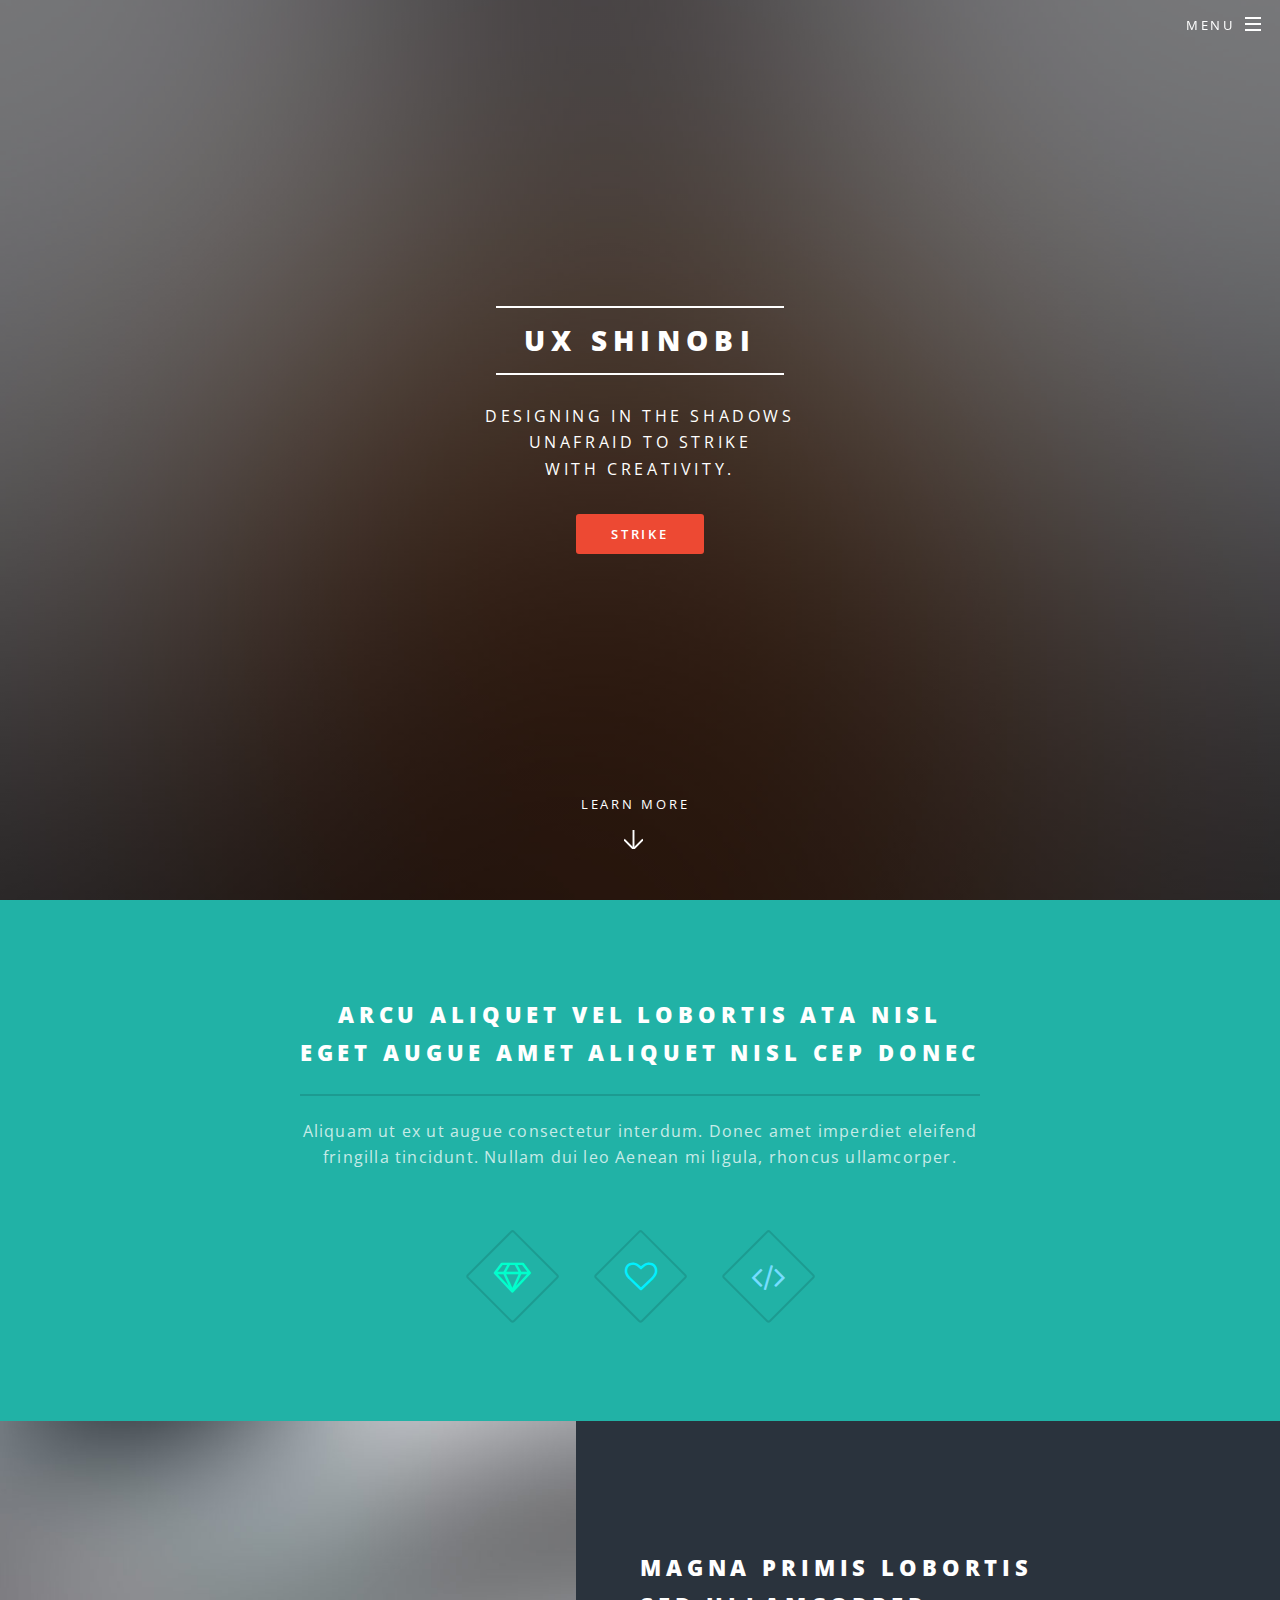
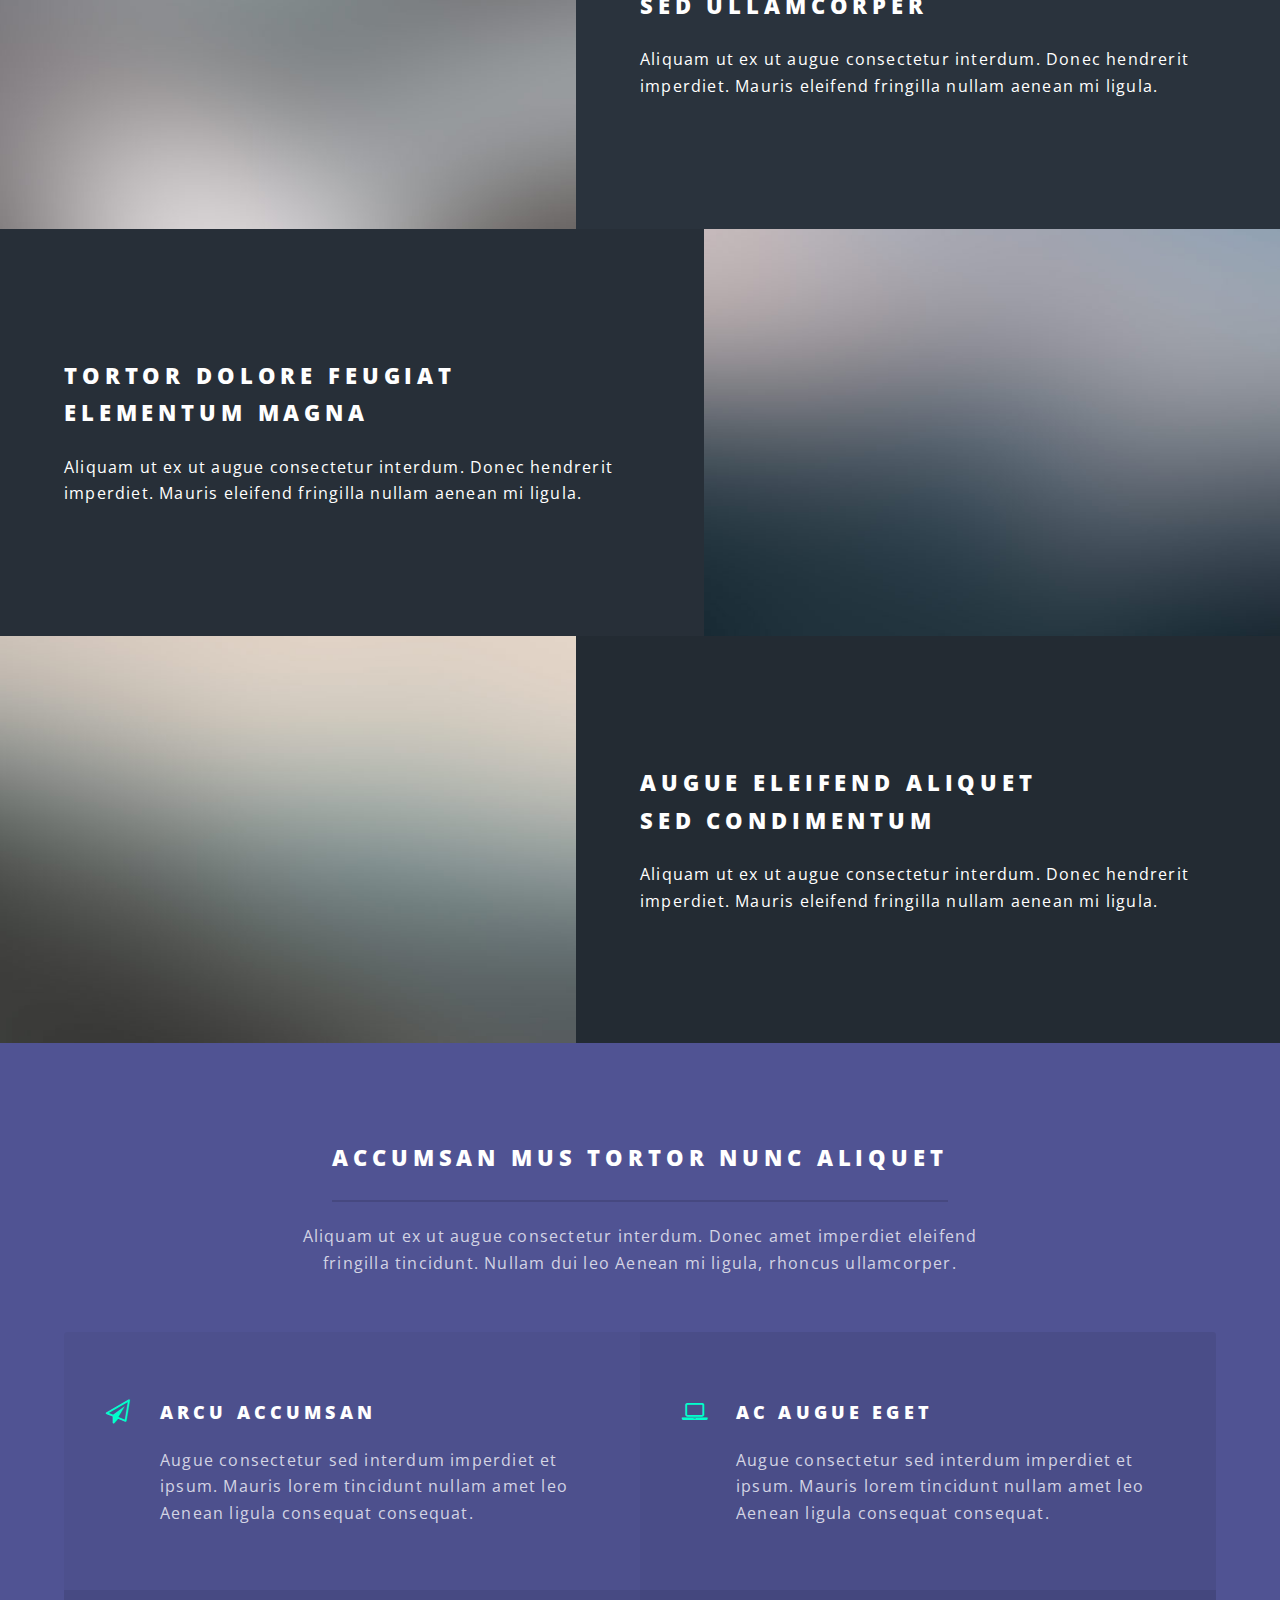
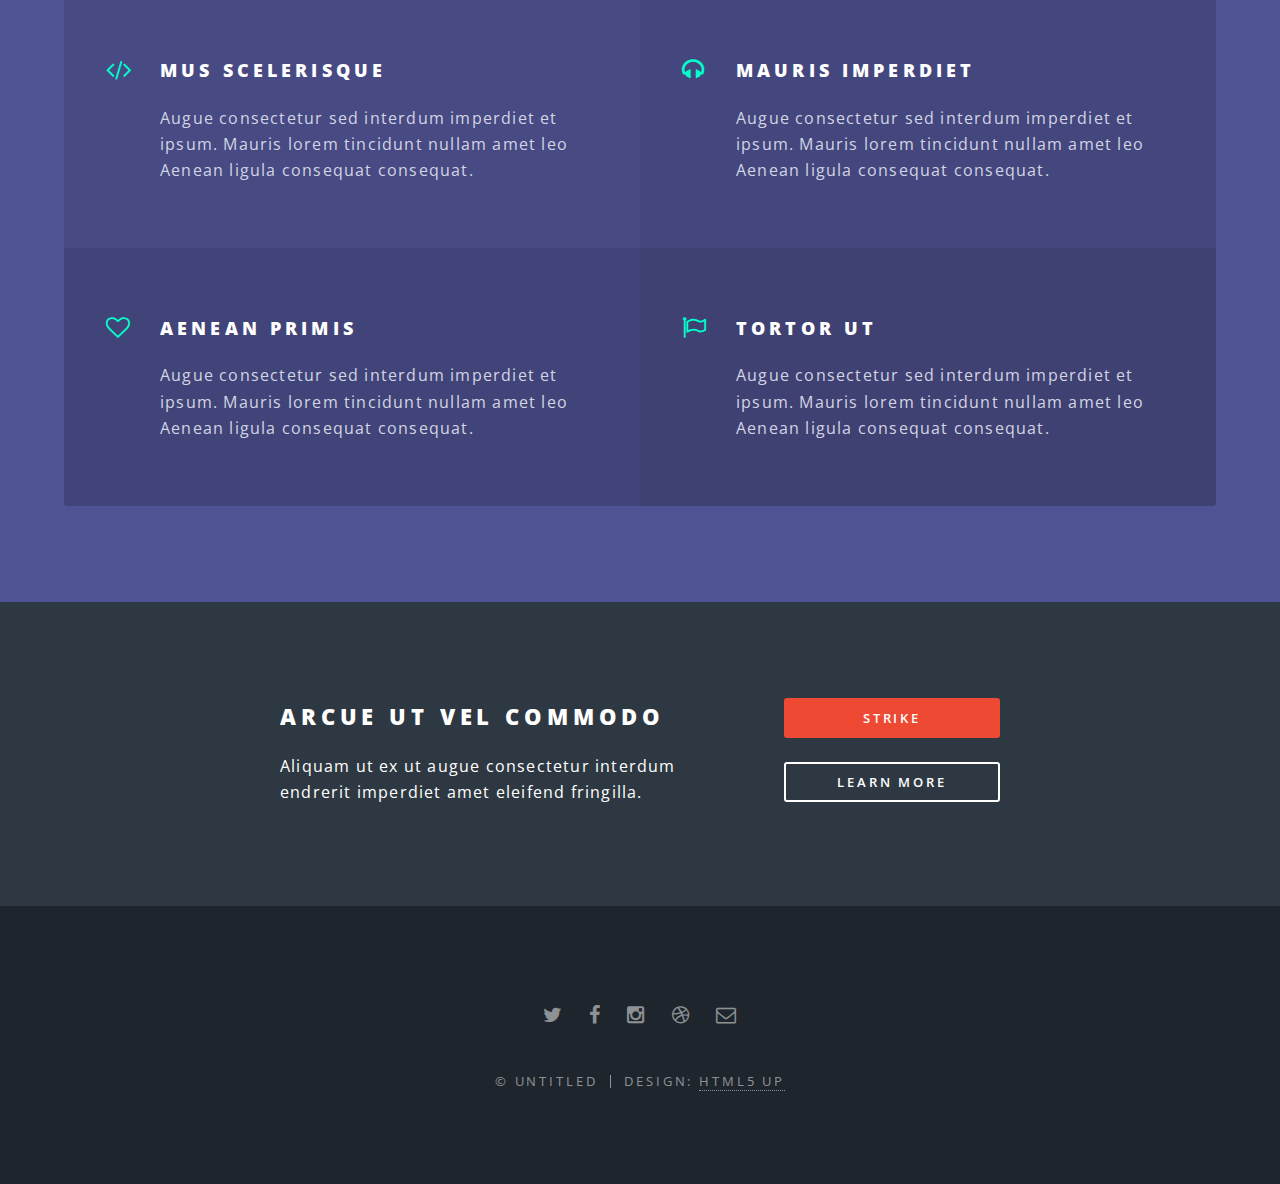
==== index.html @ 6bf7ff8a "yes" ====
<!DOCTYPE HTML>
<!--
	Spectral by HTML5 UP
	html5up.net | @n33co
	Free for personal and commercial use under the CCA 3.0 license (html5up.net/license)
-->
<html>
	<head>
		<title>Spectral by HTML5 UP</title>
		<meta charset="utf-8" />
		<meta name="viewport" content="width=device-width, initial-scale=1" />
		<!--[if lte IE 8]><script src="assets/js/ie/html5shiv.js"></script><![endif]-->
		<link rel="stylesheet" href="assets/css/main.css" />
		<!--[if lte IE 8]><link rel="stylesheet" href="assets/css/ie8.css" /><![endif]-->
		<!--[if lte IE 9]><link rel="stylesheet" href="assets/css/ie9.css" /><![endif]-->
	</head>
	<body class="landing">

		<!-- Page Wrapper -->
			<div id="page-wrapper">

				<!-- Header -->
					<header id="header" class="alt">
						<h1><a href="index.html">Spectral</a></h1>
						<nav id="nav">
							<ul>
								<li class="special">
									<a href="#menu" class="menuToggle"><span>Menu</span></a>
									<div id="menu">
										<ul>
											<li><a href="index.html">Home</a></li>
											<li><a href="generic.html">Generic</a></li>
											<li><a href="elements.html">Elements</a></li>
											<li><a href="#">Sign Up</a></li>
											<li><a href="#">Log In</a></li>
										</ul>
									</div>
								</li>
							</ul>
						</nav>
					</header>

				<!-- Banner -->
					<section id="banner">
						<div class="inner">
							<h2>UX Shinobi</h2>
							<p>Designing in the shadows<br />
							Unafraid to strike<br />
							With creativity.</p>
							<ul class="actions">
								<li><a href="#" class="button special">Strike</a></li>
							</ul>
						</div>
						<a href="#one" class="more scrolly">Learn More</a>
					</section>

				<!-- One -->
					<section id="one" class="wrapper style1 special">
						<div class="inner">
							<header class="major">
								<h2>Arcu aliquet vel lobortis ata nisl<br />
								eget augue amet aliquet nisl cep donec</h2>
								<p>Aliquam ut ex ut augue consectetur interdum. Donec amet imperdiet eleifend<br />
								fringilla tincidunt. Nullam dui leo Aenean mi ligula, rhoncus ullamcorper.</p>
							</header>
							<ul class="icons major">
								<li><span class="icon fa-diamond major style1"><span class="label">Lorem</span></span></li>
								<li><span class="icon fa-heart-o major style2"><span class="label">Ipsum</span></span></li>
								<li><span class="icon fa-code major style3"><span class="label">Dolor</span></span></li>
							</ul>
						</div>
					</section>

				<!-- Two -->
					<section id="two" class="wrapper alt style2">
						<section class="spotlight">
							<div class="image"><img src="images/pic01.jpg" alt="" /></div><div class="content">
								<h2>Magna primis lobortis<br />
								sed ullamcorper</h2>
								<p>Aliquam ut ex ut augue consectetur interdum. Donec hendrerit imperdiet. Mauris eleifend fringilla nullam aenean mi ligula.</p>
							</div>
						</section>
						<section class="spotlight">
							<div class="image"><img src="images/pic02.jpg" alt="" /></div><div class="content">
								<h2>Tortor dolore feugiat<br />
								elementum magna</h2>
								<p>Aliquam ut ex ut augue consectetur interdum. Donec hendrerit imperdiet. Mauris eleifend fringilla nullam aenean mi ligula.</p>
							</div>
						</section>
						<section class="spotlight">
							<div class="image"><img src="images/pic03.jpg" alt="" /></div><div class="content">
								<h2>Augue eleifend aliquet<br />
								sed condimentum</h2>
								<p>Aliquam ut ex ut augue consectetur interdum. Donec hendrerit imperdiet. Mauris eleifend fringilla nullam aenean mi ligula.</p>
							</div>
						</section>
					</section>

				<!-- Three -->
					<section id="three" class="wrapper style3 special">
						<div class="inner">
							<header class="major">
								<h2>Accumsan mus tortor nunc aliquet</h2>
								<p>Aliquam ut ex ut augue consectetur interdum. Donec amet imperdiet eleifend<br />
								fringilla tincidunt. Nullam dui leo Aenean mi ligula, rhoncus ullamcorper.</p>
							</header>
							<ul class="features">
								<li class="icon fa-paper-plane-o">
									<h3>Arcu accumsan</h3>
									<p>Augue consectetur sed interdum imperdiet et ipsum. Mauris lorem tincidunt nullam amet leo Aenean ligula consequat consequat.</p>
								</li>
								<li class="icon fa-laptop">
									<h3>Ac Augue Eget</h3>
									<p>Augue consectetur sed interdum imperdiet et ipsum. Mauris lorem tincidunt nullam amet leo Aenean ligula consequat consequat.</p>
								</li>
								<li class="icon fa-code">
									<h3>Mus Scelerisque</h3>
									<p>Augue consectetur sed interdum imperdiet et ipsum. Mauris lorem tincidunt nullam amet leo Aenean ligula consequat consequat.</p>
								</li>
								<li class="icon fa-headphones">
									<h3>Mauris Imperdiet</h3>
									<p>Augue consectetur sed interdum imperdiet et ipsum. Mauris lorem tincidunt nullam amet leo Aenean ligula consequat consequat.</p>
								</li>
								<li class="icon fa-heart-o">
									<h3>Aenean Primis</h3>
									<p>Augue consectetur sed interdum imperdiet et ipsum. Mauris lorem tincidunt nullam amet leo Aenean ligula consequat consequat.</p>
								</li>
								<li class="icon fa-flag-o">
									<h3>Tortor Ut</h3>
									<p>Augue consectetur sed interdum imperdiet et ipsum. Mauris lorem tincidunt nullam amet leo Aenean ligula consequat consequat.</p>
								</li>
							</ul>
						</div>
					</section>

				<!-- CTA -->
					<section id="cta" class="wrapper style4">
						<div class="inner">
							<header>
								<h2>Arcue ut vel commodo</h2>
								<p>Aliquam ut ex ut augue consectetur interdum endrerit imperdiet amet eleifend fringilla.</p>
							</header>
							<ul class="actions vertical">
								<li><a href="#" class="button fit special">Strike</a></li>
								<li><a href="#" class="button fit">Learn More</a></li>
							</ul>
						</div>
					</section>

				<!-- Footer -->
					<footer id="footer">
						<ul class="icons">
							<li><a href="#" class="icon fa-twitter"><span class="label">Twitter</span></a></li>
							<li><a href="#" class="icon fa-facebook"><span class="label">Facebook</span></a></li>
							<li><a href="#" class="icon fa-instagram"><span class="label">Instagram</span></a></li>
							<li><a href="#" class="icon fa-dribbble"><span class="label">Dribbble</span></a></li>
							<li><a href="#" class="icon fa-envelope-o"><span class="label">Email</span></a></li>
						</ul>
						<ul class="copyright">
							<li>&copy; Untitled</li><li>Design: <a href="http://html5up.net">HTML5 UP</a></li>
						</ul>
					</footer>

			</div>

		<!-- Scripts -->
			<script src="assets/js/jquery.min.js"></script>
			<script src="assets/js/jquery.scrollex.min.js"></script>
			<script src="assets/js/jquery.scrolly.min.js"></script>
			<script src="assets/js/skel.min.js"></script>
			<script src="assets/js/util.js"></script>
			<!--[if lte IE 8]><script src="assets/js/ie/respond.min.js"></script><![endif]-->
			<script src="assets/js/main.js"></script>

	</body>
</html>
---- assets/css/main.css ----
@import url(font-awesome.min.css);
@import url("http://fonts.googleapis.com/css?family=Open+Sans:400,400italic,600,600italic,800,800italic");

/*
	Spectral by HTML5 UP
	html5up.net | @n33co
	Free for personal and commercial use under the CCA 3.0 license (html5up.net/license)
*/

/* Reset */

	html, body, div, span, applet, object, iframe, h1, h2, h3, h4, h5, h6, p, blockquote, pre, a, abbr, acronym, address, big, cite, code, del, dfn, em, img, ins, kbd, q, s, samp, small, strike, strong, sub, sup, tt, var, b, u, i, center, dl, dt, dd, ol, ul, li, fieldset, form, label, legend, table, caption, tbody, tfoot, thead, tr, th, td, article, aside, canvas, details, embed, figure, figcaption, footer, header, hgroup, menu, nav, output, ruby, section, summary, time, mark, audio, video {
		margin: 0;
		padding: 0;
		border: 0;
		font-size: 100%;
		font: inherit;
		vertical-align: baseline;
	}

	article, aside, details, figcaption, figure, footer, header, hgroup, menu, nav, section {
		display: block;
	}

	body {
		line-height: 1;
	}

	ol, ul {
		list-style: none;
	}

	blockquote, q {
		quotes: none;
	}

	blockquote:before, blockquote:after, q:before, q:after {
		content: '';
		content: none;
	}

	table {
		border-collapse: collapse;
		border-spacing: 0;
	}

	body {
		-webkit-text-size-adjust: none;
	}

/* Box Model */

	*, *:before, *:after {
		-moz-box-sizing: border-box;
		-webkit-box-sizing: border-box;
		box-sizing: border-box;
	}

/* Grid */

	.row {
		border-bottom: solid 1px transparent;
		-moz-box-sizing: border-box;
		-webkit-box-sizing: border-box;
		box-sizing: border-box;
	}

	.row > * {
		float: left;
		-moz-box-sizing: border-box;
		-webkit-box-sizing: border-box;
		box-sizing: border-box;
	}

	.row:after, .row:before {
		content: '';
		display: block;
		clear: both;
		height: 0;
	}

	.row.uniform > * > :first-child {
		margin-top: 0;
	}

	.row.uniform > * > :last-child {
		margin-bottom: 0;
	}

	.row.\30 \25 > * {
		padding: 0 0 0 0em;
	}

	.row.\30 \25 {
		margin: 0 0 -1px 0em;
	}

	.row.uniform.\30 \25 > * {
		padding: 0em 0 0 0em;
	}

	.row.uniform.\30 \25 {
		margin: 0em 0 -1px 0em;
	}

	.row > * {
		padding: 0 0 0 1.5em;
	}

	.row {
		margin: 0 0 -1px -1.5em;
	}

	.row.uniform > * {
		padding: 1.5em 0 0 1.5em;
	}

	.row.uniform {
		margin: -1.5em 0 -1px -1.5em;
	}

	.row.\32 00\25 > * {
		padding: 0 0 0 3em;
	}

	.row.\32 00\25 {
		margin: 0 0 -1px -3em;
	}

	.row.uniform.\32 00\25 > * {
		padding: 3em 0 0 3em;
	}

	.row.uniform.\32 00\25 {
		margin: -3em 0 -1px -3em;
	}

	.row.\31 50\25 > * {
		padding: 0 0 0 2.25em;
	}

	.row.\31 50\25 {
		margin: 0 0 -1px -2.25em;
	}

	.row.uniform.\31 50\25 > * {
		padding: 2.25em 0 0 2.25em;
	}

	.row.uniform.\31 50\25 {
		margin: -2.25em 0 -1px -2.25em;
	}

	.row.\35 0\25 > * {
		padding: 0 0 0 0.75em;
	}

	.row.\35 0\25 {
		margin: 0 0 -1px -0.75em;
	}

	.row.uniform.\35 0\25 > * {
		padding: 0.75em 0 0 0.75em;
	}

	.row.uniform.\35 0\25 {
		margin: -0.75em 0 -1px -0.75em;
	}

	.row.\32 5\25 > * {
		padding: 0 0 0 0.375em;
	}

	.row.\32 5\25 {
		margin: 0 0 -1px -0.375em;
	}

	.row.uniform.\32 5\25 > * {
		padding: 0.375em 0 0 0.375em;
	}

	.row.uniform.\32 5\25 {
		margin: -0.375em 0 -1px -0.375em;
	}

	.\31 2u, .\31 2u\24 {
		width: 100%;
		clear: none;
		margin-left: 0;
	}

	.\31 1u, .\31 1u\24 {
		width: 91.6666666667%;
		clear: none;
		margin-left: 0;
	}

	.\31 0u, .\31 0u\24 {
		width: 83.3333333333%;
		clear: none;
		margin-left: 0;
	}

	.\39 u, .\39 u\24 {
		width: 75%;
		clear: none;
		margin-left: 0;
	}

	.\38 u, .\38 u\24 {
		width: 66.6666666667%;
		clear: none;
		margin-left: 0;
	}

	.\37 u, .\37 u\24 {
		width: 58.3333333333%;
		clear: none;
		margin-left: 0;
	}

	.\36 u, .\36 u\24 {
		width: 50%;
		clear: none;
		margin-left: 0;
	}

	.\35 u, .\35 u\24 {
		width: 41.6666666667%;
		clear: none;
		margin-left: 0;
	}

	.\34 u, .\34 u\24 {
		width: 33.3333333333%;
		clear: none;
		margin-left: 0;
	}

	.\33 u, .\33 u\24 {
		width: 25%;
		clear: none;
		margin-left: 0;
	}

	.\32 u, .\32 u\24 {
		width: 16.6666666667%;
		clear: none;
		margin-left: 0;
	}

	.\31 u, .\31 u\24 {
		width: 8.3333333333%;
		clear: none;
		margin-left: 0;
	}

	.\31 2u\24 + *,
	.\31 1u\24 + *,
	.\31 0u\24 + *,
	.\39 u\24 + *,
	.\38 u\24 + *,
	.\37 u\24 + *,
	.\36 u\24 + *,
	.\35 u\24 + *,
	.\34 u\24 + *,
	.\33 u\24 + *,
	.\32 u\24 + *,
	.\31 u\24 + * {
		clear: left;
	}

	.\-11u {
		margin-left: 91.66667%;
	}

	.\-10u {
		margin-left: 83.33333%;
	}

	.\-9u {
		margin-left: 75%;
	}

	.\-8u {
		margin-left: 66.66667%;
	}

	.\-7u {
		margin-left: 58.33333%;
	}

	.\-6u {
		margin-left: 50%;
	}

	.\-5u {
		margin-left: 41.66667%;
	}

	.\-4u {
		margin-left: 33.33333%;
	}

	.\-3u {
		margin-left: 25%;
	}

	.\-2u {
		margin-left: 16.66667%;
	}

	.\-1u {
		margin-left: 8.33333%;
	}

	@media screen and (max-width: 1680px) {

		.row > * {
			padding: 0 0 0 1.5em;
		}

		.row {
			margin: 0 0 -1px -1.5em;
		}

		.row.uniform > * {
			padding: 1.5em 0 0 1.5em;
		}

		.row.uniform {
			margin: -1.5em 0 -1px -1.5em;
		}

		.row.\32 00\25 > * {
			padding: 0 0 0 3em;
		}

		.row.\32 00\25 {
			margin: 0 0 -1px -3em;
		}

		.row.uniform.\32 00\25 > * {
			padding: 3em 0 0 3em;
		}

		.row.uniform.\32 00\25 {
			margin: -3em 0 -1px -3em;
		}

		.row.\31 50\25 > * {
			padding: 0 0 0 2.25em;
		}

		.row.\31 50\25 {
			margin: 0 0 -1px -2.25em;
		}

		.row.uniform.\31 50\25 > * {
			padding: 2.25em 0 0 2.25em;
		}

		.row.uniform.\31 50\25 {
			margin: -2.25em 0 -1px -2.25em;
		}

		.row.\35 0\25 > * {
			padding: 0 0 0 0.75em;
		}

		.row.\35 0\25 {
			margin: 0 0 -1px -0.75em;
		}

		.row.uniform.\35 0\25 > * {
			padding: 0.75em 0 0 0.75em;
		}

		.row.uniform.\35 0\25 {
			margin: -0.75em 0 -1px -0.75em;
		}

		.row.\32 5\25 > * {
			padding: 0 0 0 0.375em;
		}

		.row.\32 5\25 {
			margin: 0 0 -1px -0.375em;
		}

		.row.uniform.\32 5\25 > * {
			padding: 0.375em 0 0 0.375em;
		}

		.row.uniform.\32 5\25 {
			margin: -0.375em 0 -1px -0.375em;
		}

		.\31 2u\28xlarge\29, .\31 2u\24\28xlarge\29 {
			width: 100%;
			clear: none;
			margin-left: 0;
		}

		.\31 1u\28xlarge\29, .\31 1u\24\28xlarge\29 {
			width: 91.6666666667%;
			clear: none;
			margin-left: 0;
		}

		.\31 0u\28xlarge\29, .\31 0u\24\28xlarge\29 {
			width: 83.3333333333%;
			clear: none;
			margin-left: 0;
		}

		.\39 u\28xlarge\29, .\39 u\24\28xlarge\29 {
			width: 75%;
			clear: none;
			margin-left: 0;
		}

		.\38 u\28xlarge\29, .\38 u\24\28xlarge\29 {
			width: 66.6666666667%;
			clear: none;
			margin-left: 0;
		}

		.\37 u\28xlarge\29, .\37 u\24\28xlarge\29 {
			width: 58.3333333333%;
			clear: none;
			margin-left: 0;
		}

		.\36 u\28xlarge\29, .\36 u\24\28xlarge\29 {
			width: 50%;
			clear: none;
			margin-left: 0;
		}

		.\35 u\28xlarge\29, .\35 u\24\28xlarge\29 {
			width: 41.6666666667%;
			clear: none;
			margin-left: 0;
		}

		.\34 u\28xlarge\29, .\34 u\24\28xlarge\29 {
			width: 33.3333333333%;
			clear: none;
			margin-left: 0;
		}

		.\33 u\28xlarge\29, .\33 u\24\28xlarge\29 {
			width: 25%;
			clear: none;
			margin-left: 0;
		}

		.\32 u\28xlarge\29, .\32 u\24\28xlarge\29 {
			width: 16.6666666667%;
			clear: none;
			margin-left: 0;
		}

		.\31 u\28xlarge\29, .\31 u\24\28xlarge\29 {
			width: 8.3333333333%;
			clear: none;
			margin-left: 0;
		}

		.\31 2u\24\28xlarge\29 + *,
		.\31 1u\24\28xlarge\29 + *,
		.\31 0u\24\28xlarge\29 + *,
		.\39 u\24\28xlarge\29 + *,
		.\38 u\24\28xlarge\29 + *,
		.\37 u\24\28xlarge\29 + *,
		.\36 u\24\28xlarge\29 + *,
		.\35 u\24\28xlarge\29 + *,
		.\34 u\24\28xlarge\29 + *,
		.\33 u\24\28xlarge\29 + *,
		.\32 u\24\28xlarge\29 + *,
		.\31 u\24\28xlarge\29 + * {
			clear: left;
		}

		.\-11u\28xlarge\29 {
			margin-left: 91.66667%;
		}

		.\-10u\28xlarge\29 {
			margin-left: 83.33333%;
		}

		.\-9u\28xlarge\29 {
			margin-left: 75%;
		}

		.\-8u\28xlarge\29 {
			margin-left: 66.66667%;
		}

		.\-7u\28xlarge\29 {
			margin-left: 58.33333%;
		}

		.\-6u\28xlarge\29 {
			margin-left: 50%;
		}

		.\-5u\28xlarge\29 {
			margin-left: 41.66667%;
		}

		.\-4u\28xlarge\29 {
			margin-left: 33.33333%;
		}

		.\-3u\28xlarge\29 {
			margin-left: 25%;
		}

		.\-2u\28xlarge\29 {
			margin-left: 16.66667%;
		}

		.\-1u\28xlarge\29 {
			margin-left: 8.33333%;
		}

	}

	@media screen and (max-width: 1280px) {

		.row > * {
			padding: 0 0 0 1.5em;
		}

		.row {
			margin: 0 0 -1px -1.5em;
		}

		.row.uniform > * {
			padding: 1.5em 0 0 1.5em;
		}

		.row.uniform {
			margin: -1.5em 0 -1px -1.5em;
		}

		.row.\32 00\25 > * {
			padding: 0 0 0 3em;
		}

		.row.\32 00\25 {
			margin: 0 0 -1px -3em;
		}

		.row.uniform.\32 00\25 > * {
			padding: 3em 0 0 3em;
		}

		.row.uniform.\32 00\25 {
			margin: -3em 0 -1px -3em;
		}

		.row.\31 50\25 > * {
			padding: 0 0 0 2.25em;
		}

		.row.\31 50\25 {
			margin: 0 0 -1px -2.25em;
		}

		.row.uniform.\31 50\25 > * {
			padding: 2.25em 0 0 2.25em;
		}

		.row.uniform.\31 50\25 {
			margin: -2.25em 0 -1px -2.25em;
		}

		.row.\35 0\25 > * {
			padding: 0 0 0 0.75em;
		}

		.row.\35 0\25 {
			margin: 0 0 -1px -0.75em;
		}

		.row.uniform.\35 0\25 > * {
			padding: 0.75em 0 0 0.75em;
		}

		.row.uniform.\35 0\25 {
			margin: -0.75em 0 -1px -0.75em;
		}

		.row.\32 5\25 > * {
			padding: 0 0 0 0.375em;
		}

		.row.\32 5\25 {
			margin: 0 0 -1px -0.375em;
		}

		.row.uniform.\32 5\25 > * {
			padding: 0.375em 0 0 0.375em;
		}

		.row.uniform.\32 5\25 {
			margin: -0.375em 0 -1px -0.375em;
		}

		.\31 2u\28large\29, .\31 2u\24\28large\29 {
			width: 100%;
			clear: none;
			margin-left: 0;
		}

		.\31 1u\28large\29, .\31 1u\24\28large\29 {
			width: 91.6666666667%;
			clear: none;
			margin-left: 0;
		}

		.\31 0u\28large\29, .\31 0u\24\28large\29 {
			width: 83.3333333333%;
			clear: none;
			margin-left: 0;
		}

		.\39 u\28large\29, .\39 u\24\28large\29 {
			width: 75%;
			clear: none;
			margin-left: 0;
		}

		.\38 u\28large\29, .\38 u\24\28large\29 {
			width: 66.6666666667%;
			clear: none;
			margin-left: 0;
		}

		.\37 u\28large\29, .\37 u\24\28large\29 {
			width: 58.3333333333%;
			clear: none;
			margin-left: 0;
		}

		.\36 u\28large\29, .\36 u\24\28large\29 {
			width: 50%;
			clear: none;
			margin-left: 0;
		}

		.\35 u\28large\29, .\35 u\24\28large\29 {
			width: 41.6666666667%;
			clear: none;
			margin-left: 0;
		}

		.\34 u\28large\29, .\34 u\24\28large\29 {
			width: 33.3333333333%;
			clear: none;
			margin-left: 0;
		}

		.\33 u\28large\29, .\33 u\24\28large\29 {
			width: 25%;
			clear: none;
			margin-left: 0;
		}

		.\32 u\28large\29, .\32 u\24\28large\29 {
			width: 16.6666666667%;
			clear: none;
			margin-left: 0;
		}

		.\31 u\28large\29, .\31 u\24\28large\29 {
			width: 8.3333333333%;
			clear: none;
			margin-left: 0;
		}

		.\31 2u\24\28large\29 + *,
		.\31 1u\24\28large\29 + *,
		.\31 0u\24\28large\29 + *,
		.\39 u\24\28large\29 + *,
		.\38 u\24\28large\29 + *,
		.\37 u\24\28large\29 + *,
		.\36 u\24\28large\29 + *,
		.\35 u\24\28large\29 + *,
		.\34 u\24\28large\29 + *,
		.\33 u\24\28large\29 + *,
		.\32 u\24\28large\29 + *,
		.\31 u\24\28large\29 + * {
			clear: left;
		}

		.\-11u\28large\29 {
			margin-left: 91.66667%;
		}

		.\-10u\28large\29 {
			margin-left: 83.33333%;
		}

		.\-9u\28large\29 {
			margin-left: 75%;
		}

		.\-8u\28large\29 {
			margin-left: 66.66667%;
		}

		.\-7u\28large\29 {
			margin-left: 58.33333%;
		}

		.\-6u\28large\29 {
			margin-left: 50%;
		}

		.\-5u\28large\29 {
			margin-left: 41.66667%;
		}

		.\-4u\28large\29 {
			margin-left: 33.33333%;
		}

		.\-3u\28large\29 {
			margin-left: 25%;
		}

		.\-2u\28large\29 {
			margin-left: 16.66667%;
		}

		.\-1u\28large\29 {
			margin-left: 8.33333%;
		}

	}

	@media screen and (max-width: 980px) {

		.row > * {
			padding: 0 0 0 1.5em;
		}

		.row {
			margin: 0 0 -1px -1.5em;
		}

		.row.uniform > * {
			padding: 1.5em 0 0 1.5em;
		}

		.row.uniform {
			margin: -1.5em 0 -1px -1.5em;
		}

		.row.\32 00\25 > * {
			padding: 0 0 0 3em;
		}

		.row.\32 00\25 {
			margin: 0 0 -1px -3em;
		}

		.row.uniform.\32 00\25 > * {
			padding: 3em 0 0 3em;
		}

		.row.uniform.\32 00\25 {
			margin: -3em 0 -1px -3em;
		}

		.row.\31 50\25 > * {
			padding: 0 0 0 2.25em;
		}

		.row.\31 50\25 {
			margin: 0 0 -1px -2.25em;
		}

		.row.uniform.\31 50\25 > * {
			padding: 2.25em 0 0 2.25em;
		}

		.row.uniform.\31 50\25 {
			margin: -2.25em 0 -1px -2.25em;
		}

		.row.\35 0\25 > * {
			padding: 0 0 0 0.75em;
		}

		.row.\35 0\25 {
			margin: 0 0 -1px -0.75em;
		}

		.row.uniform.\35 0\25 > * {
			padding: 0.75em 0 0 0.75em;
		}

		.row.uniform.\35 0\25 {
			margin: -0.75em 0 -1px -0.75em;
		}

		.row.\32 5\25 > * {
			padding: 0 0 0 0.375em;
		}

		.row.\32 5\25 {
			margin: 0 0 -1px -0.375em;
		}

		.row.uniform.\32 5\25 > * {
			padding: 0.375em 0 0 0.375em;
		}

		.row.uniform.\32 5\25 {
			margin: -0.375em 0 -1px -0.375em;
		}

		.\31 2u\28medium\29, .\31 2u\24\28medium\29 {
			width: 100%;
			clear: none;
			margin-left: 0;
		}

		.\31 1u\28medium\29, .\31 1u\24\28medium\29 {
			width: 91.6666666667%;
			clear: none;
			margin-left: 0;
		}

		.\31 0u\28medium\29, .\31 0u\24\28medium\29 {
			width: 83.3333333333%;
			clear: none;
			margin-left: 0;
		}

		.\39 u\28medium\29, .\39 u\24\28medium\29 {
			width: 75%;
			clear: none;
			margin-left: 0;
		}

		.\38 u\28medium\29, .\38 u\24\28medium\29 {
			width: 66.6666666667%;
			clear: none;
			margin-left: 0;
		}

		.\37 u\28medium\29, .\37 u\24\28medium\29 {
			width: 58.3333333333%;
			clear: none;
			margin-left: 0;
		}

		.\36 u\28medium\29, .\36 u\24\28medium\29 {
			width: 50%;
			clear: none;
			margin-left: 0;
		}

		.\35 u\28medium\29, .\35 u\24\28medium\29 {
			width: 41.6666666667%;
			clear: none;
			margin-left: 0;
		}

		.\34 u\28medium\29, .\34 u\24\28medium\29 {
			width: 33.3333333333%;
			clear: none;
			margin-left: 0;
		}

		.\33 u\28medium\29, .\33 u\24\28medium\29 {
			width: 25%;
			clear: none;
			margin-left: 0;
		}

		.\32 u\28medium\29, .\32 u\24\28medium\29 {
			width: 16.6666666667%;
			clear: none;
			margin-left: 0;
		}

		.\31 u\28medium\29, .\31 u\24\28medium\29 {
			width: 8.3333333333%;
			clear: none;
			margin-left: 0;
		}

		.\31 2u\24\28medium\29 + *,
		.\31 1u\24\28medium\29 + *,
		.\31 0u\24\28medium\29 + *,
		.\39 u\24\28medium\29 + *,
		.\38 u\24\28medium\29 + *,
		.\37 u\24\28medium\29 + *,
		.\36 u\24\28medium\29 + *,
		.\35 u\24\28medium\29 + *,
		.\34 u\24\28medium\29 + *,
		.\33 u\24\28medium\29 + *,
		.\32 u\24\28medium\29 + *,
		.\31 u\24\28medium\29 + * {
			clear: left;
		}

		.\-11u\28medium\29 {
			margin-left: 91.66667%;
		}

		.\-10u\28medium\29 {
			margin-left: 83.33333%;
		}

		.\-9u\28medium\29 {
			margin-left: 75%;
		}

		.\-8u\28medium\29 {
			margin-left: 66.66667%;
		}

		.\-7u\28medium\29 {
			margin-left: 58.33333%;
		}

		.\-6u\28medium\29 {
			margin-left: 50%;
		}

		.\-5u\28medium\29 {
			margin-left: 41.66667%;
		}

		.\-4u\28medium\29 {
			margin-left: 33.33333%;
		}

		.\-3u\28medium\29 {
			margin-left: 25%;
		}

		.\-2u\28medium\29 {
			margin-left: 16.66667%;
		}

		.\-1u\28medium\29 {
			margin-left: 8.33333%;
		}

	}

	@media screen and (max-width: 736px) {

		.row > * {
			padding: 0 0 0 1.5em;
		}

		.row {
			margin: 0 0 -1px -1.5em;
		}

		.row.uniform > * {
			padding: 1.5em 0 0 1.5em;
		}

		.row.uniform {
			margin: -1.5em 0 -1px -1.5em;
		}

		.row.\32 00\25 > * {
			padding: 0 0 0 3em;
		}

		.row.\32 00\25 {
			margin: 0 0 -1px -3em;
		}

		.row.uniform.\32 00\25 > * {
			padding: 3em 0 0 3em;
		}

		.row.uniform.\32 00\25 {
			margin: -3em 0 -1px -3em;
		}

		.row.\31 50\25 > * {
			padding: 0 0 0 2.25em;
		}

		.row.\31 50\25 {
			margin: 0 0 -1px -2.25em;
		}

		.row.uniform.\31 50\25 > * {
			padding: 2.25em 0 0 2.25em;
		}

		.row.uniform.\31 50\25 {
			margin: -2.25em 0 -1px -2.25em;
		}

		.row.\35 0\25 > * {
			padding: 0 0 0 0.75em;
		}

		.row.\35 0\25 {
			margin: 0 0 -1px -0.75em;
		}

		.row.uniform.\35 0\25 > * {
			padding: 0.75em 0 0 0.75em;
		}

		.row.uniform.\35 0\25 {
			margin: -0.75em 0 -1px -0.75em;
		}

		.row.\32 5\25 > * {
			padding: 0 0 0 0.375em;
		}

		.row.\32 5\25 {
			margin: 0 0 -1px -0.375em;
		}

		.row.uniform.\32 5\25 > * {
			padding: 0.375em 0 0 0.375em;
		}

		.row.uniform.\32 5\25 {
			margin: -0.375em 0 -1px -0.375em;
		}

		.\31 2u\28small\29, .\31 2u\24\28small\29 {
			width: 100%;
			clear: none;
			margin-left: 0;
		}

		.\31 1u\28small\29, .\31 1u\24\28small\29 {
			width: 91.6666666667%;
			clear: none;
			margin-left: 0;
		}

		.\31 0u\28small\29, .\31 0u\24\28small\29 {
			width: 83.3333333333%;
			clear: none;
			margin-left: 0;
		}

		.\39 u\28small\29, .\39 u\24\28small\29 {
			width: 75%;
			clear: none;
			margin-left: 0;
		}

		.\38 u\28small\29, .\38 u\24\28small\29 {
			width: 66.6666666667%;
			clear: none;
			margin-left: 0;
		}

		.\37 u\28small\29, .\37 u\24\28small\29 {
			width: 58.3333333333%;
			clear: none;
			margin-left: 0;
		}

		.\36 u\28small\29, .\36 u\24\28small\29 {
			width: 50%;
			clear: none;
			margin-left: 0;
		}

		.\35 u\28small\29, .\35 u\24\28small\29 {
			width: 41.6666666667%;
			clear: none;
			margin-left: 0;
		}

		.\34 u\28small\29, .\34 u\24\28small\29 {
			width: 33.3333333333%;
			clear: none;
			margin-left: 0;
		}

		.\33 u\28small\29, .\33 u\24\28small\29 {
			width: 25%;
			clear: none;
			margin-left: 0;
		}

		.\32 u\28small\29, .\32 u\24\28small\29 {
			width: 16.6666666667%;
			clear: none;
			margin-left: 0;
		}

		.\31 u\28small\29, .\31 u\24\28small\29 {
			width: 8.3333333333%;
			clear: none;
			margin-left: 0;
		}

		.\31 2u\24\28small\29 + *,
		.\31 1u\24\28small\29 + *,
		.\31 0u\24\28small\29 + *,
		.\39 u\24\28small\29 + *,
		.\38 u\24\28small\29 + *,
		.\37 u\24\28small\29 + *,
		.\36 u\24\28small\29 + *,
		.\35 u\24\28small\29 + *,
		.\34 u\24\28small\29 + *,
		.\33 u\24\28small\29 + *,
		.\32 u\24\28small\29 + *,
		.\31 u\24\28small\29 + * {
			clear: left;
		}

		.\-11u\28small\29 {
			margin-left: 91.66667%;
		}

		.\-10u\28small\29 {
			margin-left: 83.33333%;
		}

		.\-9u\28small\29 {
			margin-left: 75%;
		}

		.\-8u\28small\29 {
			margin-left: 66.66667%;
		}

		.\-7u\28small\29 {
			margin-left: 58.33333%;
		}

		.\-6u\28small\29 {
			margin-left: 50%;
		}

		.\-5u\28small\29 {
			margin-left: 41.66667%;
		}

		.\-4u\28small\29 {
			margin-left: 33.33333%;
		}

		.\-3u\28small\29 {
			margin-left: 25%;
		}

		.\-2u\28small\29 {
			margin-left: 16.66667%;
		}

		.\-1u\28small\29 {
			margin-left: 8.33333%;
		}

	}

	@media screen and (max-width: 480px) {

		.row > * {
			padding: 0 0 0 1.5em;
		}

		.row {
			margin: 0 0 -1px -1.5em;
		}

		.row.uniform > * {
			padding: 1.5em 0 0 1.5em;
		}

		.row.uniform {
			margin: -1.5em 0 -1px -1.5em;
		}

		.row.\32 00\25 > * {
			padding: 0 0 0 3em;
		}

		.row.\32 00\25 {
			margin: 0 0 -1px -3em;
		}

		.row.uniform.\32 00\25 > * {
			padding: 3em 0 0 3em;
		}

		.row.uniform.\32 00\25 {
			margin: -3em 0 -1px -3em;
		}

		.row.\31 50\25 > * {
			padding: 0 0 0 2.25em;
		}

		.row.\31 50\25 {
			margin: 0 0 -1px -2.25em;
		}

		.row.uniform.\31 50\25 > * {
			padding: 2.25em 0 0 2.25em;
		}

		.row.uniform.\31 50\25 {
			margin: -2.25em 0 -1px -2.25em;
		}

		.row.\35 0\25 > * {
			padding: 0 0 0 0.75em;
		}

		.row.\35 0\25 {
			margin: 0 0 -1px -0.75em;
		}

		.row.uniform.\35 0\25 > * {
			padding: 0.75em 0 0 0.75em;
		}

		.row.uniform.\35 0\25 {
			margin: -0.75em 0 -1px -0.75em;
		}

		.row.\32 5\25 > * {
			padding: 0 0 0 0.375em;
		}

		.row.\32 5\25 {
			margin: 0 0 -1px -0.375em;
		}

		.row.uniform.\32 5\25 > * {
			padding: 0.375em 0 0 0.375em;
		}

		.row.uniform.\32 5\25 {
			margin: -0.375em 0 -1px -0.375em;
		}

		.\31 2u\28xsmall\29, .\31 2u\24\28xsmall\29 {
			width: 100%;
			clear: none;
			margin-left: 0;
		}

		.\31 1u\28xsmall\29, .\31 1u\24\28xsmall\29 {
			width: 91.6666666667%;
			clear: none;
			margin-left: 0;
		}

		.\31 0u\28xsmall\29, .\31 0u\24\28xsmall\29 {
			width: 83.3333333333%;
			clear: none;
			margin-left: 0;
		}

		.\39 u\28xsmall\29, .\39 u\24\28xsmall\29 {
			width: 75%;
			clear: none;
			margin-left: 0;
		}

		.\38 u\28xsmall\29, .\38 u\24\28xsmall\29 {
			width: 66.6666666667%;
			clear: none;
			margin-left: 0;
		}

		.\37 u\28xsmall\29, .\37 u\24\28xsmall\29 {
			width: 58.3333333333%;
			clear: none;
			margin-left: 0;
		}

		.\36 u\28xsmall\29, .\36 u\24\28xsmall\29 {
			width: 50%;
			clear: none;
			margin-left: 0;
		}

		.\35 u\28xsmall\29, .\35 u\24\28xsmall\29 {
			width: 41.6666666667%;
			clear: none;
			margin-left: 0;
		}

		.\34 u\28xsmall\29, .\34 u\24\28xsmall\29 {
			width: 33.3333333333%;
			clear: none;
			margin-left: 0;
		}

		.\33 u\28xsmall\29, .\33 u\24\28xsmall\29 {
			width: 25%;
			clear: none;
			margin-left: 0;
		}

		.\32 u\28xsmall\29, .\32 u\24\28xsmall\29 {
			width: 16.6666666667%;
			clear: none;
			margin-left: 0;
		}

		.\31 u\28xsmall\29, .\31 u\24\28xsmall\29 {
			width: 8.3333333333%;
			clear: none;
			margin-left: 0;
		}

		.\31 2u\24\28xsmall\29 + *,
		.\31 1u\24\28xsmall\29 + *,
		.\31 0u\24\28xsmall\29 + *,
		.\39 u\24\28xsmall\29 + *,
		.\38 u\24\28xsmall\29 + *,
		.\37 u\24\28xsmall\29 + *,
		.\36 u\24\28xsmall\29 + *,
		.\35 u\24\28xsmall\29 + *,
		.\34 u\24\28xsmall\29 + *,
		.\33 u\24\28xsmall\29 + *,
		.\32 u\24\28xsmall\29 + *,
		.\31 u\24\28xsmall\29 + * {
			clear: left;
		}

		.\-11u\28xsmall\29 {
			margin-left: 91.66667%;
		}

		.\-10u\28xsmall\29 {
			margin-left: 83.33333%;
		}

		.\-9u\28xsmall\29 {
			margin-left: 75%;
		}

		.\-8u\28xsmall\29 {
			margin-left: 66.66667%;
		}

		.\-7u\28xsmall\29 {
			margin-left: 58.33333%;
		}

		.\-6u\28xsmall\29 {
			margin-left: 50%;
		}

		.\-5u\28xsmall\29 {
			margin-left: 41.66667%;
		}

		.\-4u\28xsmall\29 {
			margin-left: 33.33333%;
		}

		.\-3u\28xsmall\29 {
			margin-left: 25%;
		}

		.\-2u\28xsmall\29 {
			margin-left: 16.66667%;
		}

		.\-1u\28xsmall\29 {
			margin-left: 8.33333%;
		}

	}

/* Basic */

	@-ms-viewport {
		width: device-width;
	}

	body {
		background: #2e3842;
	}

		body.is-loading *, body.is-loading *:before, body.is-loading *:after {
			-moz-animation: none !important;
			-webkit-animation: none !important;
			-ms-animation: none !important;
			animation: none !important;
			-moz-transition: none !important;
			-webkit-transition: none !important;
			-ms-transition: none !important;
			transition: none !important;
		}

	body, input, select, textarea {
		color: #fff;
		font-family: "Open Sans", Helvetica, sans-serif;
		font-size: 15pt;
		font-weight: 400;
		letter-spacing: 0.075em;
		line-height: 1.65em;
	}

		@media screen and (max-width: 1680px) {

			body, input, select, textarea {
				font-size: 13pt;
			}

		}

		@media screen and (max-width: 1280px) {

			body, input, select, textarea {
				font-size: 12pt;
			}

		}

		@media screen and (max-width: 736px) {

			body, input, select, textarea {
				font-size: 11pt;
				letter-spacing: 0.0375em;
			}

		}

	a {
		-moz-transition: color 0.2s ease, border-bottom-color 0.2s ease;
		-webkit-transition: color 0.2s ease, border-bottom-color 0.2s ease;
		-ms-transition: color 0.2s ease, border-bottom-color 0.2s ease;
		transition: color 0.2s ease, border-bottom-color 0.2s ease;
		border-bottom: dotted 1px;
		color: inherit;
		text-decoration: none;
	}

		a:hover {
			border-bottom-color: transparent;
		}

	strong, b {
		color: #fff;
		font-weight: 600;
	}

	em, i {
		font-style: italic;
	}

	p {
		margin: 0 0 2em 0;
	}

	h1, h2, h3, h4, h5, h6 {
		color: #fff;
		font-weight: 800;
		letter-spacing: 0.225em;
		line-height: 1em;
		margin: 0 0 1em 0;
		text-transform: uppercase;
	}

		h1 a, h2 a, h3 a, h4 a, h5 a, h6 a {
			color: inherit;
			text-decoration: none;
		}

	h2 {
		font-size: 1.35em;
		line-height: 1.75em;
	}

		@media screen and (max-width: 736px) {

			h2 {
				font-size: 1.1em;
				line-height: 1.65em;
			}

		}

	h3 {
		font-size: 1.15em;
		line-height: 1.75em;
	}

		@media screen and (max-width: 736px) {

			h3 {
				font-size: 1em;
				line-height: 1.65em;
			}

		}

	h4 {
		font-size: 1em;
		line-height: 1.5em;
	}

	h5 {
		font-size: 0.8em;
		line-height: 1.5em;
	}

	h6 {
		font-size: 0.7em;
		line-height: 1.5em;
	}

	sub {
		font-size: 0.8em;
		position: relative;
		top: 0.5em;
	}

	sup {
		font-size: 0.8em;
		position: relative;
		top: -0.5em;
	}

	hr {
		border: 0;
		border-bottom: solid 2px #fff;
		margin: 3em 0;
	}

		hr.major {
			margin: 4.5em 0;
		}

	blockquote {
		border-left: solid 4px #fff;
		font-style: italic;
		margin: 0 0 2em 0;
		padding: 0.5em 0 0.5em 2em;
	}

	code {
		background: rgba(144, 144, 144, 0.25);
		border-radius: 3px;
		font-family: "Courier New", monospace;
		font-size: 0.9em;
		letter-spacing: 0;
		margin: 0 0.25em;
		padding: 0.25em 0.65em;
	}

	pre {
		-webkit-overflow-scrolling: touch;
		font-family: "Courier New", monospace;
		font-size: 0.9em;
		margin: 0 0 2em 0;
	}

		pre code {
			display: block;
			line-height: 1.75em;
			padding: 1em 1.5em;
			overflow-x: auto;
		}

	.align-left {
		text-align: left;
	}

	.align-center {
		text-align: center;
	}

	.align-right {
		text-align: right;
	}

/* Section/Article */

	section.special, article.special {
		text-align: center;
	}

	header p {
		color: rgba(255, 255, 255, 0.5);
		position: relative;
		top: -0.25em;
	}

	header h3 + p {
		font-size: 1.1em;
	}

	header h4 + p,
	header h5 + p,
	header h6 + p {
		font-size: 0.9em;
	}

	header.major {
		margin: 0 0 3.5em 0;
	}

		header.major h2, header.major h3, header.major h4, header.major h5, header.major h6 {
			border-bottom: solid 2px #fff;
			display: inline-block;
			padding-bottom: 1em;
			position: relative;
		}

			header.major h2:after, header.major h3:after, header.major h4:after, header.major h5:after, header.major h6:after {
				content: '';
				display: block;
				height: 1px;
			}

		header.major p {
			color: #fff;
			top: 0;
		}

		@media screen and (max-width: 736px) {

			header.major {
				margin: 0 0 2em 0;
			}

		}

	@media screen and (max-width: 980px) {

		header br {
			display: none;
		}

	}

/* Form */

	form {
		margin: 0 0 2em 0;
	}

	label {
		color: #fff;
		display: block;
		font-size: 0.9em;
		font-weight: 600;
		margin: 0 0 1em 0;
	}

	input[type="text"],
	input[type="password"],
	input[type="email"],
	select,
	textarea {
		-moz-appearance: none;
		-webkit-appearance: none;
		-ms-appearance: none;
		appearance: none;
		background: rgba(144, 144, 144, 0.25);
		border-radius: 3px;
		border: none;
		color: inherit;
		display: block;
		outline: 0;
		padding: 0 1em;
		text-decoration: none;
		width: 100%;
	}

		input[type="text"]:invalid,
		input[type="password"]:invalid,
		input[type="email"]:invalid,
		select:invalid,
		textarea:invalid {
			box-shadow: none;
		}

		input[type="text"]:focus,
		input[type="password"]:focus,
		input[type="email"]:focus,
		select:focus,
		textarea:focus {
			box-shadow: 0 0 0 2px #21b2a6;
		}

	.select-wrapper {
		text-decoration: none;
		display: block;
		position: relative;
	}

		.select-wrapper:before {
			-moz-osx-font-smoothing: grayscale;
			-webkit-font-smoothing: antialiased;
			font-family: FontAwesome;
			font-style: normal;
			font-weight: normal;
			text-transform: none !important;
		}

		.select-wrapper:before {
			-moz-pointer-events: none;
			-webkit-pointer-events: none;
			-ms-pointer-events: none;
			pointer-events: none;
			color: #fff;
			content: '\f078';
			display: block;
			height: 2.75em;
			line-height: 2.75em;
			position: absolute;
			right: 0;
			text-align: center;
			top: 0;
			width: 2.75em;
		}

		.select-wrapper select::-ms-expand {
			display: none;
		}

	input[type="text"],
	input[type="password"],
	input[type="email"],
	select {
		height: 2.75em;
	}

	textarea {
		padding: 0.75em 1em;
	}

	input[type="checkbox"],
	input[type="radio"] {
		-moz-appearance: none;
		-webkit-appearance: none;
		-ms-appearance: none;
		appearance: none;
		display: block;
		float: left;
		margin-right: -2em;
		opacity: 0;
		width: 1em;
		z-index: -1;
	}

		input[type="checkbox"] + label,
		input[type="radio"] + label {
			text-decoration: none;
			color: #fff;
			cursor: pointer;
			display: inline-block;
			font-size: 1em;
			font-weight: 400;
			padding-left: 2.4em;
			padding-right: 0.75em;
			position: relative;
		}

			input[type="checkbox"] + label:before,
			input[type="radio"] + label:before {
				-moz-osx-font-smoothing: grayscale;
				-webkit-font-smoothing: antialiased;
				font-family: FontAwesome;
				font-style: normal;
				font-weight: normal;
				text-transform: none !important;
			}

			input[type="checkbox"] + label:before,
			input[type="radio"] + label:before {
				background: rgba(144, 144, 144, 0.25);
				border-radius: 3px;
				content: '';
				display: inline-block;
				height: 1.65em;
				left: 0;
				line-height: 1.58125em;
				position: absolute;
				text-align: center;
				top: 0;
				width: 1.65em;
			}

		input[type="checkbox"]:checked + label:before,
		input[type="radio"]:checked + label:before {
			background: #2e3842;
			color: #fff;
			content: '\f00c';
		}

		input[type="checkbox"]:focus + label:before,
		input[type="radio"]:focus + label:before {
			box-shadow: 0 0 0 2px #21b2a6;
		}

	input[type="checkbox"] + label:before {
		border-radius: 3px;
	}

	input[type="radio"] + label:before {
		border-radius: 100%;
	}

	::-webkit-input-placeholder {
		color: rgba(255, 255, 255, 0.5) !important;
		opacity: 1.0;
	}

	:-moz-placeholder {
		color: rgba(255, 255, 255, 0.5) !important;
		opacity: 1.0;
	}

	::-moz-placeholder {
		color: rgba(255, 255, 255, 0.5) !important;
		opacity: 1.0;
	}

	:-ms-input-placeholder {
		color: rgba(255, 255, 255, 0.5) !important;
		opacity: 1.0;
	}

	.formerize-placeholder {
		color: rgba(255, 255, 255, 0.5) !important;
		opacity: 1.0;
	}

/* Box */

	.box {
		border-radius: 3px;
		border: solid 2px #fff;
		margin-bottom: 2em;
		padding: 1.5em;
	}

		.box > :last-child,
		.box > :last-child > :last-child,
		.box > :last-child > :last-child > :last-child {
			margin-bottom: 0;
		}

		.box.alt {
			border: 0;
			border-radius: 0;
			padding: 0;
		}

/* Icon */

	.icon {
		text-decoration: none;
		border-bottom: none;
		position: relative;
	}

		.icon:before {
			-moz-osx-font-smoothing: grayscale;
			-webkit-font-smoothing: antialiased;
			font-family: FontAwesome;
			font-style: normal;
			font-weight: normal;
			text-transform: none !important;
		}

		.icon > .label {
			display: none;
		}

		.icon.major {
			-moz-transform: rotate(-45deg);
			-webkit-transform: rotate(-45deg);
			-ms-transform: rotate(-45deg);
			transform: rotate(-45deg);
			border-radius: 3px;
			border: solid 2px #fff;
			display: inline-block;
			font-size: 1.35em;
			height: calc(3em + 2px);
			line-height: 3em;
			text-align: center;
			width: calc(3em + 2px);
		}

			.icon.major:before {
				-moz-transform: rotate(45deg);
				-webkit-transform: rotate(45deg);
				-ms-transform: rotate(45deg);
				transform: rotate(45deg);
				display: inline-block;
				font-size: 1.5em;
			}

			@media screen and (max-width: 736px) {

				.icon.major {
					font-size: 1em;
				}

			}

		.icon.style1 {
			color: #00ffcc;
		}

		.icon.style2 {
			color: #00f0ff;
		}

		.icon.style3 {
			color: #76ddff;
		}

/* Image */

	.image {
		border-radius: 3px;
		border: 0;
		display: inline-block;
		position: relative;
	}

		.image img {
			border-radius: 3px;
			display: block;
		}

		.image.left {
			float: left;
			margin: 0 2em 2em 0;
			top: 0.25em;
		}

		.image.right {
			float: right;
			margin: 0 0 2em 2em;
			top: 0.25em;
		}

		.image.left, .image.right {
			max-width: 40%;
		}

			.image.left img, .image.right img {
				width: 100%;
			}

		.image.fit {
			display: block;
			margin: 0 0 2em 0;
			width: 100%;
		}

			.image.fit img {
				width: 100%;
			}

/* List */

	ol {
		list-style: decimal;
		margin: 0 0 2em 0;
		padding-left: 1.25em;
	}

		ol li {
			padding-left: 0.25em;
		}

	ul {
		list-style: disc;
		margin: 0 0 2em 0;
		padding-left: 1em;
	}

		ul li {
			padding-left: 0.5em;
		}

		ul.alt {
			list-style: none;
			padding-left: 0;
		}

			ul.alt li {
				border-top: solid 1px #fff;
				padding: 0.5em 0;
			}

				ul.alt li:first-child {
					border-top: 0;
					padding-top: 0;
				}

		ul.icons {
			cursor: default;
			list-style: none;
			padding-left: 0;
		}

			ul.icons li {
				display: inline-block;
				padding: 0 1em 0 0;
			}

				ul.icons li:last-child {
					padding-right: 0 !important;
				}

			ul.icons.major {
				padding: 1em 0;
			}

				ul.icons.major li {
					padding-right: 3.5em;
				}

					@media screen and (max-width: 736px) {

						ul.icons.major li {
							padding: 0 1em !important;
						}

					}

		ul.actions {
			cursor: default;
			list-style: none;
			padding-left: 0;
		}

			ul.actions li {
				display: inline-block;
				padding: 0 1.5em 0 0;
				vertical-align: middle;
			}

				ul.actions li:last-child {
					padding-right: 0;
				}

			ul.actions.small li {
				padding: 0 0.75em 0 0;
			}

			ul.actions.vertical li {
				display: block;
				padding: 1.5em 0 0 0;
			}

				ul.actions.vertical li:first-child {
					padding-top: 0;
				}

				ul.actions.vertical li > * {
					margin-bottom: 0;
				}

			ul.actions.vertical.small li {
				padding: 0.75em 0 0 0;
			}

				ul.actions.vertical.small li:first-child {
					padding-top: 0;
				}

			ul.actions.fit {
				display: table;
				margin-left: -1.5em;
				padding: 0;
				table-layout: fixed;
				width: calc(100% + 1.5em);
			}

				ul.actions.fit li {
					display: table-cell;
					padding: 0 0 0 1.5em;
				}

					ul.actions.fit li > * {
						margin-bottom: 0;
					}

				ul.actions.fit.small {
					margin-left: -0.75em;
					width: calc(100% + 0.75em);
				}

					ul.actions.fit.small li {
						padding: 0 0 0 0.75em;
					}

			@media screen and (max-width: 736px) {

				ul.actions li {
					display: block;
					padding: 1em 0 0 0;
					text-align: center;
					width: 100%;
				}

					ul.actions li:first-child {
						padding-top: 0;
					}

					ul.actions li > * {
						margin: 0 auto !important;
						max-width: 30em;
						width: 100%;
					}

						ul.actions li > *.icon:before {
							margin-left: -1em;
						}

				ul.actions.small li {
					padding: 0.5em 0 0 0;
				}

					ul.actions.small li:first-child {
						padding-top: 0;
					}

			}

	dl {
		margin: 0 0 2em 0;
	}

/* Table */

	.table-wrapper {
		-webkit-overflow-scrolling: touch;
		overflow-x: auto;
	}

	table {
		margin: 0 0 2em 0;
		width: 100%;
	}

		table tbody tr {
			border: solid 1px #fff;
			border-left: 0;
			border-right: 0;
		}

			table tbody tr:nth-child(2n + 1) {
				background-color: rgba(144, 144, 144, 0.25);
			}

		table td {
			padding: 0.75em 0.75em;
		}

		table th {
			color: #fff;
			font-size: 0.9em;
			font-weight: 600;
			padding: 0 0.75em 0.75em 0.75em;
			text-align: left;
		}

		table thead {
			border-bottom: solid 2px #fff;
		}

		table tfoot {
			border-top: solid 2px #fff;
		}

		table.alt {
			border-collapse: separate;
		}

			table.alt tbody tr td {
				border: solid 1px #fff;
				border-left-width: 0;
				border-top-width: 0;
			}

				table.alt tbody tr td:first-child {
					border-left-width: 1px;
				}

			table.alt tbody tr:first-child td {
				border-top-width: 1px;
			}

			table.alt thead {
				border-bottom: 0;
			}

			table.alt tfoot {
				border-top: 0;
			}

/* Button */

	input[type="submit"],
	input[type="reset"],
	input[type="button"],
	button,
	.button {
		-moz-appearance: none;
		-webkit-appearance: none;
		-ms-appearance: none;
		appearance: none;
		-moz-transition: background-color 0.2s ease-in-out, color 0.2s ease-in-out;
		-webkit-transition: background-color 0.2s ease-in-out, color 0.2s ease-in-out;
		-ms-transition: background-color 0.2s ease-in-out, color 0.2s ease-in-out;
		transition: background-color 0.2s ease-in-out, color 0.2s ease-in-out;
		background-color: transparent;
		border-radius: 3px;
		border: 0;
		box-shadow: inset 0 0 0 2px #fff;
		color: #fff;
		cursor: pointer;
		display: inline-block;
		font-size: 0.8em;
		font-weight: 600;
		height: 3.125em;
		letter-spacing: 0.225em;
		line-height: 3.125em;
		padding: 0 2.75em;
		text-align: center;
		text-decoration: none;
		text-transform: uppercase;
		white-space: nowrap;
		overflow: hidden;
		text-overflow: ellipsis;
	}

		input[type="submit"]:hover,
		input[type="reset"]:hover,
		input[type="button"]:hover,
		button:hover,
		.button:hover {
			background-color: rgba(144, 144, 144, 0.25);
		}

		input[type="submit"]:active,
		input[type="reset"]:active,
		input[type="button"]:active,
		button:active,
		.button:active {
			background-color: rgba(144, 144, 144, 0.5);
		}

		input[type="submit"].icon:before,
		input[type="reset"].icon:before,
		input[type="button"].icon:before,
		button.icon:before,
		.button.icon:before {
			margin-right: 0.5em;
		}

		input[type="submit"].fit,
		input[type="reset"].fit,
		input[type="button"].fit,
		button.fit,
		.button.fit {
			display: block;
			margin: 0 0 1em 0;
			width: 100%;
		}

		input[type="submit"].small,
		input[type="reset"].small,
		input[type="button"].small,
		button.small,
		.button.small {
			font-size: 0.8em;
		}

		input[type="submit"].big,
		input[type="reset"].big,
		input[type="button"].big,
		button.big,
		.button.big {
			font-size: 1.35em;
		}

		input[type="submit"].special,
		input[type="reset"].special,
		input[type="button"].special,
		button.special,
		.button.special {
			background-color: #ed4933;
			box-shadow: none !important;
			color: #ffffff !important;
		}

			input[type="submit"].special:hover,
			input[type="reset"].special:hover,
			input[type="button"].special:hover,
			button.special:hover,
			.button.special:hover {
				background-color: #ef5e4a !important;
			}

			input[type="submit"].special:active,
			input[type="reset"].special:active,
			input[type="button"].special:active,
			button.special:active,
			.button.special:active {
				background-color: #eb341c !important;
			}

		input[type="submit"].disabled, input[type="submit"]:disabled,
		input[type="reset"].disabled,
		input[type="reset"]:disabled,
		input[type="button"].disabled,
		input[type="button"]:disabled,
		button.disabled,
		button:disabled,
		.button.disabled,
		.button:disabled {
			-moz-pointer-events: none;
			-webkit-pointer-events: none;
			-ms-pointer-events: none;
			pointer-events: none;
			opacity: 0.25;
		}

		@media screen and (max-width: 736px) {

			input[type="submit"],
			input[type="reset"],
			input[type="button"],
			button,
			.button {
				height: 3.75em;
				line-height: 3.75em;
			}

		}

/* Features */

	.features {
		display: -moz-flex;
		display: -webkit-flex;
		display: -ms-flex;
		display: flex;
		-moz-flex-wrap: wrap;
		-webkit-flex-wrap: wrap;
		-ms-flex-wrap: wrap;
		flex-wrap: wrap;
		-moz-justify-content: center;
		-webkit-justify-content: center;
		-ms-justify-content: center;
		justify-content: center;
		list-style: none;
		padding: 0;
		width: 100%;
	}

		.features li {
			padding: 4em 4em 2em 6em ;
			display: block;
			position: relative;
			text-align: left;
			width: 50%;
		}

			.features li:nth-child(1) {
				background-color: rgba(0, 0, 0, 0.035);
			}

			.features li:nth-child(2) {
				background-color: rgba(0, 0, 0, 0.07);
			}

			.features li:nth-child(3) {
				background-color: rgba(0, 0, 0, 0.105);
			}

			.features li:nth-child(4) {
				background-color: rgba(0, 0, 0, 0.14);
			}

			.features li:nth-child(5) {
				background-color: rgba(0, 0, 0, 0.175);
			}

			.features li:nth-child(6) {
				background-color: rgba(0, 0, 0, 0.21);
			}

			.features li:nth-child(7) {
				background-color: rgba(0, 0, 0, 0.245);
			}

			.features li:nth-child(8) {
				background-color: rgba(0, 0, 0, 0.28);
			}

			.features li:nth-child(9) {
				background-color: rgba(0, 0, 0, 0.315);
			}

			.features li:nth-child(10) {
				background-color: rgba(0, 0, 0, 0.35);
			}

			.features li:before {
				display: block;
				color: #00ffcc;
				position: absolute;
				left: 1.75em;
				top: 2.75em;
				font-size: 1.5em;
			}

			.features li:nth-child(1) {
				border-top-left-radius: 3px;
			}

			.features li:nth-child(2) {
				border-top-right-radius: 3px;
			}

			.features li:nth-last-child(1) {
				border-bottom-right-radius: 3px;
			}

			.features li:nth-last-child(2) {
				border-bottom-left-radius: 3px;
			}

			@media screen and (max-width: 980px) {

				.features li {
					padding: 3em 2em 1em 2em ;
					text-align: center;
				}

					.features li:before {
						left: 0;
						margin: 0 0 1em 0;
						position: relative;
						top: 0;
					}

			}

			@media screen and (max-width: 736px) {

				.features li {
					padding: 3em 0 1em 0 ;
					background-color: transparent !important;
					border-top: solid 2px #fff;
					width: 100%;
				}

					.features li:first-child {
						border-top: 0;
					}

			}

/* Spotlight */

	.spotlight {
		-moz-align-items: center;
		-webkit-align-items: center;
		-ms-align-items: center;
		align-items: center;
		display: -moz-flex;
		display: -webkit-flex;
		display: -ms-flex;
		display: flex;
	}

		.spotlight .image {
			-moz-order: 1;
			-webkit-order: 1;
			-ms-order: 1;
			order: 1;
			border-radius: 0;
			width: 40%;
		}

			.spotlight .image img {
				border-radius: 0;
				width: 100%;
			}

		.spotlight .content {
			padding: 2em 4em 0.1em 4em ;
			-moz-order: 2;
			-webkit-order: 2;
			-ms-order: 2;
			order: 2;
			max-width: 48em;
			width: 60%;
		}

		.spotlight:nth-child(2n) {
			-moz-flex-direction: row-reverse;
			-webkit-flex-direction: row-reverse;
			-ms-flex-direction: row-reverse;
			flex-direction: row-reverse;
		}

		.spotlight:nth-child(1) {
			background-color: rgba(0, 0, 0, 0.075);
		}

		.spotlight:nth-child(2) {
			background-color: rgba(0, 0, 0, 0.15);
		}

		.spotlight:nth-child(3) {
			background-color: rgba(0, 0, 0, 0.225);
		}

		.spotlight:nth-child(4) {
			background-color: rgba(0, 0, 0, 0.3);
		}

		.spotlight:nth-child(5) {
			background-color: rgba(0, 0, 0, 0.375);
		}

		.spotlight:nth-child(6) {
			background-color: rgba(0, 0, 0, 0.45);
		}

		.spotlight:nth-child(7) {
			background-color: rgba(0, 0, 0, 0.525);
		}

		.spotlight:nth-child(8) {
			background-color: rgba(0, 0, 0, 0.6);
		}

		.spotlight:nth-child(9) {
			background-color: rgba(0, 0, 0, 0.675);
		}

		.spotlight:nth-child(10) {
			background-color: rgba(0, 0, 0, 0.75);
		}

		@media screen and (max-width: 1280px) {

			.spotlight .image {
				width: 45%;
			}

			.spotlight .content {
				width: 55%;
			}

		}

		@media screen and (max-width: 980px) {

			.spotlight {
				display: block;
			}

				.spotlight br {
					display: none;
				}

				.spotlight .image {
					width: 100%;
				}

				.spotlight .content {
					padding: 4em 3em 2em 3em ;
					max-width: none;
					text-align: center;
					width: 100%;
				}

		}

		@media screen and (max-width: 736px) {

			.spotlight .content {
				padding: 3em 2em 1em 2em ;
			}

		}

/* Wrapper */

	.wrapper {
		padding: 6em 0 4em 0 ;
	}

		.wrapper > .inner {
			width: 60em;
			margin: 0 auto;
		}

			@media screen and (max-width: 1280px) {

				.wrapper > .inner {
					width: 90%;
				}

			}

			@media screen and (max-width: 980px) {

				.wrapper > .inner {
					width: 100%;
				}

			}

		.wrapper.alt {
			padding: 0;
		}

		.wrapper.style1 {
			background-color: #21b2a6;
			color: #c7ebe8;
		}

			.wrapper.style1 strong, .wrapper.style1 b {
				color: #ffffff;
			}

			.wrapper.style1 h2, .wrapper.style1 h3, .wrapper.style1 h4, .wrapper.style1 h5, .wrapper.style1 h6 {
				color: #ffffff;
			}

			.wrapper.style1 hr {
				border-color: rgba(0, 0, 0, 0.125);
			}

			.wrapper.style1 blockquote {
				border-color: rgba(0, 0, 0, 0.125);
			}

			.wrapper.style1 code {
				background: rgba(255, 255, 255, 0.075);
			}

			.wrapper.style1 header p {
				color: #a6e0db;
			}

			.wrapper.style1 header.major h2, .wrapper.style1 header.major h3, .wrapper.style1 header.major h4, .wrapper.style1 header.major h5, .wrapper.style1 header.major h6 {
				border-color: rgba(0, 0, 0, 0.125);
			}

			.wrapper.style1 header.major p {
				color: #c7ebe8;
			}

			.wrapper.style1 label {
				color: #ffffff;
			}

			.wrapper.style1 input[type="text"],
			.wrapper.style1 input[type="password"],
			.wrapper.style1 input[type="email"],
			.wrapper.style1 select,
			.wrapper.style1 textarea {
				background: rgba(255, 255, 255, 0.075);
			}

			.wrapper.style1 .select-wrapper:before {
				color: rgba(0, 0, 0, 0.125);
			}

			.wrapper.style1 input[type="checkbox"] + label,
			.wrapper.style1 input[type="radio"] + label {
				color: #c7ebe8;
			}

				.wrapper.style1 input[type="checkbox"] + label:before,
				.wrapper.style1 input[type="radio"] + label:before {
					background: rgba(255, 255, 255, 0.075);
				}

			.wrapper.style1 input[type="checkbox"]:checked + label:before,
			.wrapper.style1 input[type="radio"]:checked + label:before {
				background: #ffffff;
				color: #21b2a6;
			}

			.wrapper.style1 ::-webkit-input-placeholder {
				color: #a6e0db !important;
			}

			.wrapper.style1 :-moz-placeholder {
				color: #a6e0db !important;
			}

			.wrapper.style1 ::-moz-placeholder {
				color: #a6e0db !important;
			}

			.wrapper.style1 :-ms-input-placeholder {
				color: #a6e0db !important;
			}

			.wrapper.style1 .formerize-placeholder {
				color: #a6e0db !important;
			}

			.wrapper.style1 .icon.major {
				border-color: rgba(0, 0, 0, 0.125);
			}

			.wrapper.style1 ul.alt li {
				border-color: rgba(0, 0, 0, 0.125);
			}

			.wrapper.style1 table tbody tr {
				border-color: rgba(0, 0, 0, 0.125);
			}

				.wrapper.style1 table tbody tr:nth-child(2n + 1) {
					background-color: rgba(255, 255, 255, 0.075);
				}

			.wrapper.style1 table th {
				color: #ffffff;
			}

			.wrapper.style1 table thead {
				border-color: rgba(0, 0, 0, 0.125);
			}

			.wrapper.style1 table tfoot {
				border-color: rgba(0, 0, 0, 0.125);
			}

			.wrapper.style1 table.alt tbody tr td {
				border-color: rgba(0, 0, 0, 0.125);
			}

			.wrapper.style1 input[type="submit"],
			.wrapper.style1 input[type="reset"],
			.wrapper.style1 input[type="button"],
			.wrapper.style1 button,
			.wrapper.style1 .button {
				box-shadow: inset 0 0 0 2px rgba(0, 0, 0, 0.125);
				color: #ffffff;
			}

				.wrapper.style1 input[type="submit"]:hover,
				.wrapper.style1 input[type="reset"]:hover,
				.wrapper.style1 input[type="button"]:hover,
				.wrapper.style1 button:hover,
				.wrapper.style1 .button:hover {
					background-color: rgba(255, 255, 255, 0.075);
				}

				.wrapper.style1 input[type="submit"]:active,
				.wrapper.style1 input[type="reset"]:active,
				.wrapper.style1 input[type="button"]:active,
				.wrapper.style1 button:active,
				.wrapper.style1 .button:active {
					background-color: rgba(255, 255, 255, 0.2);
				}

			@media screen and (max-width: 736px) {

				.wrapper.style1 .features li {
					border-top-color: rgba(0, 0, 0, 0.125);
				}

			}

		.wrapper.style2 {
			background-color: #2e3842;
		}

		.wrapper.style3 {
			background-color: #505393;
			color: #d3d4e4;
		}

			.wrapper.style3 strong, .wrapper.style3 b {
				color: #ffffff;
			}

			.wrapper.style3 h2, .wrapper.style3 h3, .wrapper.style3 h4, .wrapper.style3 h5, .wrapper.style3 h6 {
				color: #ffffff;
			}

			.wrapper.style3 hr {
				border-color: rgba(0, 0, 0, 0.125);
			}

			.wrapper.style3 blockquote {
				border-color: rgba(0, 0, 0, 0.125);
			}

			.wrapper.style3 code {
				background: rgba(255, 255, 255, 0.075);
			}

			.wrapper.style3 header p {
				color: #b9bad3;
			}

			.wrapper.style3 header.major h2, .wrapper.style3 header.major h3, .wrapper.style3 header.major h4, .wrapper.style3 header.major h5, .wrapper.style3 header.major h6 {
				border-color: rgba(0, 0, 0, 0.125);
			}

			.wrapper.style3 header.major p {
				color: #d3d4e4;
			}

			.wrapper.style3 label {
				color: #ffffff;
			}

			.wrapper.style3 input[type="text"],
			.wrapper.style3 input[type="password"],
			.wrapper.style3 input[type="email"],
			.wrapper.style3 select,
			.wrapper.style3 textarea {
				background: rgba(255, 255, 255, 0.075);
			}

			.wrapper.style3 .select-wrapper:before {
				color: rgba(0, 0, 0, 0.125);
			}

			.wrapper.style3 input[type="checkbox"] + label,
			.wrapper.style3 input[type="radio"] + label {
				color: #d3d4e4;
			}

				.wrapper.style3 input[type="checkbox"] + label:before,
				.wrapper.style3 input[type="radio"] + label:before {
					background: rgba(255, 255, 255, 0.075);
				}

			.wrapper.style3 input[type="checkbox"]:checked + label:before,
			.wrapper.style3 input[type="radio"]:checked + label:before {
				background: #ffffff;
				color: #505393;
			}

			.wrapper.style3 ::-webkit-input-placeholder {
				color: #b9bad3 !important;
			}

			.wrapper.style3 :-moz-placeholder {
				color: #b9bad3 !important;
			}

			.wrapper.style3 ::-moz-placeholder {
				color: #b9bad3 !important;
			}

			.wrapper.style3 :-ms-input-placeholder {
				color: #b9bad3 !important;
			}

			.wrapper.style3 .formerize-placeholder {
				color: #b9bad3 !important;
			}

			.wrapper.style3 .icon.major {
				border-color: rgba(0, 0, 0, 0.125);
			}

			.wrapper.style3 ul.alt li {
				border-color: rgba(0, 0, 0, 0.125);
			}

			.wrapper.style3 table tbody tr {
				border-color: rgba(0, 0, 0, 0.125);
			}

				.wrapper.style3 table tbody tr:nth-child(2n + 1) {
					background-color: rgba(255, 255, 255, 0.075);
				}

			.wrapper.style3 table th {
				color: #ffffff;
			}

			.wrapper.style3 table thead {
				border-color: rgba(0, 0, 0, 0.125);
			}

			.wrapper.style3 table tfoot {
				border-color: rgba(0, 0, 0, 0.125);
			}

			.wrapper.style3 table.alt tbody tr td {
				border-color: rgba(0, 0, 0, 0.125);
			}

			.wrapper.style3 input[type="submit"],
			.wrapper.style3 input[type="reset"],
			.wrapper.style3 input[type="button"],
			.wrapper.style3 button,
			.wrapper.style3 .button {
				box-shadow: inset 0 0 0 2px rgba(0, 0, 0, 0.125);
				color: #ffffff;
			}

				.wrapper.style3 input[type="submit"]:hover,
				.wrapper.style3 input[type="reset"]:hover,
				.wrapper.style3 input[type="button"]:hover,
				.wrapper.style3 button:hover,
				.wrapper.style3 .button:hover {
					background-color: rgba(255, 255, 255, 0.075);
				}

				.wrapper.style3 input[type="submit"]:active,
				.wrapper.style3 input[type="reset"]:active,
				.wrapper.style3 input[type="button"]:active,
				.wrapper.style3 button:active,
				.wrapper.style3 .button:active {
					background-color: rgba(255, 255, 255, 0.2);
				}

			@media screen and (max-width: 736px) {

				.wrapper.style3 .features li {
					border-top-color: rgba(0, 0, 0, 0.125);
				}

			}

		.wrapper.style4 {
			background-color: transparent;
		}

		.wrapper.style5 {
			background-color: #ffffff;
			color: #4E4852;
		}

			.wrapper.style5 strong, .wrapper.style5 b {
				color: #2E3842;
			}

			.wrapper.style5 h2, .wrapper.style5 h3, .wrapper.style5 h4, .wrapper.style5 h5, .wrapper.style5 h6 {
				color: #2E3842;
			}

			.wrapper.style5 hr {
				border-color: #dfdfdf;
			}

			.wrapper.style5 blockquote {
				border-color: #dfdfdf;
			}

			.wrapper.style5 code {
				background: rgba(0, 0, 0, 0.0375);
			}

			.wrapper.style5 header p {
				color: #8E8892;
			}

			.wrapper.style5 header.major h2, .wrapper.style5 header.major h3, .wrapper.style5 header.major h4, .wrapper.style5 header.major h5, .wrapper.style5 header.major h6 {
				border-color: #dfdfdf;
			}

			.wrapper.style5 header.major p {
				color: #4E4852;
			}

			.wrapper.style5 label {
				color: #2E3842;
			}

			.wrapper.style5 input[type="text"],
			.wrapper.style5 input[type="password"],
			.wrapper.style5 input[type="email"],
			.wrapper.style5 select,
			.wrapper.style5 textarea {
				background: rgba(0, 0, 0, 0.0375);
			}

			.wrapper.style5 .select-wrapper:before {
				color: #dfdfdf;
			}

			.wrapper.style5 input[type="checkbox"] + label,
			.wrapper.style5 input[type="radio"] + label {
				color: #4E4852;
			}

				.wrapper.style5 input[type="checkbox"] + label:before,
				.wrapper.style5 input[type="radio"] + label:before {
					background: rgba(0, 0, 0, 0.0375);
				}

			.wrapper.style5 input[type="checkbox"]:checked + label:before,
			.wrapper.style5 input[type="radio"]:checked + label:before {
				background: #2E3842;
				color: #ffffff;
			}

			.wrapper.style5 ::-webkit-input-placeholder {
				color: #8E8892 !important;
			}

			.wrapper.style5 :-moz-placeholder {
				color: #8E8892 !important;
			}

			.wrapper.style5 ::-moz-placeholder {
				color: #8E8892 !important;
			}

			.wrapper.style5 :-ms-input-placeholder {
				color: #8E8892 !important;
			}

			.wrapper.style5 .formerize-placeholder {
				color: #8E8892 !important;
			}

			.wrapper.style5 .icon.major {
				border-color: #dfdfdf;
			}

			.wrapper.style5 ul.alt li {
				border-color: #dfdfdf;
			}

			.wrapper.style5 table tbody tr {
				border-color: #dfdfdf;
			}

				.wrapper.style5 table tbody tr:nth-child(2n + 1) {
					background-color: rgba(0, 0, 0, 0.0375);
				}

			.wrapper.style5 table th {
				color: #2E3842;
			}

			.wrapper.style5 table thead {
				border-color: #dfdfdf;
			}

			.wrapper.style5 table tfoot {
				border-color: #dfdfdf;
			}

			.wrapper.style5 table.alt tbody tr td {
				border-color: #dfdfdf;
			}

			.wrapper.style5 input[type="submit"],
			.wrapper.style5 input[type="reset"],
			.wrapper.style5 input[type="button"],
			.wrapper.style5 button,
			.wrapper.style5 .button {
				box-shadow: inset 0 0 0 2px #dfdfdf;
				color: #2E3842;
			}

				.wrapper.style5 input[type="submit"]:hover,
				.wrapper.style5 input[type="reset"]:hover,
				.wrapper.style5 input[type="button"]:hover,
				.wrapper.style5 button:hover,
				.wrapper.style5 .button:hover {
					background-color: rgba(0, 0, 0, 0.0375);
				}

				.wrapper.style5 input[type="submit"]:active,
				.wrapper.style5 input[type="reset"]:active,
				.wrapper.style5 input[type="button"]:active,
				.wrapper.style5 button:active,
				.wrapper.style5 .button:active {
					background-color: rgba(0, 0, 0, 0.1);
				}

			@media screen and (max-width: 736px) {

				.wrapper.style5 .features li {
					border-top-color: #dfdfdf;
				}

			}

		@media screen and (max-width: 980px) {

			.wrapper {
				padding: 4em 3em 2em 3em ;
			}

		}

		@media screen and (max-width: 736px) {

			.wrapper {
				padding: 3em 2em 1em 2em ;
			}

		}

/* Page Wrapper + Menu */

	#page-wrapper {
		-moz-transition: opacity 0.5s ease;
		-webkit-transition: opacity 0.5s ease;
		-ms-transition: opacity 0.5s ease;
		transition: opacity 0.5s ease;
		opacity: 1;
		padding-top: 3em;
	}

		#page-wrapper:before {
			background: transparent;
			content: '';
			display: block;
			display: none;
			height: 100%;
			left: 0;
			position: fixed;
			top: 0;
			width: 100%;
			z-index: 10001;
		}

	#menu {
		-moz-transform: translateX(20em);
		-webkit-transform: translateX(20em);
		-ms-transform: translateX(20em);
		transform: translateX(20em);
		-moz-transition: -moz-transform 0.5s ease;
		-webkit-transition: -webkit-transform 0.5s ease;
		-ms-transition: -ms-transform 0.5s ease;
		transition: transform 0.5s ease;
		-webkit-overflow-scrolling: touch;
		background: #21b2a6;
		color: #ffffff;
		height: 100%;
		max-width: 80%;
		overflow-y: auto;
		padding: 3em 2em;
		position: fixed;
		right: 0;
		top: 0;
		width: 20em;
		z-index: 10002;
	}

		#menu ul {
			list-style: none;
			padding: 0;
		}

			#menu ul > li {
				border-top: solid 1px rgba(0, 0, 0, 0.125);
				margin: 0.5em 0 0 0;
				padding: 0.5em 0 0 0;
			}

				#menu ul > li:first-child {
					border-top: 0 !important;
					margin-top: 0 !important;
					padding-top: 0 !important;
				}

				#menu ul > li > a {
					border: 0;
					color: inherit;
					display: block;
					font-size: 0.8em;
					letter-spacing: 0.225em;
					outline: 0;
					text-decoration: none;
					text-transform: uppercase;
				}

					@media screen and (max-width: 736px) {

						#menu ul > li > a {
							line-height: 3em;
						}

					}

		#menu .close {
			background-image: url("images/close.svg");
			background-position: 4.85em 1em;
			background-repeat: no-repeat;
			border: 0;
			cursor: pointer;
			display: block;
			height: 3em;
			position: absolute;
			right: 0;
			top: 0;
			vertical-align: middle;
			width: 7em;
		}

		@media screen and (max-width: 736px) {

			#menu {
				padding: 3em 1.5em;
			}

		}

	body.is-menu-visible #page-wrapper {
		opacity: 0.35;
	}

		body.is-menu-visible #page-wrapper:before {
			display: block;
		}

	body.is-menu-visible #menu {
		-moz-transform: translateX(0);
		-webkit-transform: translateX(0);
		-ms-transform: translateX(0);
		transform: translateX(0);
	}

/* Header */

	#header {
		-moz-transition: background-color 0.2s ease;
		-webkit-transition: background-color 0.2s ease;
		-ms-transition: background-color 0.2s ease;
		transition: background-color 0.2s ease;
		background: #2e3842;
		height: 3em;
		left: 0;
		line-height: 3em;
		position: fixed;
		top: 0;
		width: 100%;
		z-index: 10000;
	}

		#header h1 {
			-moz-transition: opacity 0.2s ease;
			-webkit-transition: opacity 0.2s ease;
			-ms-transition: opacity 0.2s ease;
			transition: opacity 0.2s ease;
			height: inherit;
			left: 1.25em;
			line-height: inherit;
			position: absolute;
			top: 0;
		}

			#header h1 a {
				border: 0;
				display: block;
				height: inherit;
				line-height: inherit;
			}

				@media screen and (max-width: 736px) {

					#header h1 a {
						font-size: 0.8em;
					}

				}

		#header nav {
			height: inherit;
			line-height: inherit;
			position: absolute;
			right: 0;
			top: 0;
		}

			#header nav > ul {
				list-style: none;
				margin: 0;
				padding: 0;
				white-space: nowrap;
			}

				#header nav > ul > li {
					display: inline-block;
					padding: 0;
				}

					#header nav > ul > li > a {
						border: 0;
						color: #fff;
						display: block;
						font-size: 0.8em;
						letter-spacing: 0.225em;
						padding: 0 1.5em;
						text-transform: uppercase;
					}

						#header nav > ul > li > a.menuToggle {
							outline: 0;
							position: relative;
						}

							#header nav > ul > li > a.menuToggle:after {
								background-image: url("images/bars.svg");
								background-position: right center;
								background-repeat: no-repeat;
								content: '';
								display: inline-block;
								height: 3.75em;
								vertical-align: top;
								width: 2em;
							}

							@media screen and (max-width: 736px) {

								#header nav > ul > li > a.menuToggle {
									padding: 0 1.5em;
								}

									#header nav > ul > li > a.menuToggle span {
										display: none;
									}

							}

						@media screen and (max-width: 736px) {

							#header nav > ul > li > a {
								padding: 0 0 0 1.5em;
							}

						}

					#header nav > ul > li:first-child {
						margin-left: 0;
					}

		#header.alt {
			background: transparent;
		}

			#header.alt h1 {
				-moz-pointer-events: none;
				-webkit-pointer-events: none;
				-ms-pointer-events: none;
				pointer-events: none;
				opacity: 0;
			}

/* Banner */

	#banner {
		display: -moz-flex;
		display: -webkit-flex;
		display: -ms-flex;
		display: flex;
		-moz-flex-direction: column;
		-webkit-flex-direction: column;
		-ms-flex-direction: column;
		flex-direction: column;
		-moz-justify-content: center;
		-webkit-justify-content: center;
		-ms-justify-content: center;
		justify-content: center;
		cursor: default;
		height: 100vh;
		min-height: 35em;
		overflow: hidden;
		position: relative;
		text-align: center;
	}

		#banner h2 {
			-moz-transform: scale(1);
			-webkit-transform: scale(1);
			-ms-transform: scale(1);
			transform: scale(1);
			-moz-transition: -moz-transform 0.5s ease, opacity 0.5s ease;
			-webkit-transition: -webkit-transform 0.5s ease, opacity 0.5s ease;
			-ms-transition: -ms-transform 0.5s ease, opacity 0.5s ease;
			transition: transform 0.5s ease, opacity 0.5s ease;
			display: inline-block;
			font-size: 1.75em;
			opacity: 1;
			padding: 0.35em 1em;
			position: relative;
			z-index: 1;
		}

			#banner h2:before, #banner h2:after {
				-moz-transition: width 0.85s ease;
				-webkit-transition: width 0.85s ease;
				-ms-transition: width 0.85s ease;
				transition: width 0.85s ease;
				-moz-transition-delay: 0.25s;
				-webkit-transition-delay: 0.25s;
				-ms-transition-delay: 0.25s;
				transition-delay: 0.25s;
				background: #fff;
				content: '';
				display: block;
				height: 2px;
				position: absolute;
				width: 100%;
			}

			#banner h2:before {
				top: 0;
				left: 0;
			}

			#banner h2:after {
				bottom: 0;
				right: 0;
			}

		#banner p {
			letter-spacing: 0.225em;
			text-transform: uppercase;
		}

			#banner p a {
				color: inherit;
			}

		#banner .more {
			-moz-transition: -moz-transform 0.75s ease, opacity 0.75s ease;
			-webkit-transition: -webkit-transform 0.75s ease, opacity 0.75s ease;
			-ms-transition: -ms-transform 0.75s ease, opacity 0.75s ease;
			transition: transform 0.75s ease, opacity 0.75s ease;
			-moz-transition-delay: 3.5s;
			-webkit-transition-delay: 3.5s;
			-ms-transition-delay: 3.5s;
			transition-delay: 3.5s;
			-moz-transform: translateY(0);
			-webkit-transform: translateY(0);
			-ms-transform: translateY(0);
			transform: translateY(0);
			border: none;
			bottom: 0;
			color: inherit;
			font-size: 0.8em;
			height: 8.5em;
			left: 50%;
			letter-spacing: 0.225em;
			margin-left: -8.5em;
			opacity: 1;
			outline: 0;
			padding-left: 0.225em;
			position: absolute;
			text-align: center;
			text-transform: uppercase;
			width: 16em;
			z-index: 1;
		}

			#banner .more:after {
				background-image: url("images/arrow.svg");
				background-position: center;
				background-repeat: no-repeat;
				background-size: contain;
				bottom: 4em;
				content: '';
				display: block;
				height: 1.5em;
				left: 50%;
				margin: 0 0 0 -0.75em;
				position: absolute;
				width: 1.5em;
			}

		#banner:after {
			-moz-pointer-events: none;
			-webkit-pointer-events: none;
			-ms-pointer-events: none;
			pointer-events: none;
			-moz-transition: opacity 3s ease-in-out;
			-webkit-transition: opacity 3s ease-in-out;
			-ms-transition: opacity 3s ease-in-out;
			transition: opacity 3s ease-in-out;
			-moz-transition-delay: 1.25s;
			-webkit-transition-delay: 1.25s;
			-ms-transition-delay: 1.25s;
			transition-delay: 1.25s;
			content: '';
			background: #2e3842;
			display: block;
			width: 100%;
			height: 100%;
			position: absolute;
			left: 0;
			top: 0;
			opacity: 0;
		}

		@media screen and (max-width: 736px) {

			#banner {
				padding: 7em 3em 5em 3em ;
				height: auto;
				min-height: 0;
			}

				#banner h2 {
					font-size: 1.25em;
				}

				#banner br {
					display: none;
				}

				#banner .more {
					display: none;
				}

		}

	body.is-loading #banner h2 {
		-moz-transform: scale(0.95);
		-webkit-transform: scale(0.95);
		-ms-transform: scale(0.95);
		transform: scale(0.95);
		opacity: 0;
	}

		body.is-loading #banner h2:before, body.is-loading #banner h2:after {
			width: 0;
		}

	body.is-loading #banner .more {
		-moz-transform: translateY(8.5em);
		-webkit-transform: translateY(8.5em);
		-ms-transform: translateY(8.5em);
		transform: translateY(8.5em);
		opacity: 0;
	}

	body.is-loading #banner:after {
		opacity: 1;
	}

/* CTA */

	#cta .inner {
		display: -moz-flex;
		display: -webkit-flex;
		display: -ms-flex;
		display: flex;
		max-width: 45em;
	}

		#cta .inner header {
			-moz-order: 1;
			-webkit-order: 1;
			-ms-order: 1;
			order: 1;
			padding-right: 3em;
			width: 70%;
		}

			#cta .inner header p {
				color: inherit;
			}

		#cta .inner .actions {
			-moz-order: 2;
			-webkit-order: 2;
			-ms-order: 2;
			order: 2;
			width: 30%;
		}

		@media screen and (max-width: 980px) {

			#cta .inner {
				display: block;
				text-align: center;
			}

				#cta .inner header {
					padding-right: 0;
					width: 100%;
				}

				#cta .inner .actions {
					margin-left: auto;
					margin-right: auto;
					max-width: 20em;
					width: 100%;
				}

		}

		@media screen and (max-width: 736px) {

			#cta .inner .actions {
				max-width: none;
			}

		}

/* Main */

	#main > header {
		padding: 12em 0 10em 0 ;
		background-image: -moz-linear-gradient(top, rgba(0,0,0,0.5), rgba(0,0,0,0.5)), url("../../images/banner.jpg");
		background-image: -webkit-linear-gradient(top, rgba(0,0,0,0.5), rgba(0,0,0,0.5)), url("../../images/banner.jpg");
		background-image: -ms-linear-gradient(top, rgba(0,0,0,0.5), rgba(0,0,0,0.5)), url("../../images/banner.jpg");
		background-image: linear-gradient(top, rgba(0,0,0,0.5), rgba(0,0,0,0.5)), url("../../images/banner.jpg");
		background-attachment: fixed;
		background-position: center center;
		background-repeat: no-repeat;
		background-size: cover;
		text-align: center;
	}

		#main > header h2 {
			font-size: 1.75em;
			margin: 0 0 0.5em 0;
		}

		#main > header p {
			color: inherit;
			letter-spacing: 0.225em;
			text-transform: uppercase;
			top: 0;
		}

			#main > header p a {
				color: inherit;
			}

		@media screen and (max-width: 1680px) {

			#main > header {
				padding: 10em 0 8em 0 ;
			}

		}

		@media screen and (max-width: 1280px) {

			#main > header {
				padding: 8em 3em 6em 3em ;
			}

		}

		@media screen and (max-width: 980px) {

			#main > header {
				padding: 10em 3em 8em 3em ;
			}

		}

		@media screen and (max-width: 736px) {

			#main > header {
				padding: 5em 3em 3em 3em ;
			}

				#main > header h2 {
					font-size: 1.25em;
					margin: 0 0 1em 0;
				}

		}

	body.is-mobile #main > header {
		background-attachment: scroll;
	}

/* Footer */

	#footer {
		padding: 6em 0 4em 0 ;
		background-color: #1d242a;
		text-align: center;
	}

		#footer .icons {
			font-size: 1.25em;
		}

			#footer .icons a {
				color: rgba(255, 255, 255, 0.5);
			}

				#footer .icons a:hover {
					color: #fff;
				}

		#footer .copyright {
			color: rgba(255, 255, 255, 0.5);
			font-size: 0.8em;
			letter-spacing: 0.225em;
			list-style: none;
			padding: 0;
			text-transform: uppercase;
		}

			#footer .copyright li {
				border-left: solid 1px rgba(255, 255, 255, 0.5);
				display: inline-block;
				line-height: 1em;
				margin-left: 1em;
				padding-left: 1em;
			}

				#footer .copyright li:first-child {
					border-left: 0;
					margin-left: 0;
					padding-left: 0;
				}

				#footer .copyright li a {
					color: inherit;
				}

					#footer .copyright li a:hover {
						color: #fff;
					}

				@media screen and (max-width: 480px) {

					#footer .copyright li {
						border: 0;
						display: block;
						line-height: 1.65em;
						margin: 0;
						padding: 0.5em 0;
					}

				}

		@media screen and (max-width: 980px) {

			#footer {
				padding: 4em 3em 2em 3em ;
			}

		}

		@media screen and (max-width: 736px) {

			#footer {
				padding: 3em 2em 1em 2em ;
			}

		}

/* Landing */

	body.landing #page-wrapper {
		background-image: -moz-linear-gradient(top, rgba(0,0,0,0.5), rgba(0,0,0,0.5)), url("../../images/banner.jpg");
		background-image: -webkit-linear-gradient(top, rgba(0,0,0,0.5), rgba(0,0,0,0.5)), url("../../images/banner.jpg");
		background-image: -ms-linear-gradient(top, rgba(0,0,0,0.5), rgba(0,0,0,0.5)), url("../../images/banner.jpg");
		background-image: linear-gradient(top, rgba(0,0,0,0.5), rgba(0,0,0,0.5)), url("../../images/banner.jpg");
		background-attachment: fixed;
		background-position: center center;
		background-repeat: no-repeat;
		background-size: cover;
		padding-top: 0;
	}

	body.landing #footer {
		background-color: rgba(29, 36, 42, 0.9);
	}

	body.is-mobile.landing #page-wrapper {
		background: none;
	}

	body.is-mobile.landing #banner,
	body.is-mobile.landing .wrapper.style4 {
		background-image: -moz-linear-gradient(top, rgba(0,0,0,0.5), rgba(0,0,0,0.5)), url("../../images/banner.jpg");
		background-image: -webkit-linear-gradient(top, rgba(0,0,0,0.5), rgba(0,0,0,0.5)), url("../../images/banner.jpg");
		background-image: -ms-linear-gradient(top, rgba(0,0,0,0.5), rgba(0,0,0,0.5)), url("../../images/banner.jpg");
		background-image: linear-gradient(top, rgba(0,0,0,0.5), rgba(0,0,0,0.5)), url("../../images/banner.jpg");
		background-position: center center;
		background-repeat: no-repeat;
		background-size: cover;
	}

	body.is-mobile.landing #footer {
		background-color: #1d242a;
	}
---- assets/css/ie8.css ----
/*
	Spectral by HTML5 UP
	html5up.net | @n33co
	Free for personal and commercial use under the CCA 3.0 license (html5up.net/license)
*/

/* Icon */

	.icon.major {
		border: none;
	}

		.icon.major:before {
			font-size: 3em;
		}

/* Form */

	label {
		color: #2E3842;
	}

	input[type="text"],
	input[type="password"],
	input[type="email"],
	select,
	textarea {
		border: solid 1px #dfdfdf;
	}

/* Button */

	input[type="submit"],
	input[type="reset"],
	input[type="button"],
	button,
	.button {
		border: solid 2px #dfdfdf;
	}

		input[type="submit"].special,
		input[type="reset"].special,
		input[type="button"].special,
		button.special,
		.button.special {
			border: 0 !important;
		}

/* Page Wrapper + Menu */

	#menu {
		display: none;
	}

	body.is-menu-visible #menu {
		display: block;
	}

/* Header */

	#header nav > ul > li > a.menuToggle:after {
		display: none;
	}

/* Banner + Wrapper (style4) */

	#banner,
	.wrapper.style4 {
		-ms-behavior: url("assets/js/ie/backgroundsize.min.htc");
	}

		#banner:before,
		.wrapper.style4:before {
			display: none;
		}

/* Banner */

	#banner .more {
		height: 4em;
	}

		#banner .more:after {
			display: none;
		}

/* Main */

	#main > header {
		-ms-behavior: url("assets/js/ie/backgroundsize.min.htc");
	}

		#main > header:before {
			display: none;
		}
---- assets/css/ie9.css ----
/*
	Spectral by HTML5 UP
	html5up.net | @n33co
	Free for personal and commercial use under the CCA 3.0 license (html5up.net/license)
*/

/* Spotlight */

	.spotlight {
		display: block;
	}

		.spotlight .image {
			display: inline-block;
			vertical-align: top;
		}

		.spotlight .content {
			padding: 4em 4em 2em 4em ;
			display: inline-block;
		}

		.spotlight:after {
			clear: both;
			content: '';
			display: block;
		}

/* Features */

	.features {
		display: block;
	}

		.features li {
			float: left;
		}

		.features:after {
			content: '';
			display: block;
			clear: both;
		}

/* Banner + Wrapper (style4) */

	#banner,
	.wrapper.style4 {
		background-image: url("../../images/banner.jpg");
		background-position: center center;
		background-repeat: no-repeat;
		background-size: cover;
		position: relative;
	}

		#banner:before,
		.wrapper.style4:before {
			background: #000000;
			content: '';
			height: 100%;
			left: 0;
			opacity: 0.5;
			position: absolute;
			top: 0;
			width: 100%;
		}

		#banner .inner,
		.wrapper.style4 .inner {
			position: relative;
			z-index: 1;
		}

/* Banner */

	#banner {
		padding: 14em 0 12em 0 ;
		height: auto;
	}

		#banner:after {
			display: none;
		}

/* CTA */

	#cta .inner header {
		float: left;
	}

	#cta .inner .actions {
		float: left;
	}

	#cta .inner:after {
		clear: both;
		content: '';
		display: block;
	}

/* Main */

	#main > header {
		background-image: url("../../images/banner.jpg");
		background-position: center center;
		background-repeat: no-repeat;
		background-size: cover;
		position: relative;
	}

		#main > header:before {
			background: #000000;
			content: '';
			height: 100%;
			left: 0;
			opacity: 0.5;
			position: absolute;
			top: 0;
			width: 100%;
		}

		#main > header > * {
			position: relative;
			z-index: 1;
		}
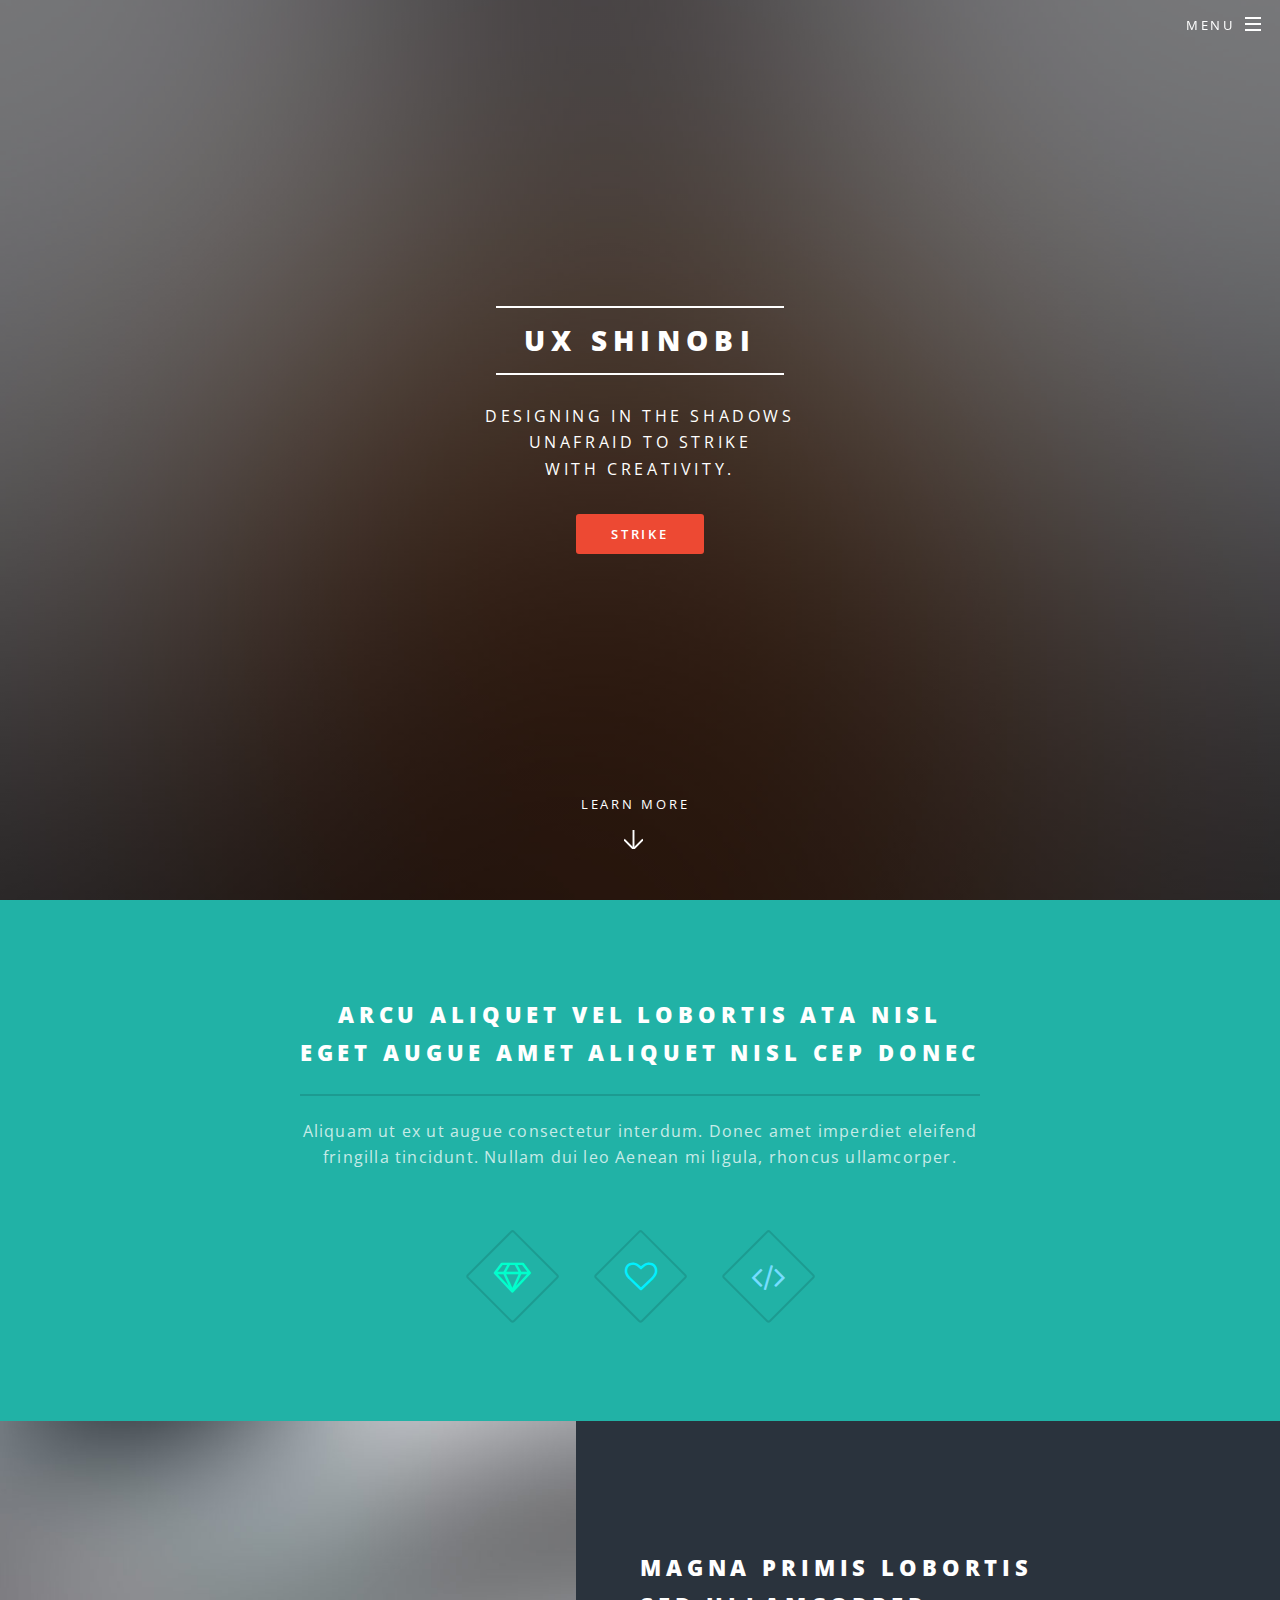
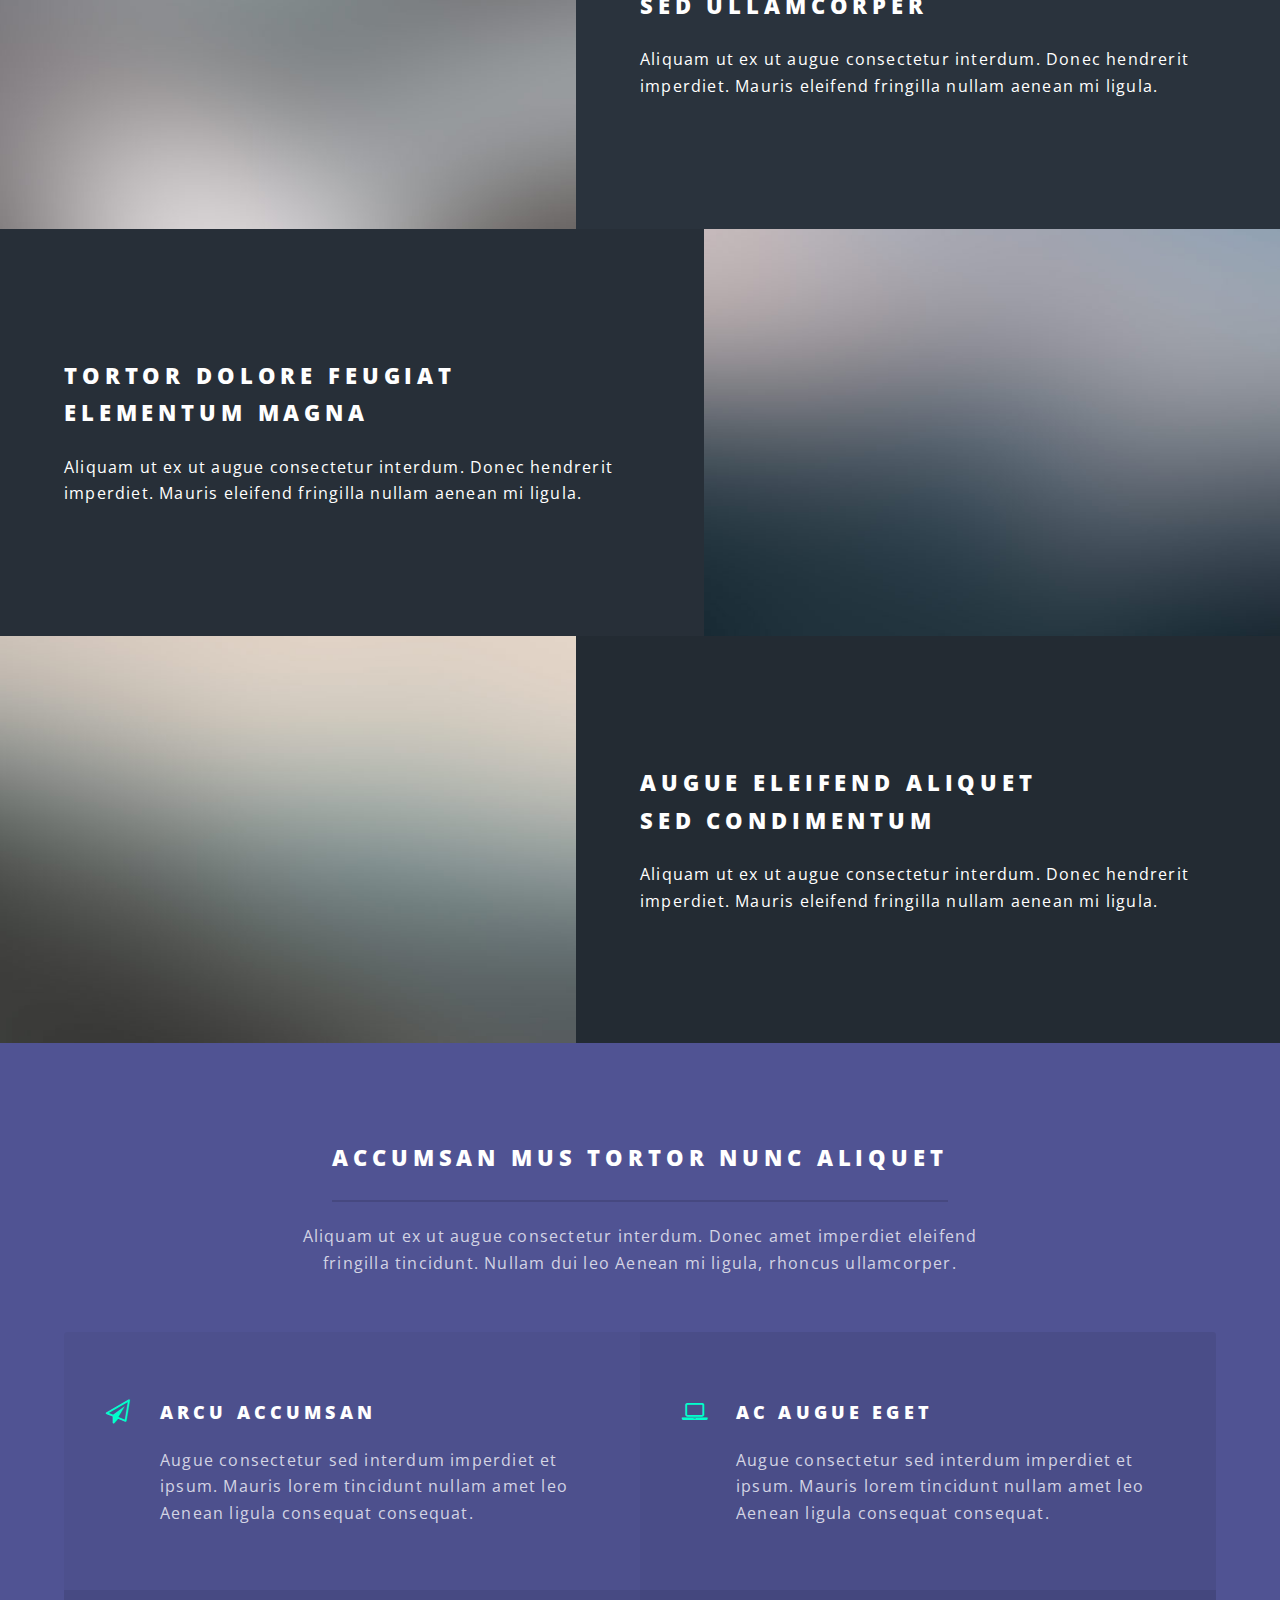
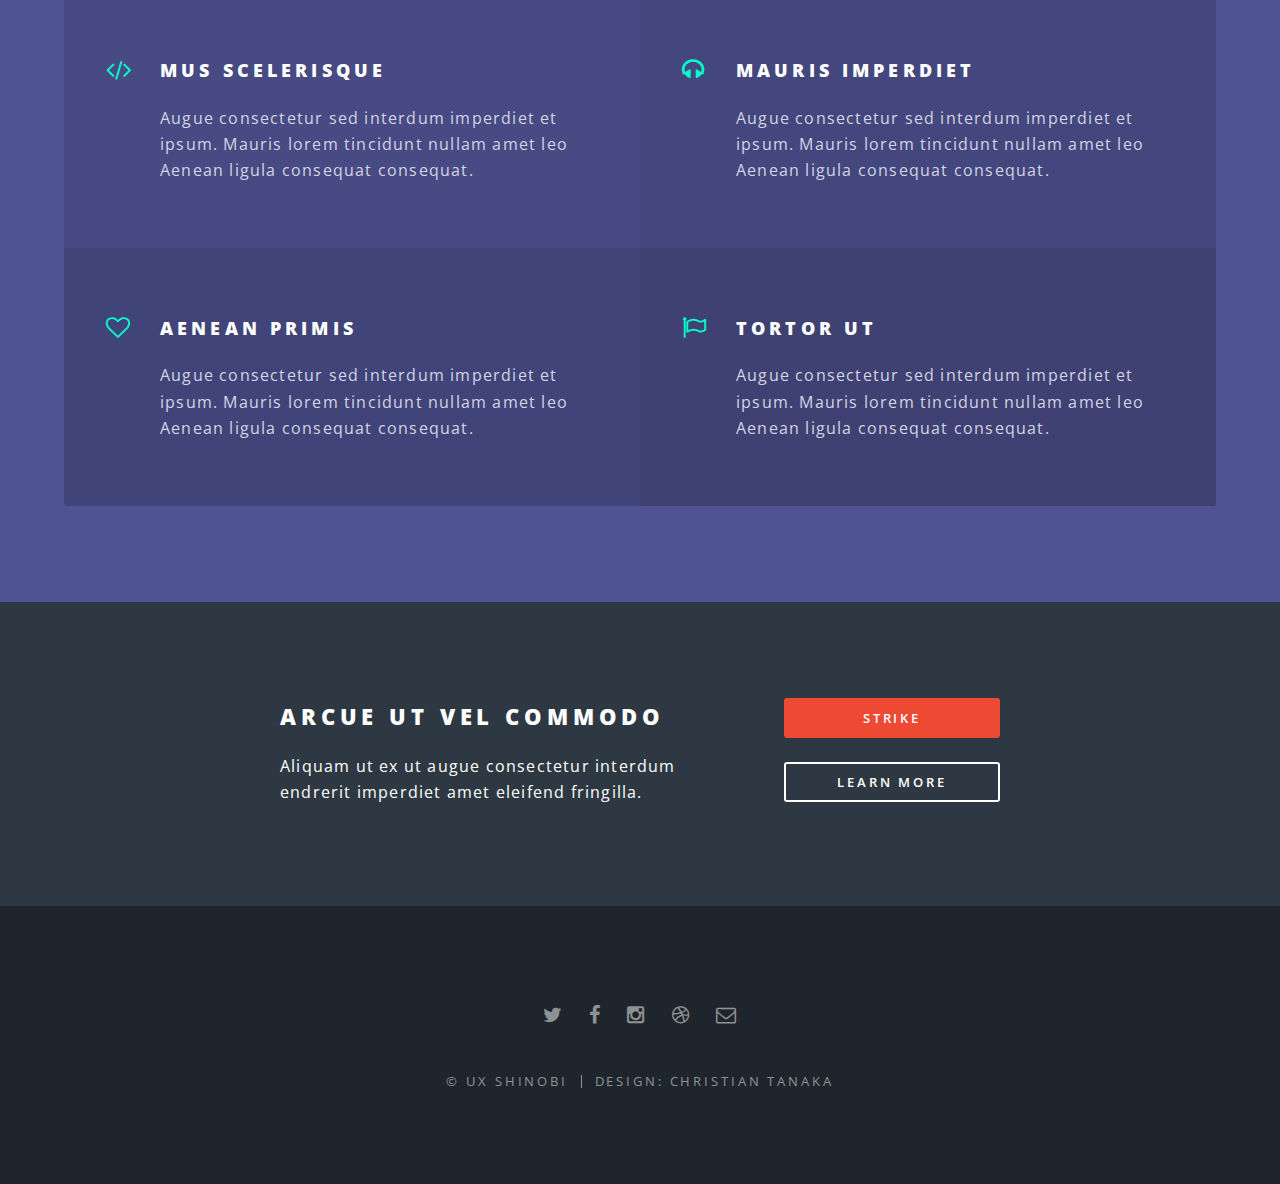
==== commit 0c4252c5: "yes" ====
--- a/index.html
+++ b/index.html
@@ -157,7 +157,7 @@
 							<li><a href="#" class="icon fa-envelope-o"><span class="label">Email</span></a></li>
 						</ul>
 						<ul class="copyright">
-							<li>&copy; Untitled</li><li>Design: <a href="http://html5up.net">HTML5 UP</a></li>
+							<li>&copy; UX Shinobi</li><li>Design: Christian Tanaka</li>
 						</ul>
 					</footer>
 
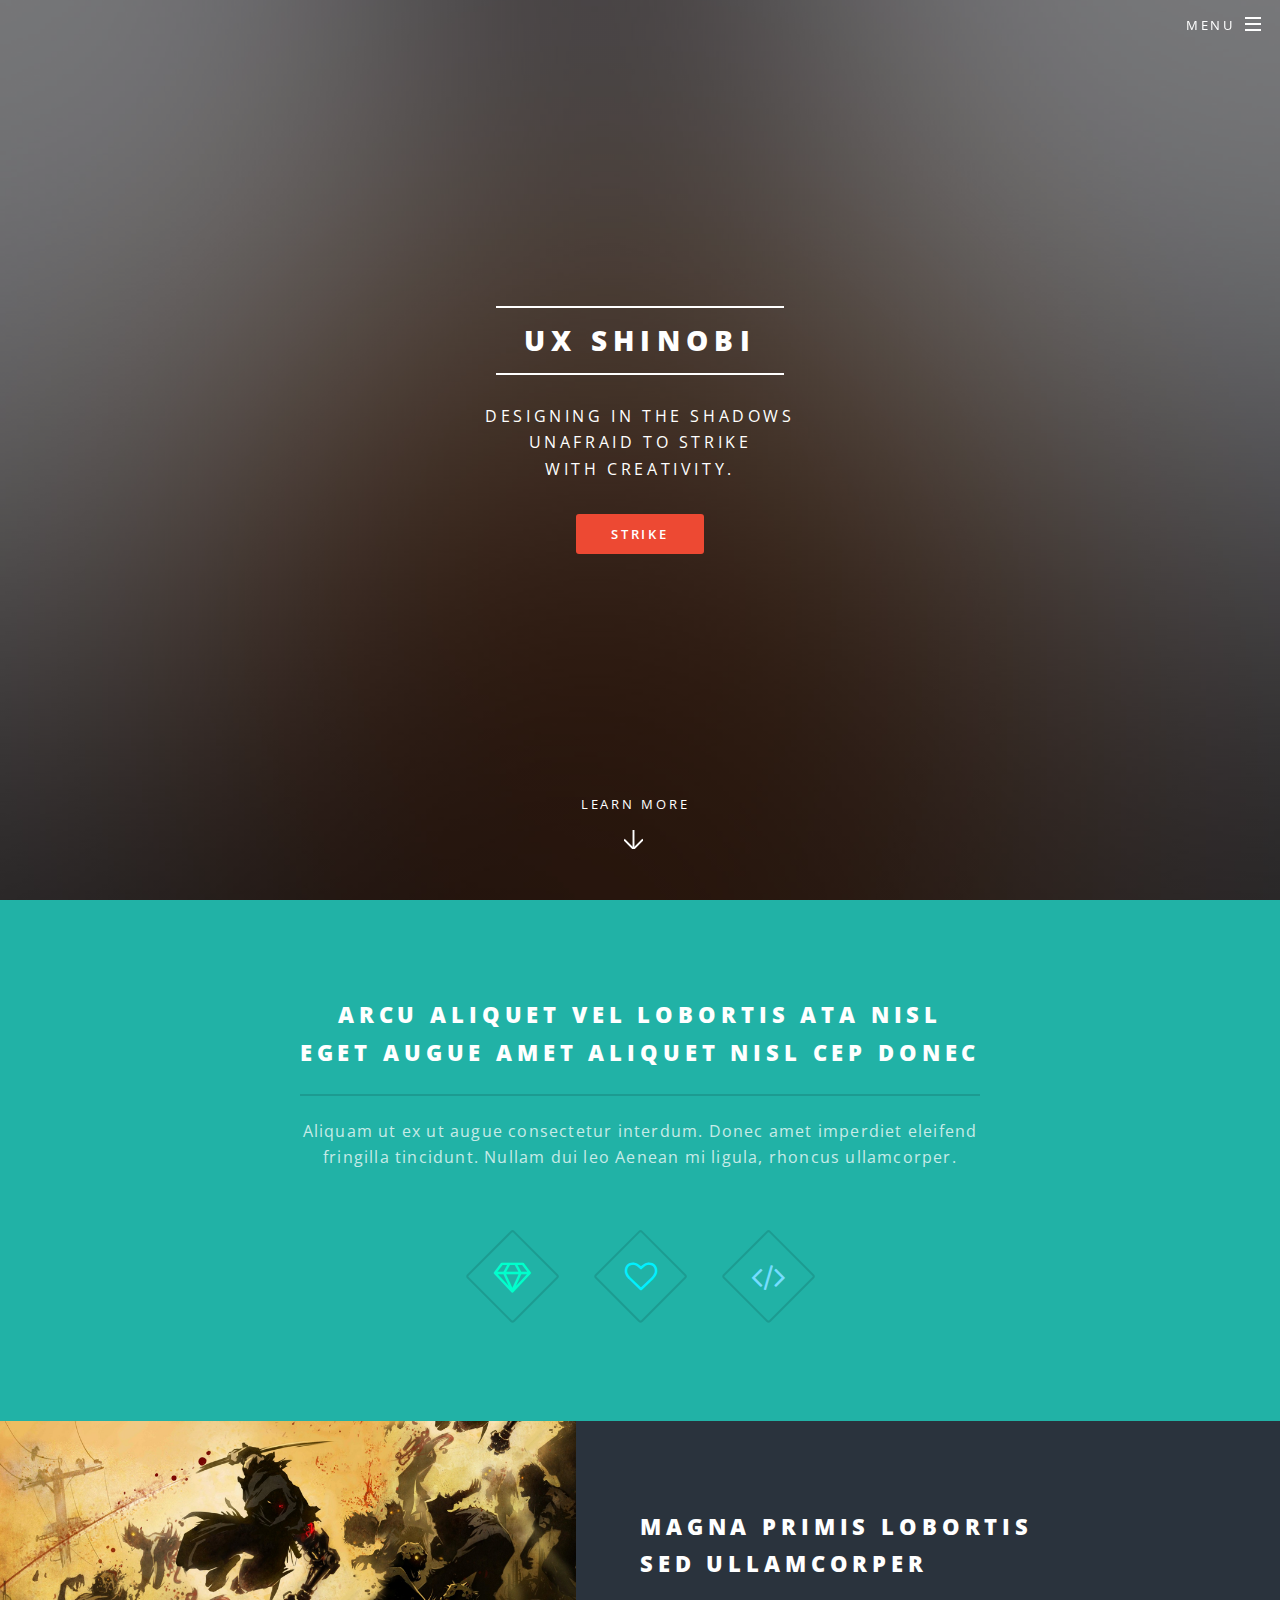
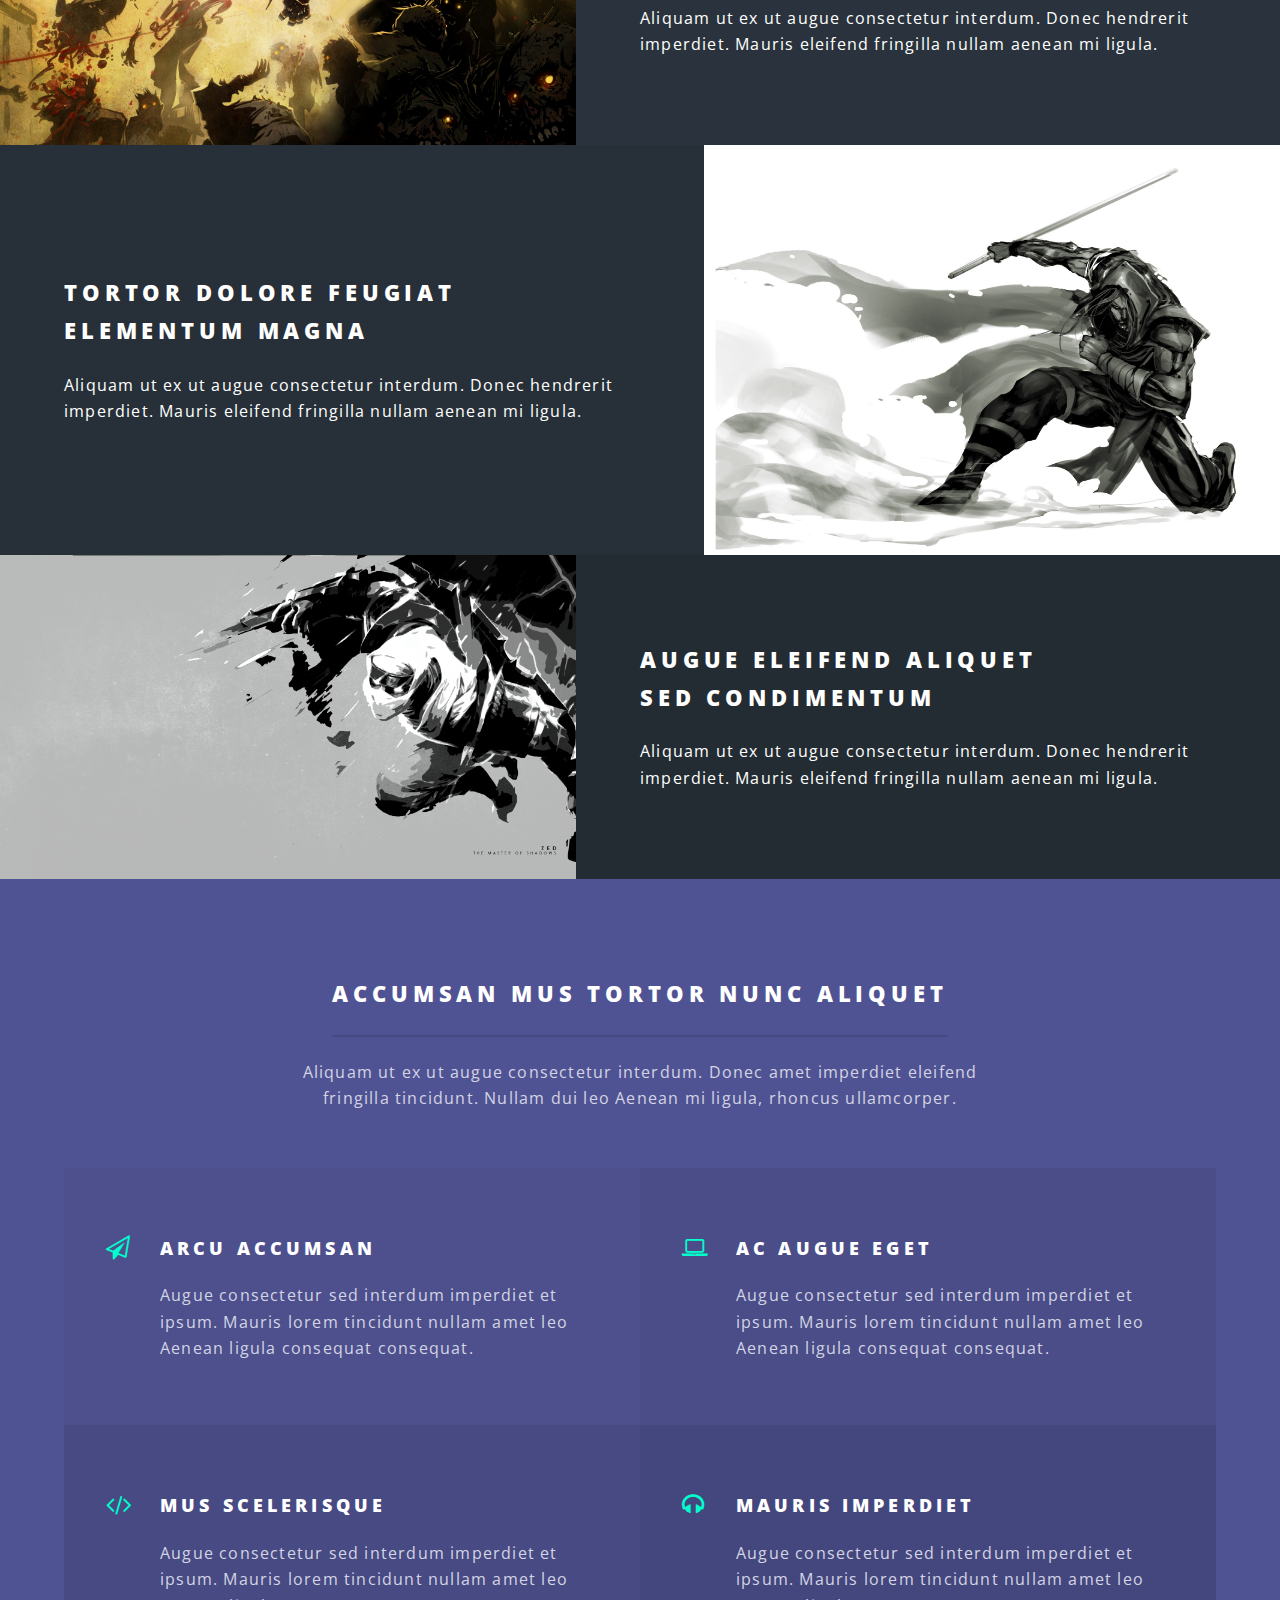
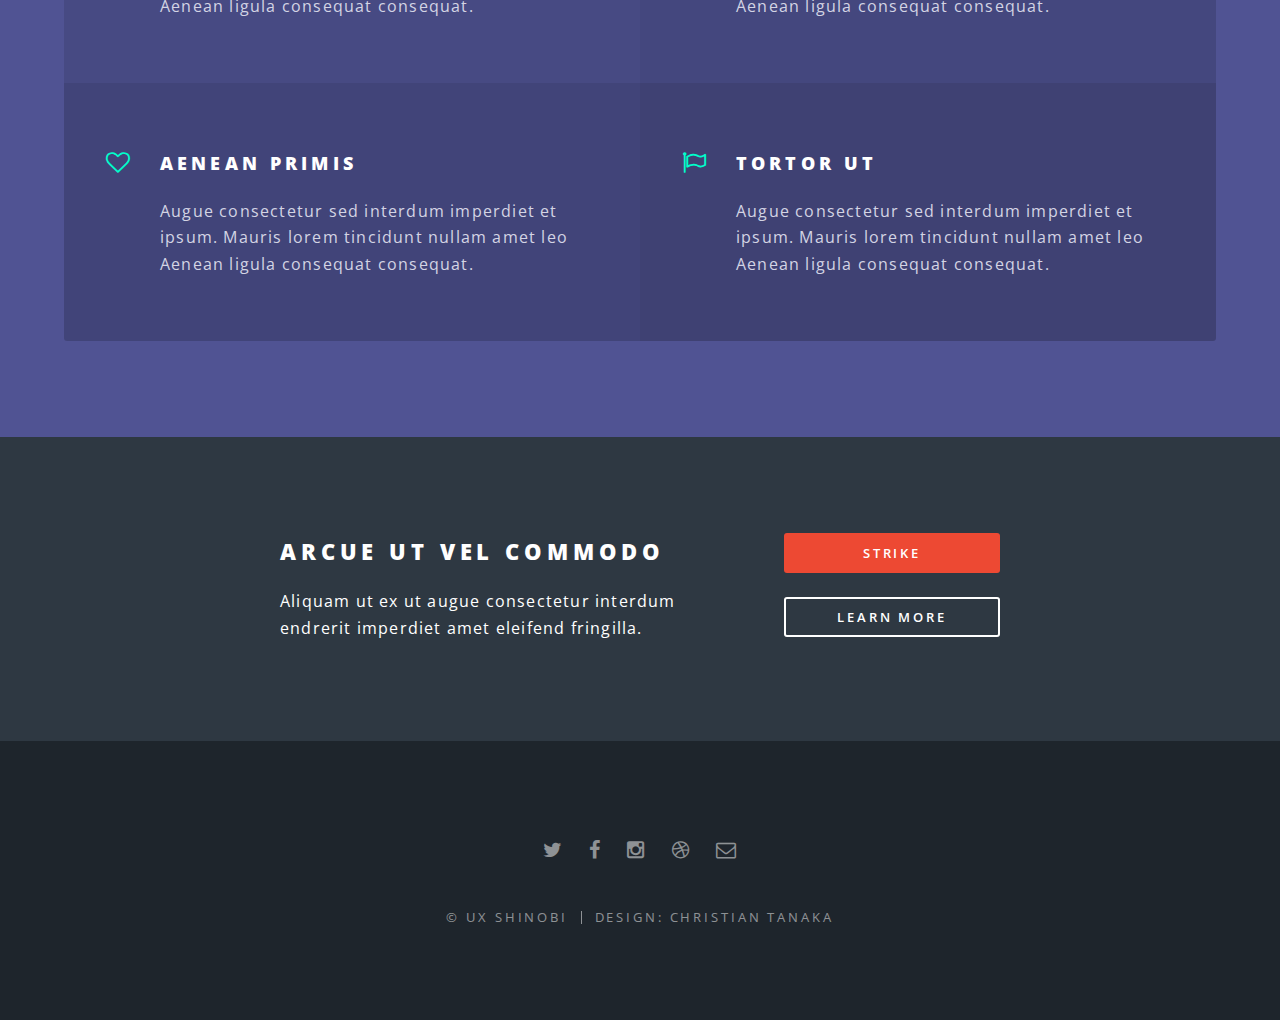
==== commit 0e668c92: "yes" ====
--- a/index.html
+++ b/index.html
@@ -21,7 +21,7 @@
 
 				<!-- Header -->
 					<header id="header" class="alt">
-						<h1><a href="index.html">Spectral</a></h1>
+						<h1><a href="index.html">UX Shinobi</a></h1>
 						<nav id="nav">
 							<ul>
 								<li class="special">
@@ -74,21 +74,21 @@
 				<!-- Two -->
 					<section id="two" class="wrapper alt style2">
 						<section class="spotlight">
-							<div class="image"><img src="images/pic01.jpg" alt="" /></div><div class="content">
+							<div class="image"><img src="images/ninja_gaiden.jpg" alt="" /></div><div class="content">
 								<h2>Magna primis lobortis<br />
 								sed ullamcorper</h2>
 								<p>Aliquam ut ex ut augue consectetur interdum. Donec hendrerit imperdiet. Mauris eleifend fringilla nullam aenean mi ligula.</p>
 							</div>
 						</section>
 						<section class="spotlight">
-							<div class="image"><img src="images/pic02.jpg" alt="" /></div><div class="content">
+							<div class="image"><img src="images/ninja_warrior.jpg" alt="" /></div><div class="content">
 								<h2>Tortor dolore feugiat<br />
 								elementum magna</h2>
 								<p>Aliquam ut ex ut augue consectetur interdum. Donec hendrerit imperdiet. Mauris eleifend fringilla nullam aenean mi ligula.</p>
 							</div>
 						</section>
 						<section class="spotlight">
-							<div class="image"><img src="images/pic03.jpg" alt="" /></div><div class="content">
+							<div class="image"><img src="images/ninja_zed.png" alt="" /></div><div class="content">
 								<h2>Augue eleifend aliquet<br />
 								sed condimentum</h2>
 								<p>Aliquam ut ex ut augue consectetur interdum. Donec hendrerit imperdiet. Mauris eleifend fringilla nullam aenean mi ligula.</p>
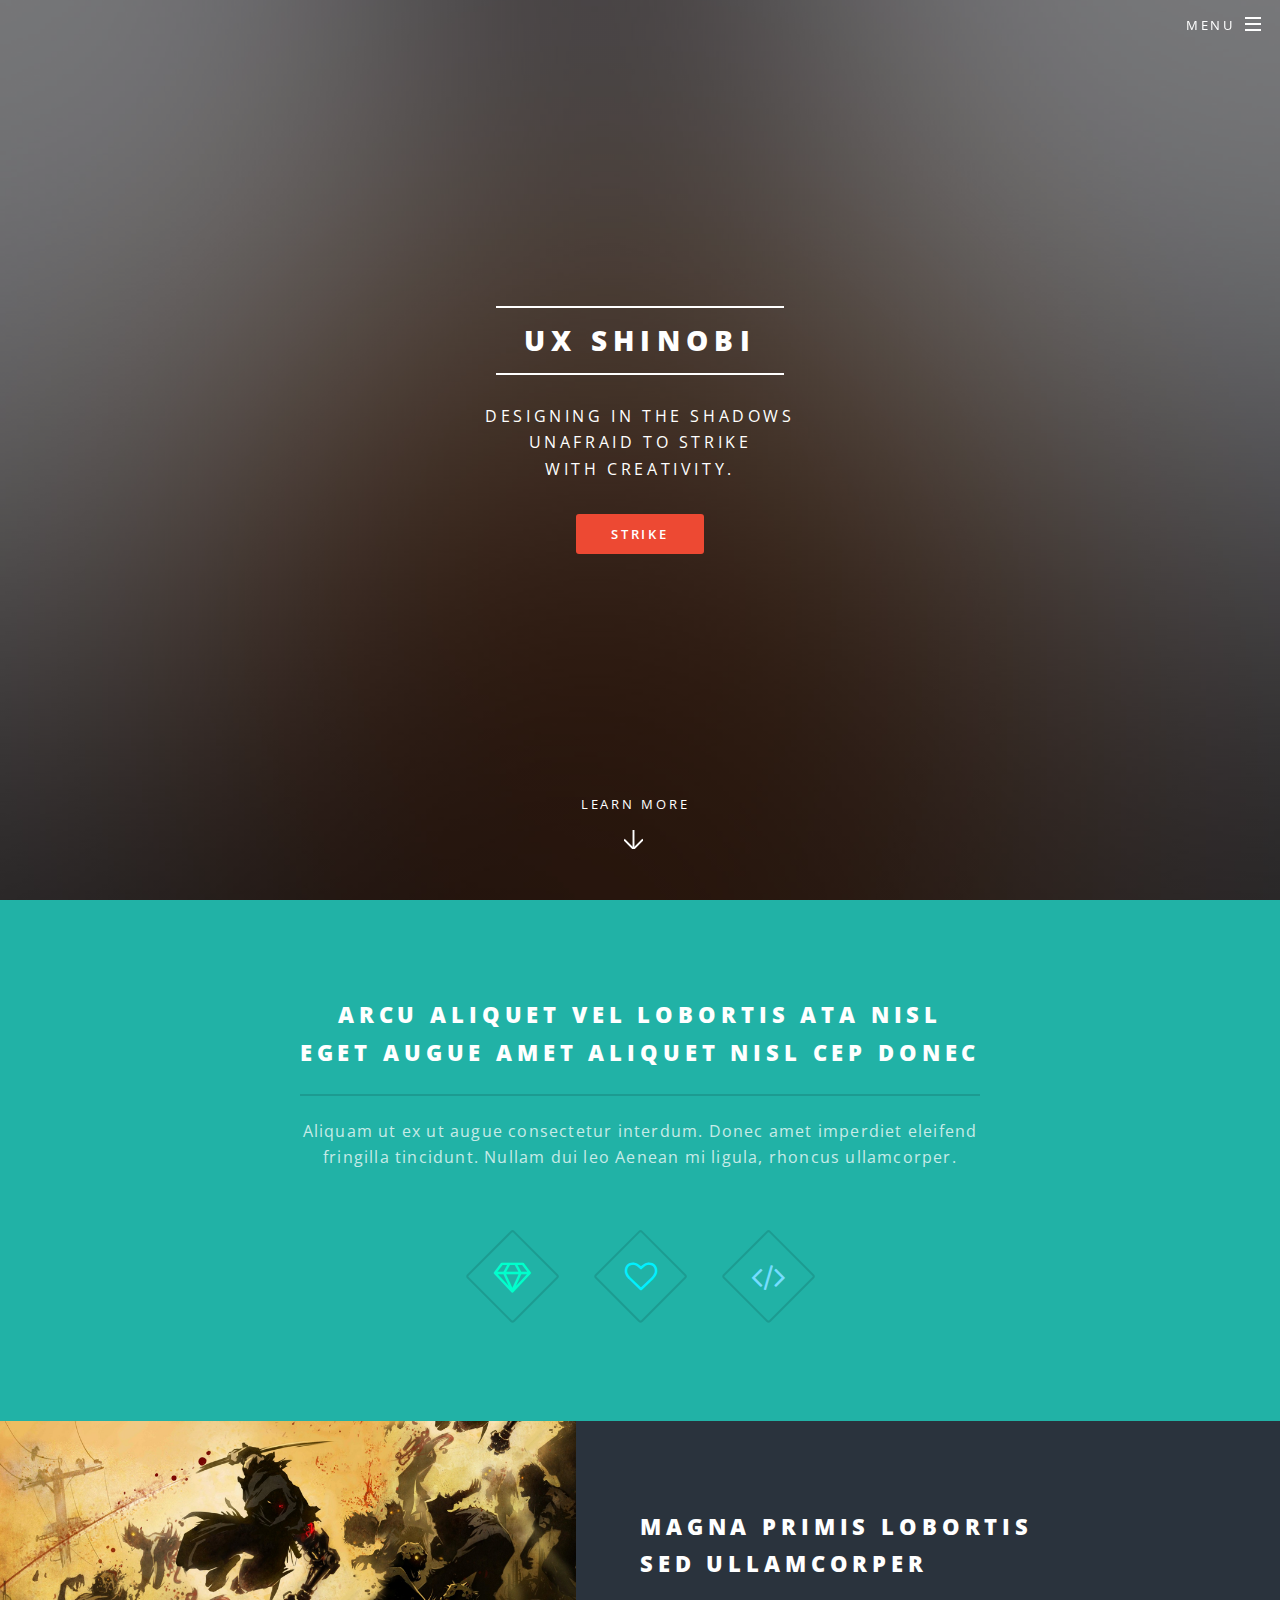
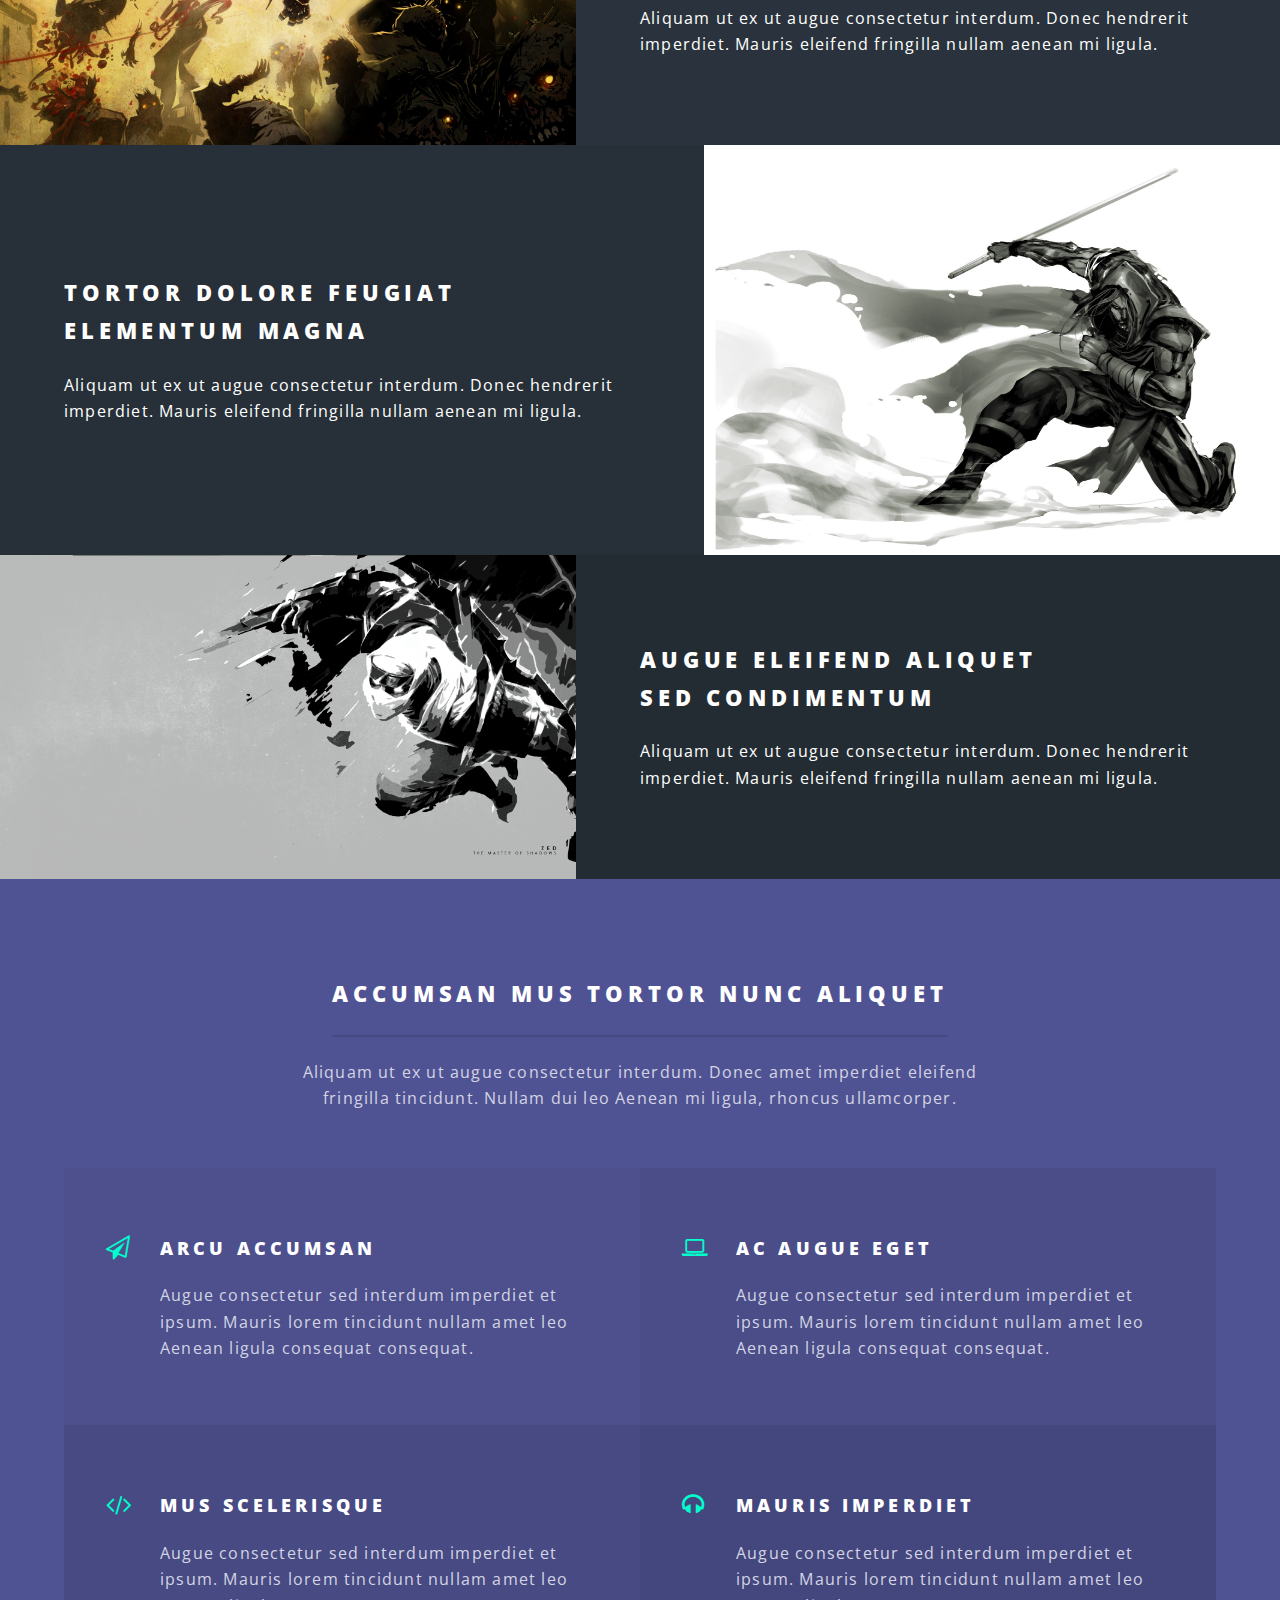
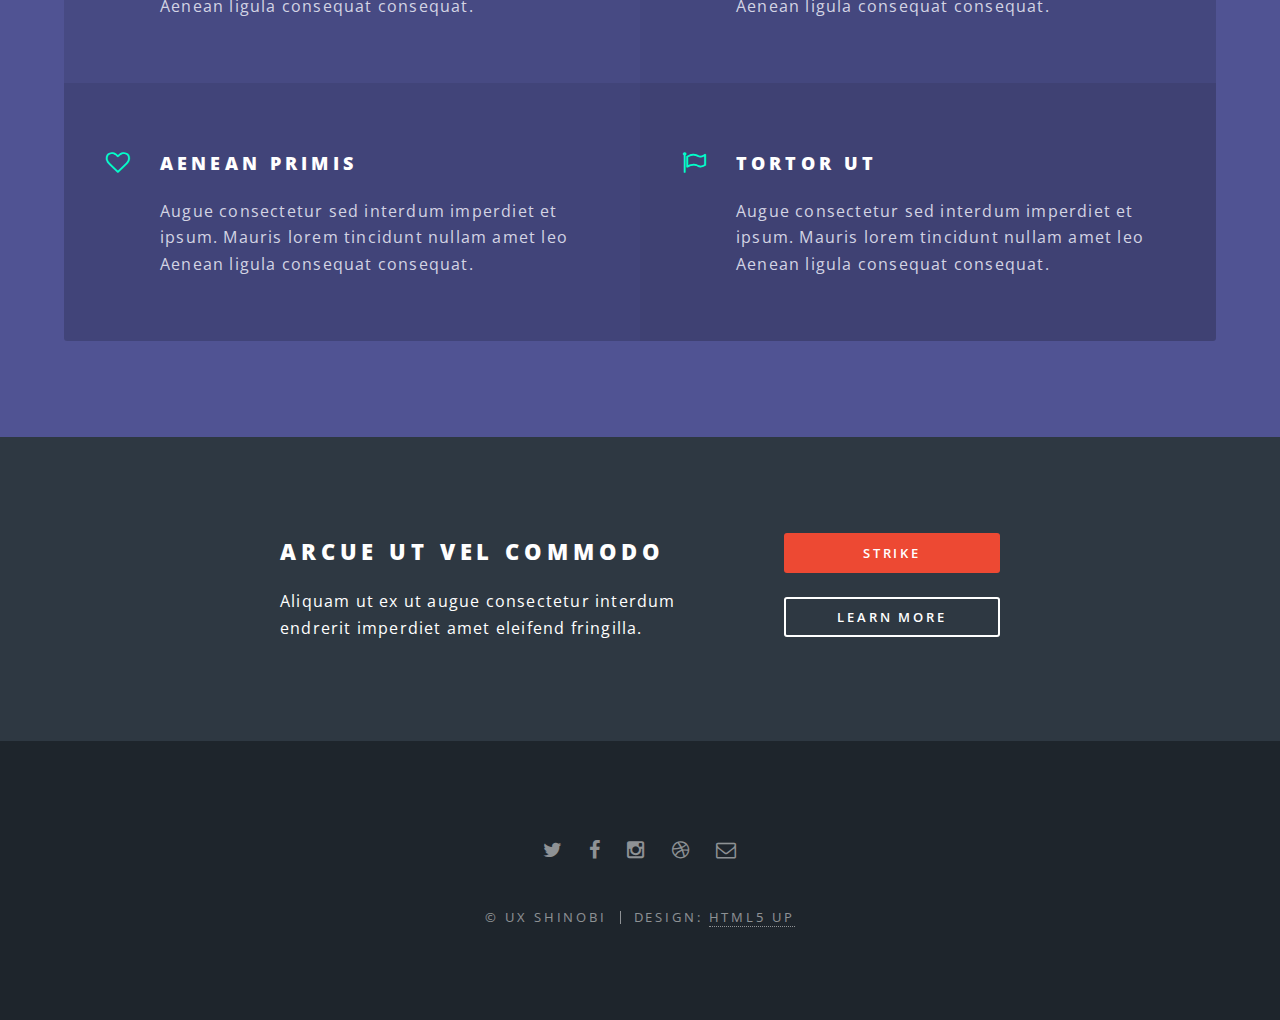
==== commit c77582e7: "yes" ====
--- a/index.html
+++ b/index.html
@@ -157,7 +157,7 @@
 							<li><a href="#" class="icon fa-envelope-o"><span class="label">Email</span></a></li>
 						</ul>
 						<ul class="copyright">
-							<li>&copy; UX Shinobi</li><li>Design: Christian Tanaka</li>
+							<li>&copy; UX Shinobi</li><li>Design: <a href="html5up.net">HTML5 UP</a></li>
 						</ul>
 					</footer>
 
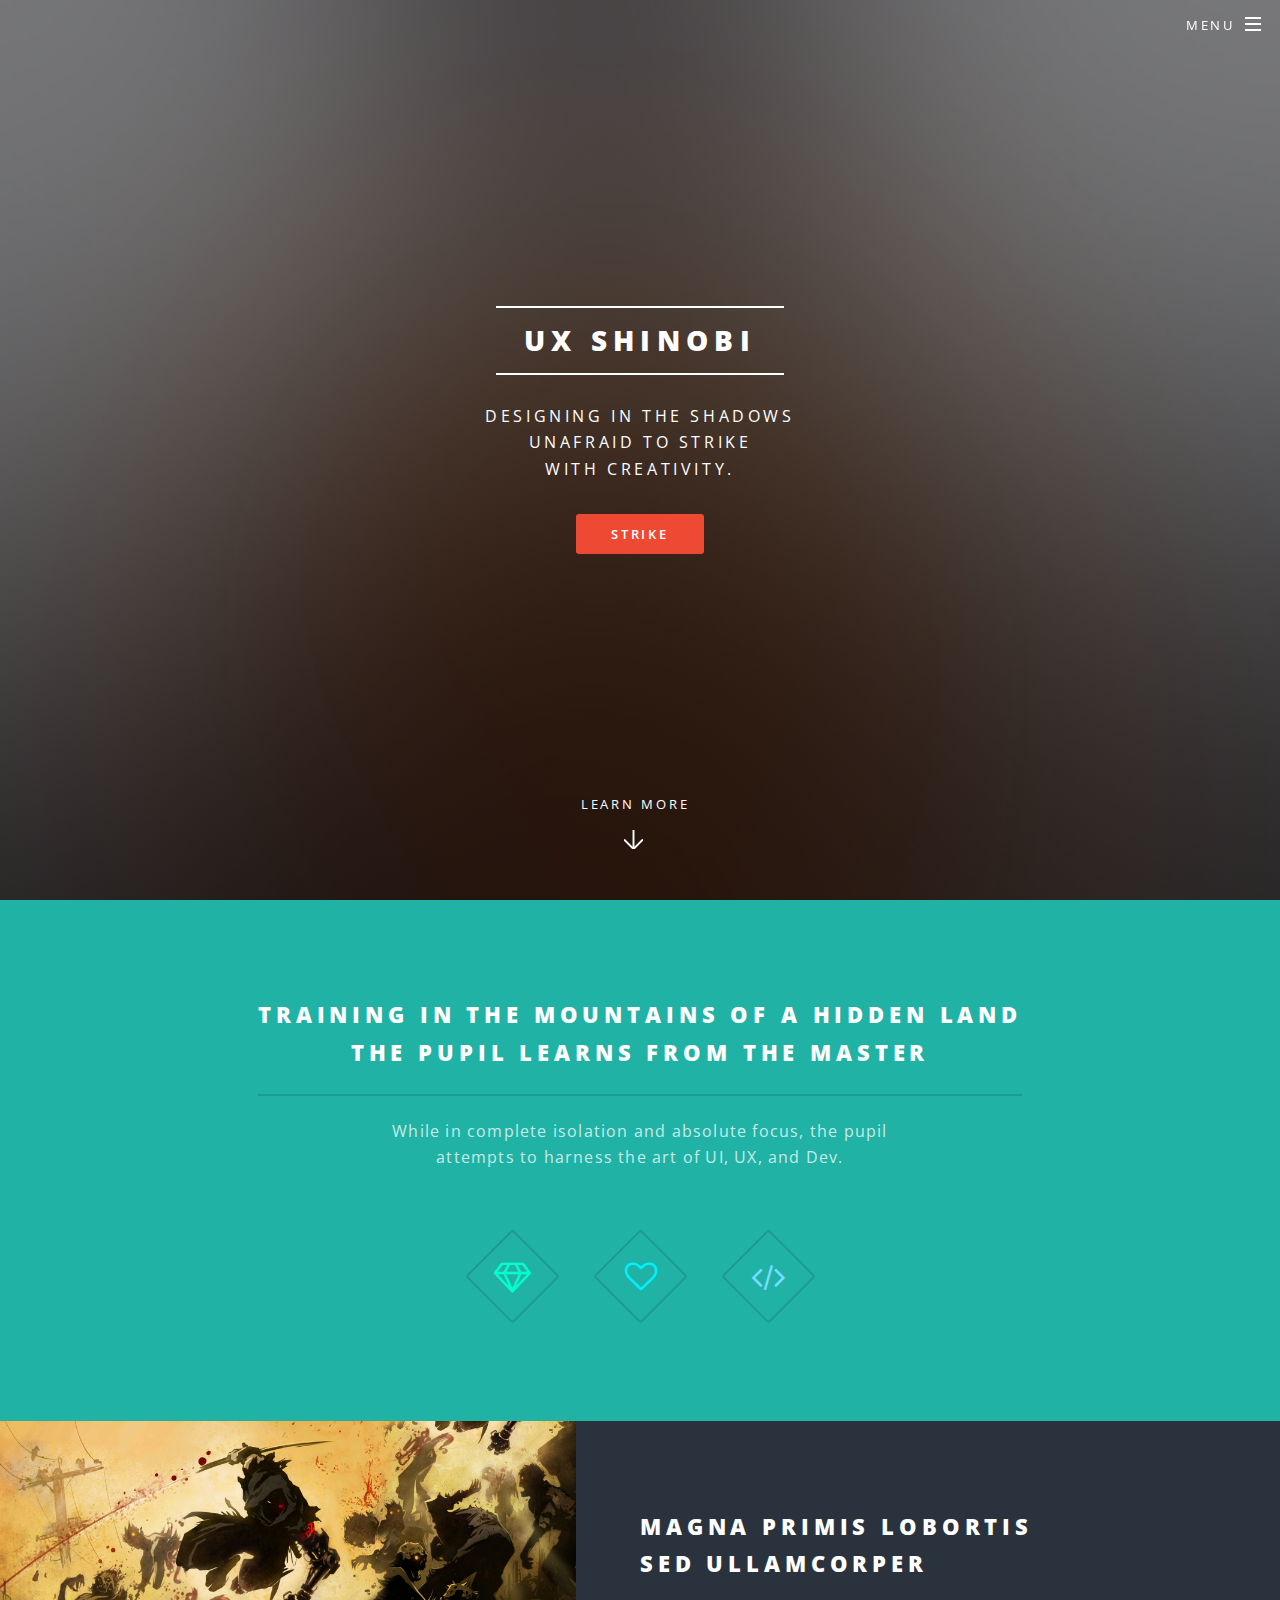
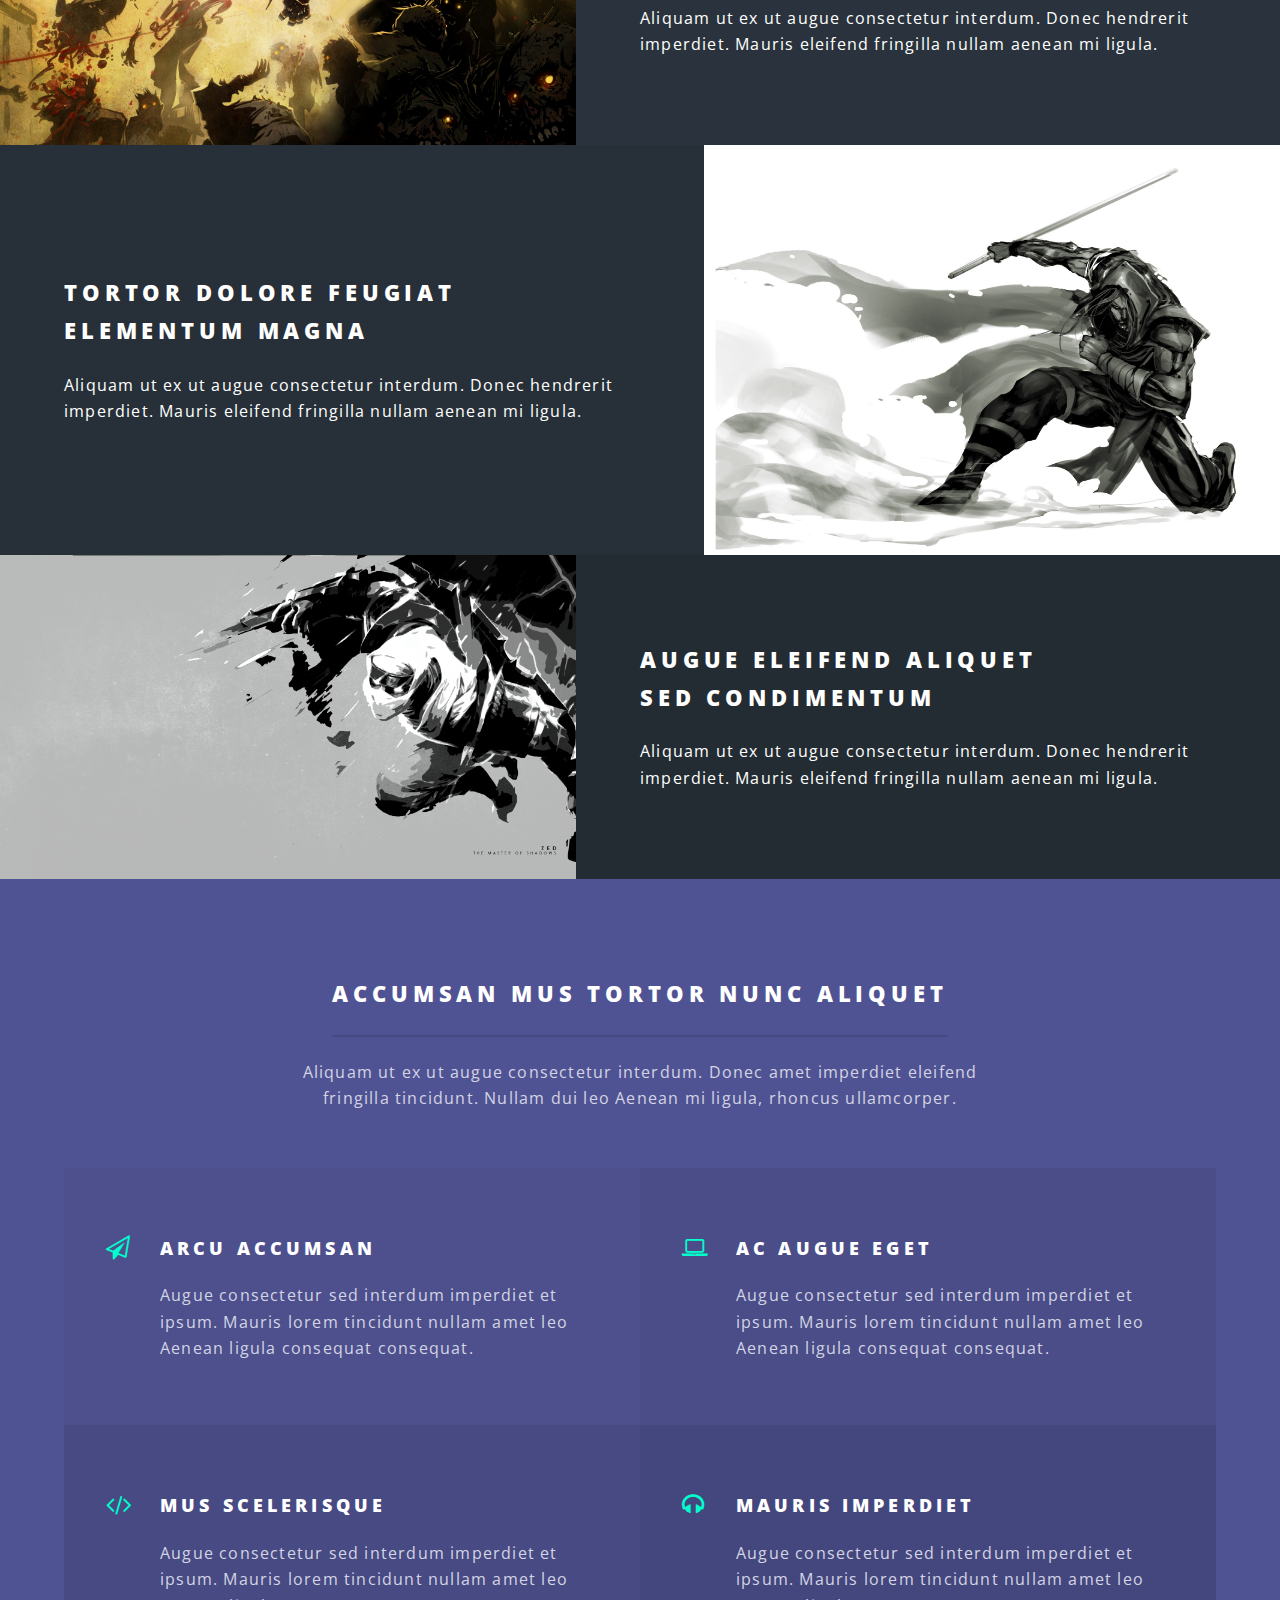
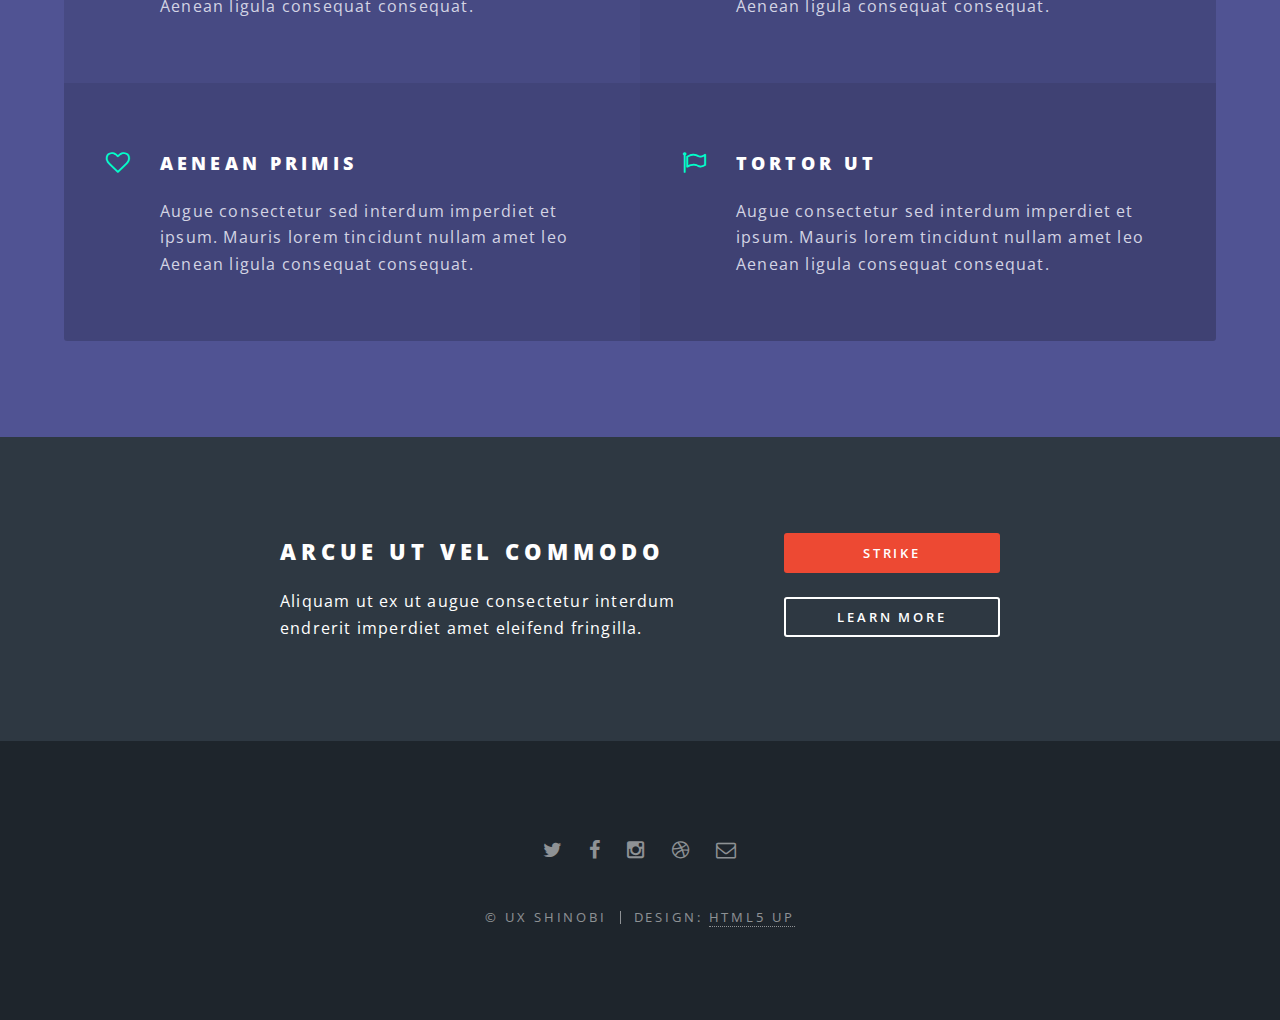
==== commit 81258879: "done" ====
--- a/index.html
+++ b/index.html
@@ -58,10 +58,10 @@
 					<section id="one" class="wrapper style1 special">
 						<div class="inner">
 							<header class="major">
-								<h2>Arcu aliquet vel lobortis ata nisl<br />
-								eget augue amet aliquet nisl cep donec</h2>
-								<p>Aliquam ut ex ut augue consectetur interdum. Donec amet imperdiet eleifend<br />
-								fringilla tincidunt. Nullam dui leo Aenean mi ligula, rhoncus ullamcorper.</p>
+								<h2>Training in the mountains of a hidden land<br />
+								The pupil learns from the master</h2>
+								<p>While in complete isolation and absolute focus, the pupil<br />
+								attempts to harness the art of UI, UX, and Dev.</p>
 							</header>
 							<ul class="icons major">
 								<li><span class="icon fa-diamond major style1"><span class="label">Lorem</span></span></li>
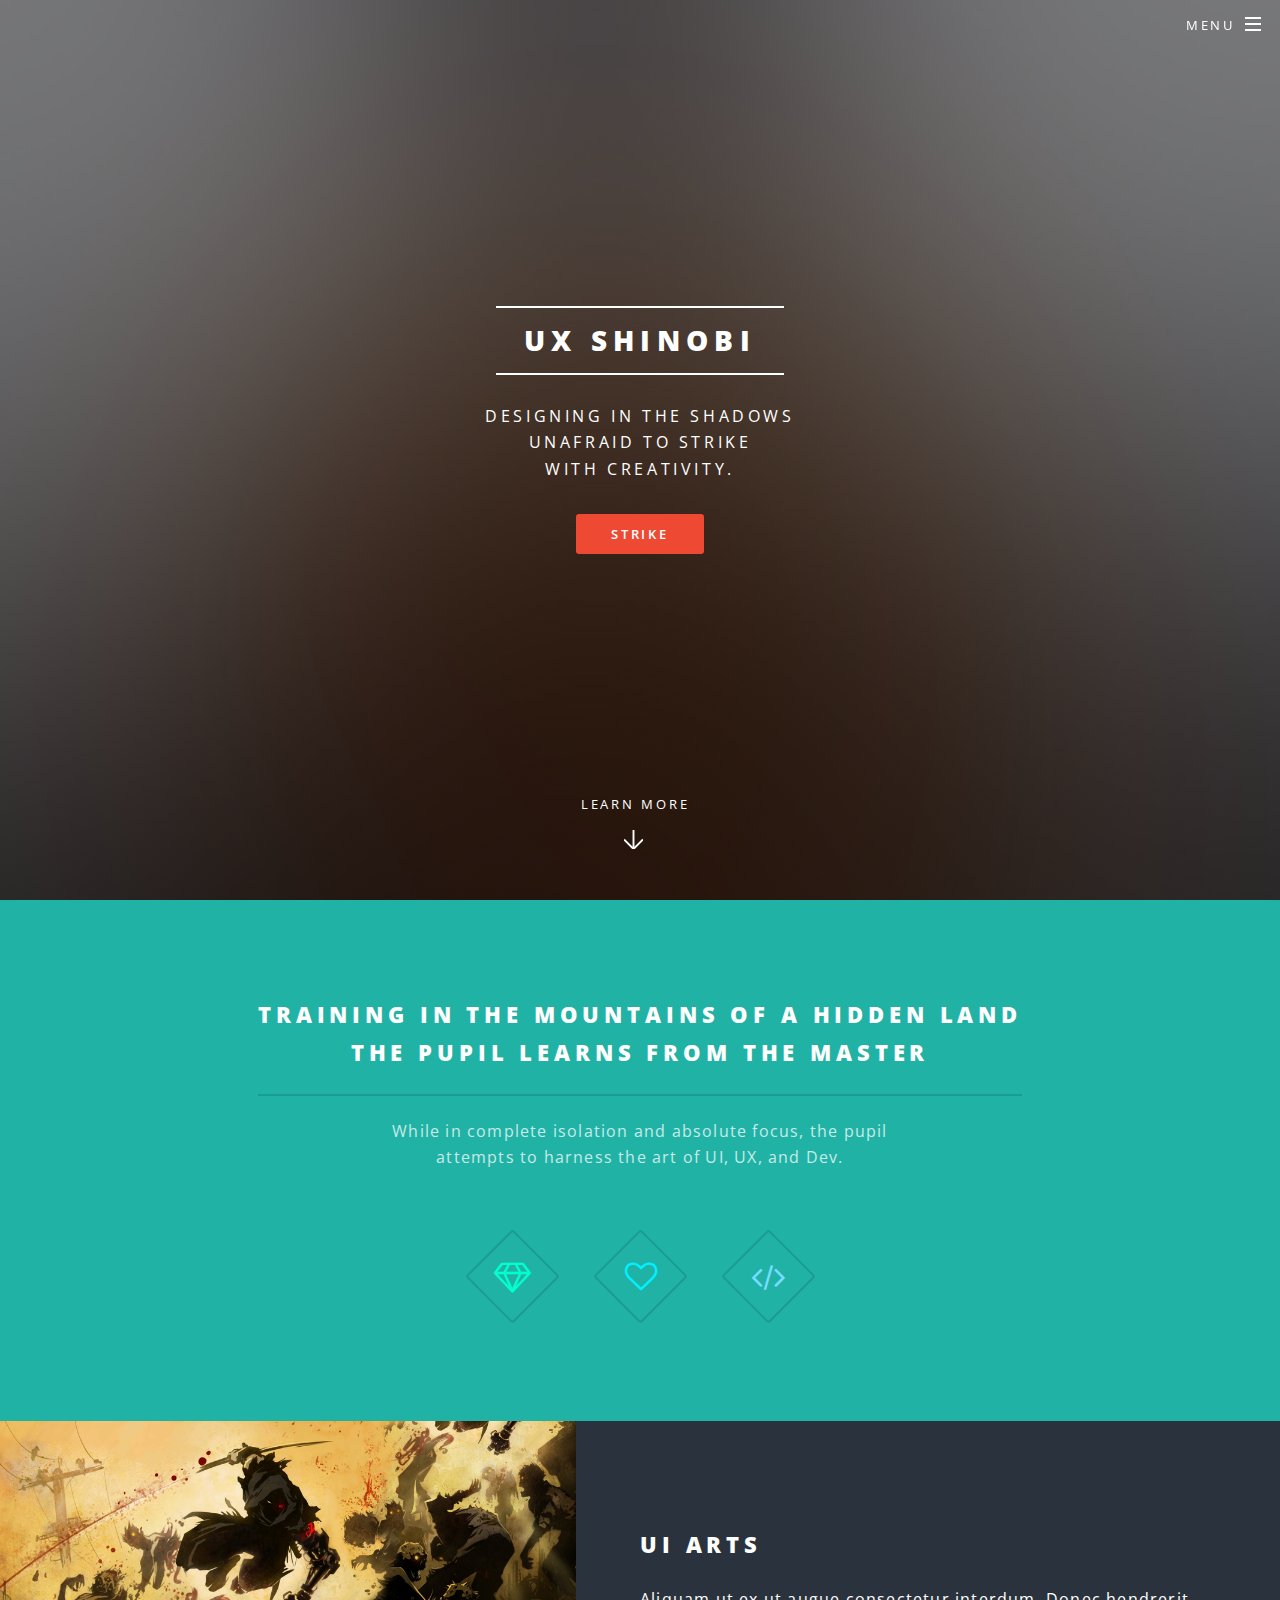
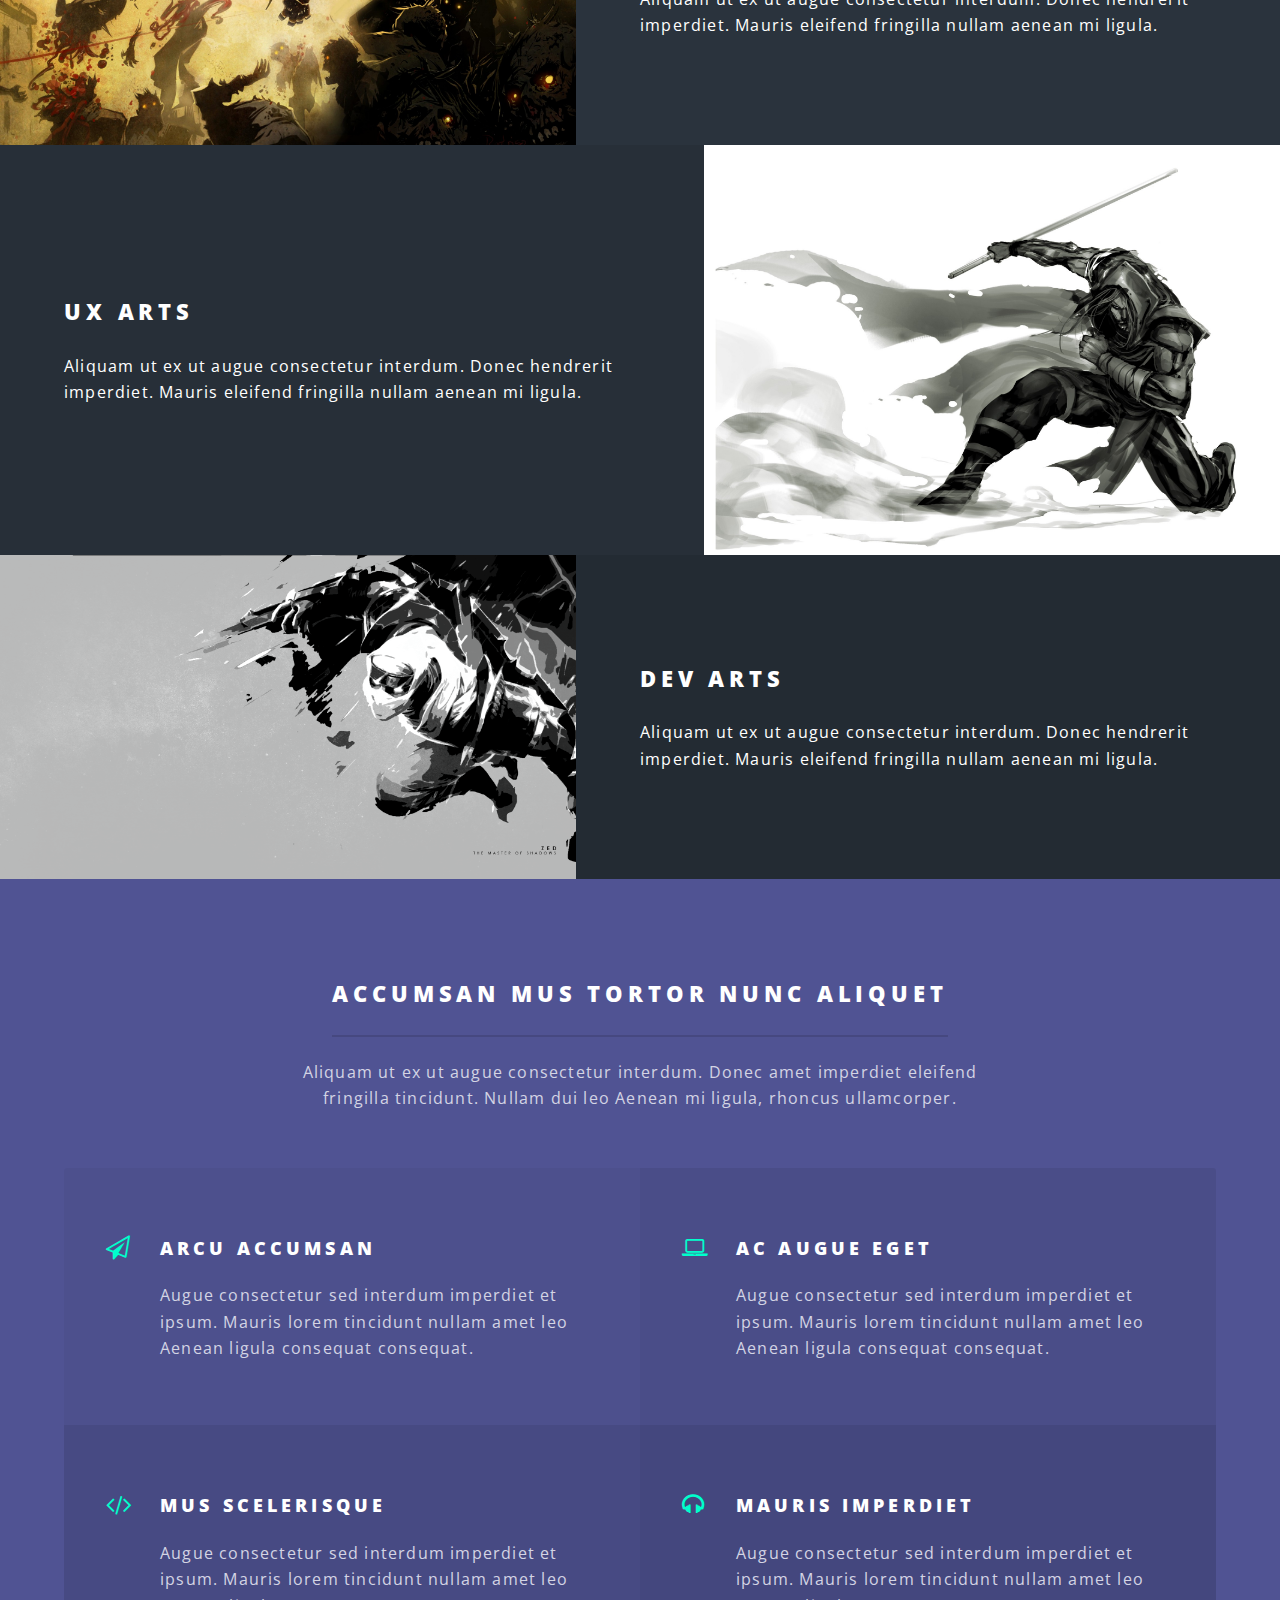
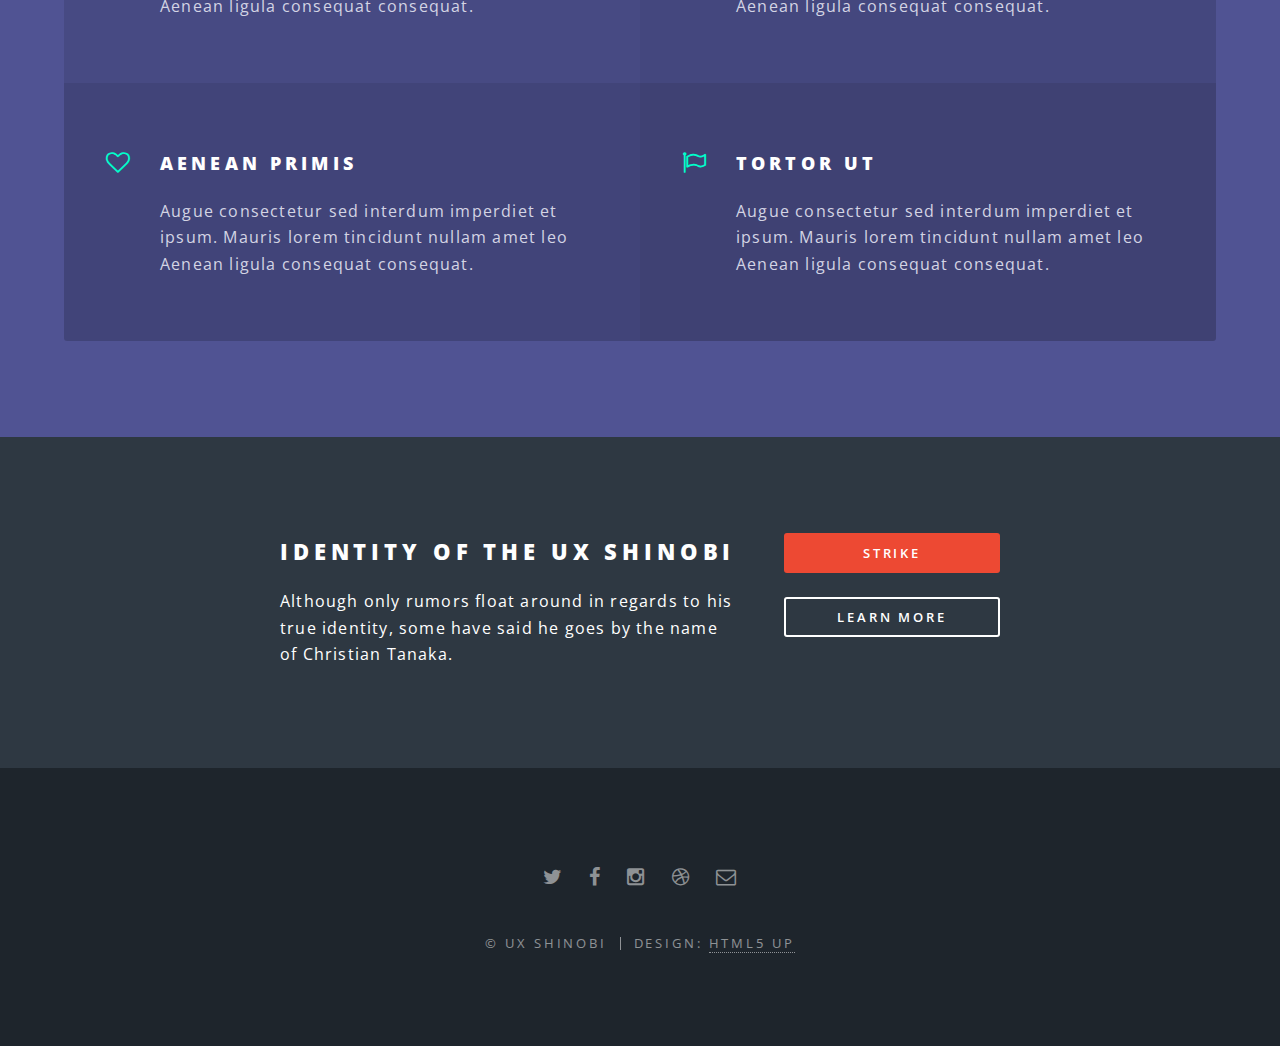
==== commit a2e0b1ab: "done" ====
--- a/index.html
+++ b/index.html
@@ -75,22 +75,19 @@
 					<section id="two" class="wrapper alt style2">
 						<section class="spotlight">
 							<div class="image"><img src="images/ninja_gaiden.jpg" alt="" /></div><div class="content">
-								<h2>Magna primis lobortis<br />
-								sed ullamcorper</h2>
+								<h2>UI Arts</h2>
 								<p>Aliquam ut ex ut augue consectetur interdum. Donec hendrerit imperdiet. Mauris eleifend fringilla nullam aenean mi ligula.</p>
 							</div>
 						</section>
 						<section class="spotlight">
 							<div class="image"><img src="images/ninja_warrior.jpg" alt="" /></div><div class="content">
-								<h2>Tortor dolore feugiat<br />
-								elementum magna</h2>
+								<h2>UX Arts</h2>
 								<p>Aliquam ut ex ut augue consectetur interdum. Donec hendrerit imperdiet. Mauris eleifend fringilla nullam aenean mi ligula.</p>
 							</div>
 						</section>
 						<section class="spotlight">
 							<div class="image"><img src="images/ninja_zed.png" alt="" /></div><div class="content">
-								<h2>Augue eleifend aliquet<br />
-								sed condimentum</h2>
+								<h2>Dev Arts</h2>
 								<p>Aliquam ut ex ut augue consectetur interdum. Donec hendrerit imperdiet. Mauris eleifend fringilla nullam aenean mi ligula.</p>
 							</div>
 						</section>
@@ -137,8 +134,8 @@
 					<section id="cta" class="wrapper style4">
 						<div class="inner">
 							<header>
-								<h2>Arcue ut vel commodo</h2>
-								<p>Aliquam ut ex ut augue consectetur interdum endrerit imperdiet amet eleifend fringilla.</p>
+								<h2>Identity of the UX Shinobi</h2>
+								<p>Although only rumors float around in regards to his true identity, some have said he goes by the name of Christian Tanaka.</p>
 							</header>
 							<ul class="actions vertical">
 								<li><a href="#" class="button fit special">Strike</a></li>
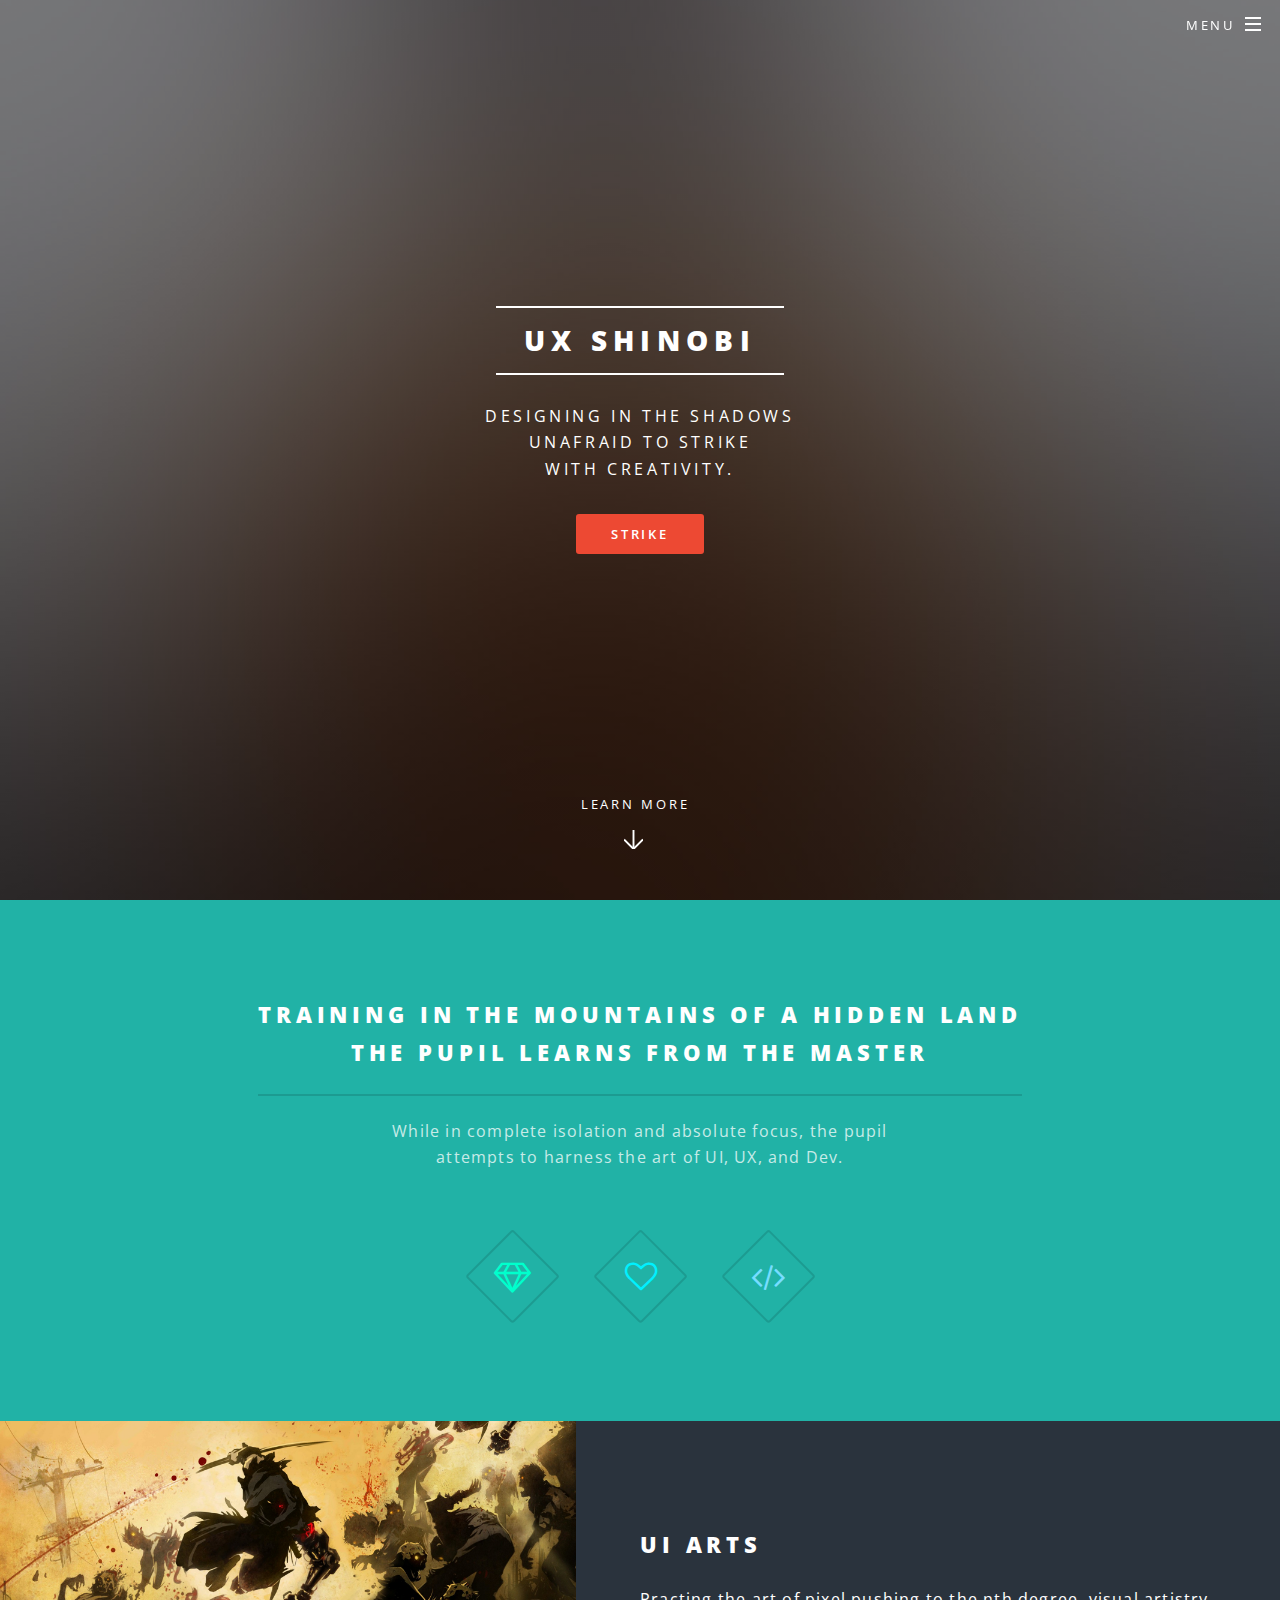
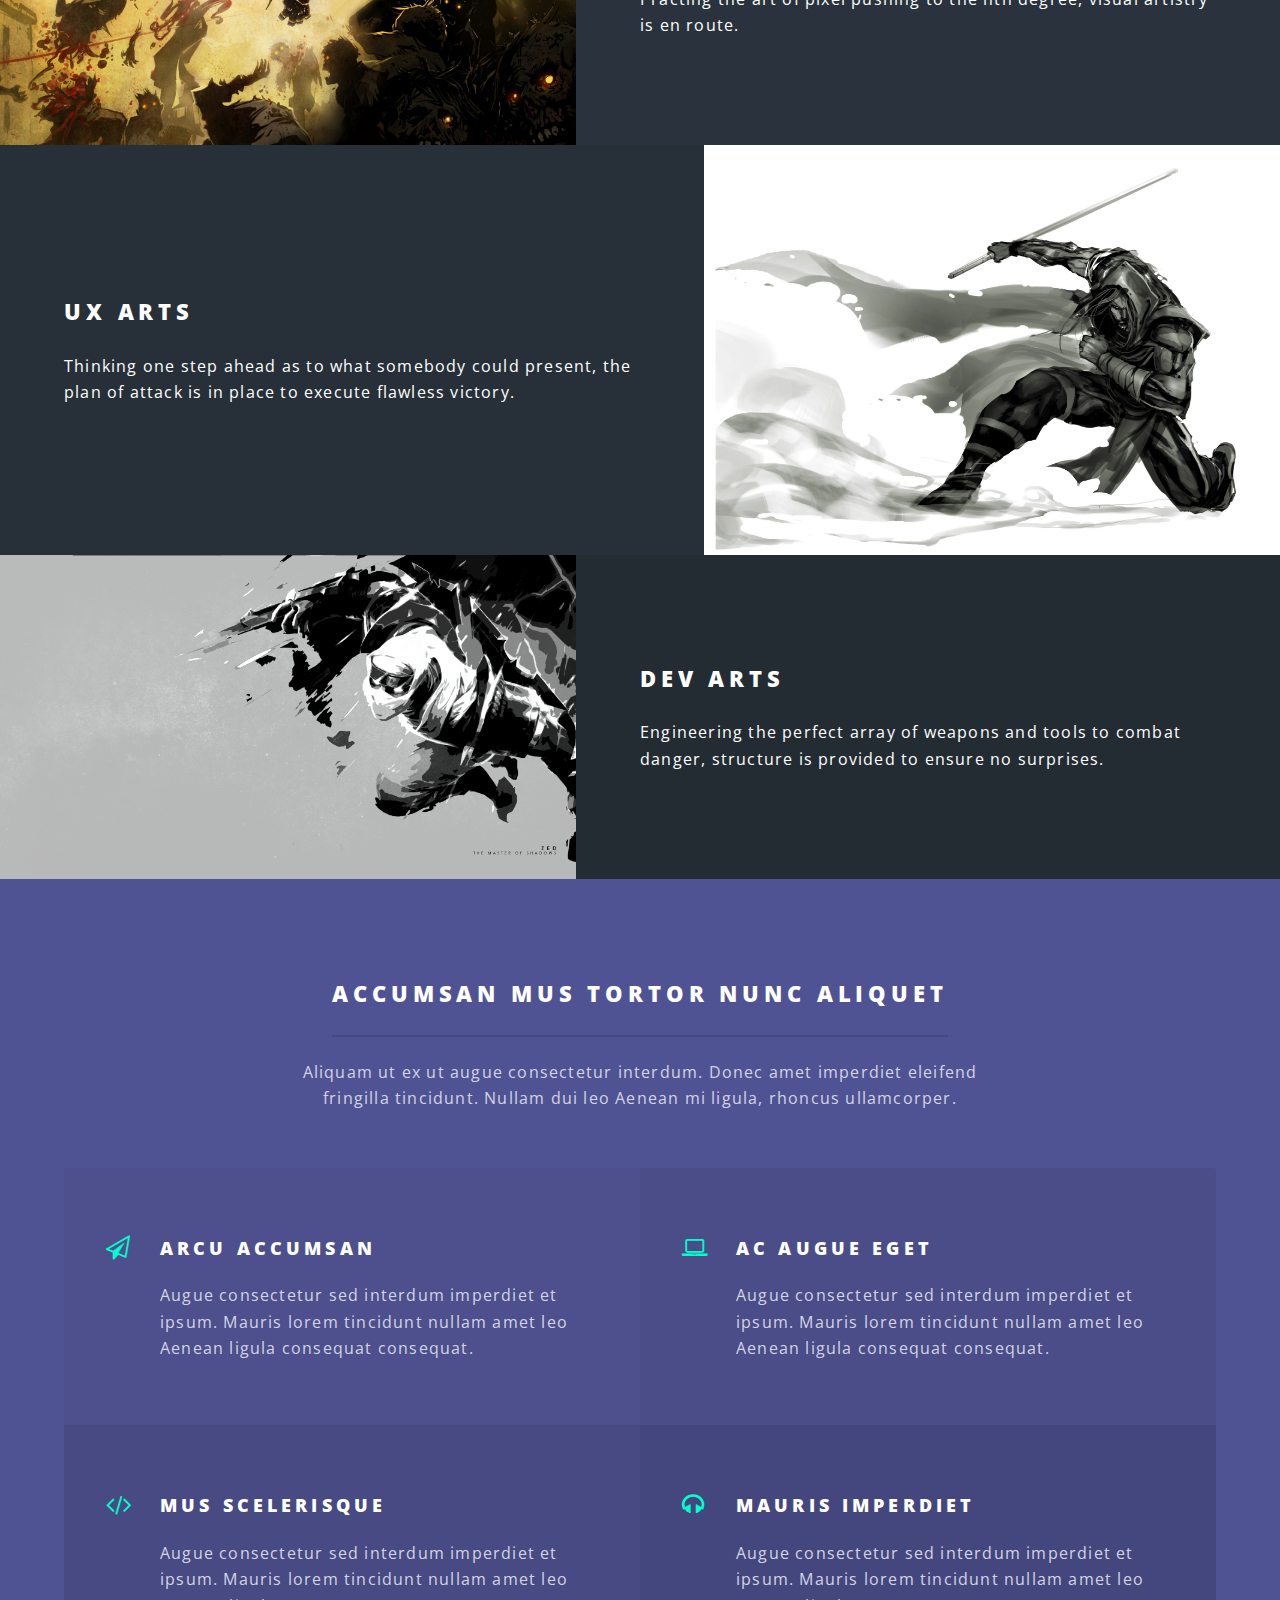
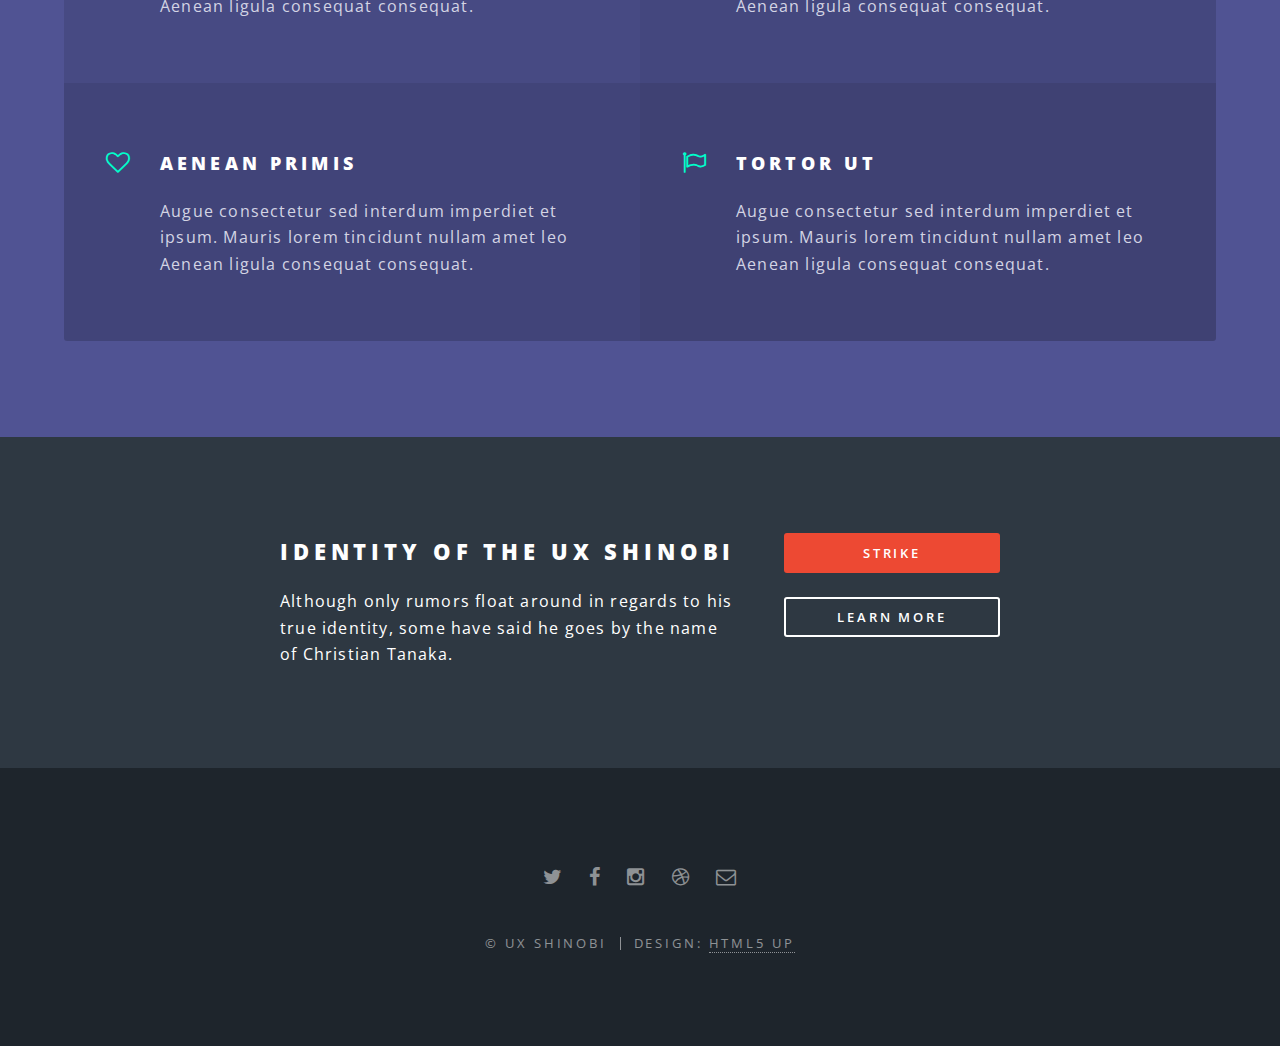
==== commit 2b525ca5: "indeed" ====
--- a/index.html
+++ b/index.html
@@ -76,19 +76,19 @@
 						<section class="spotlight">
 							<div class="image"><img src="images/ninja_gaiden.jpg" alt="" /></div><div class="content">
 								<h2>UI Arts</h2>
-								<p>Aliquam ut ex ut augue consectetur interdum. Donec hendrerit imperdiet. Mauris eleifend fringilla nullam aenean mi ligula.</p>
+								<p>Practing the art of pixel pushing to the nth degree, visual artistry is en route.</p>
 							</div>
 						</section>
 						<section class="spotlight">
 							<div class="image"><img src="images/ninja_warrior.jpg" alt="" /></div><div class="content">
 								<h2>UX Arts</h2>
-								<p>Aliquam ut ex ut augue consectetur interdum. Donec hendrerit imperdiet. Mauris eleifend fringilla nullam aenean mi ligula.</p>
+								<p>Thinking one step ahead as to what somebody could present, the plan of attack is in place to execute flawless victory.</p>
 							</div>
 						</section>
 						<section class="spotlight">
 							<div class="image"><img src="images/ninja_zed.png" alt="" /></div><div class="content">
 								<h2>Dev Arts</h2>
-								<p>Aliquam ut ex ut augue consectetur interdum. Donec hendrerit imperdiet. Mauris eleifend fringilla nullam aenean mi ligula.</p>
+								<p>Engineering the perfect array of weapons and tools to combat danger, structure is provided to ensure no surprises.</p>
 							</div>
 						</section>
 					</section>
@@ -147,9 +147,9 @@
 				<!-- Footer -->
 					<footer id="footer">
 						<ul class="icons">
-							<li><a href="#" class="icon fa-twitter"><span class="label">Twitter</span></a></li>
-							<li><a href="#" class="icon fa-facebook"><span class="label">Facebook</span></a></li>
-							<li><a href="#" class="icon fa-instagram"><span class="label">Instagram</span></a></li>
+							<li><a href="https://twitter.com/Christatix" class="icon fa-twitter"><span class="label">Twitter</span></a></li>
+							<li><a href="https://www.facebook.com/christatix" class="icon fa-facebook"><span class="label">Facebook</span></a></li>
+							<li><a href="https://instagram.com/christatix/" class="icon fa-instagram"><span class="label">Instagram</span></a></li>
 							<li><a href="#" class="icon fa-dribbble"><span class="label">Dribbble</span></a></li>
 							<li><a href="#" class="icon fa-envelope-o"><span class="label">Email</span></a></li>
 						</ul>
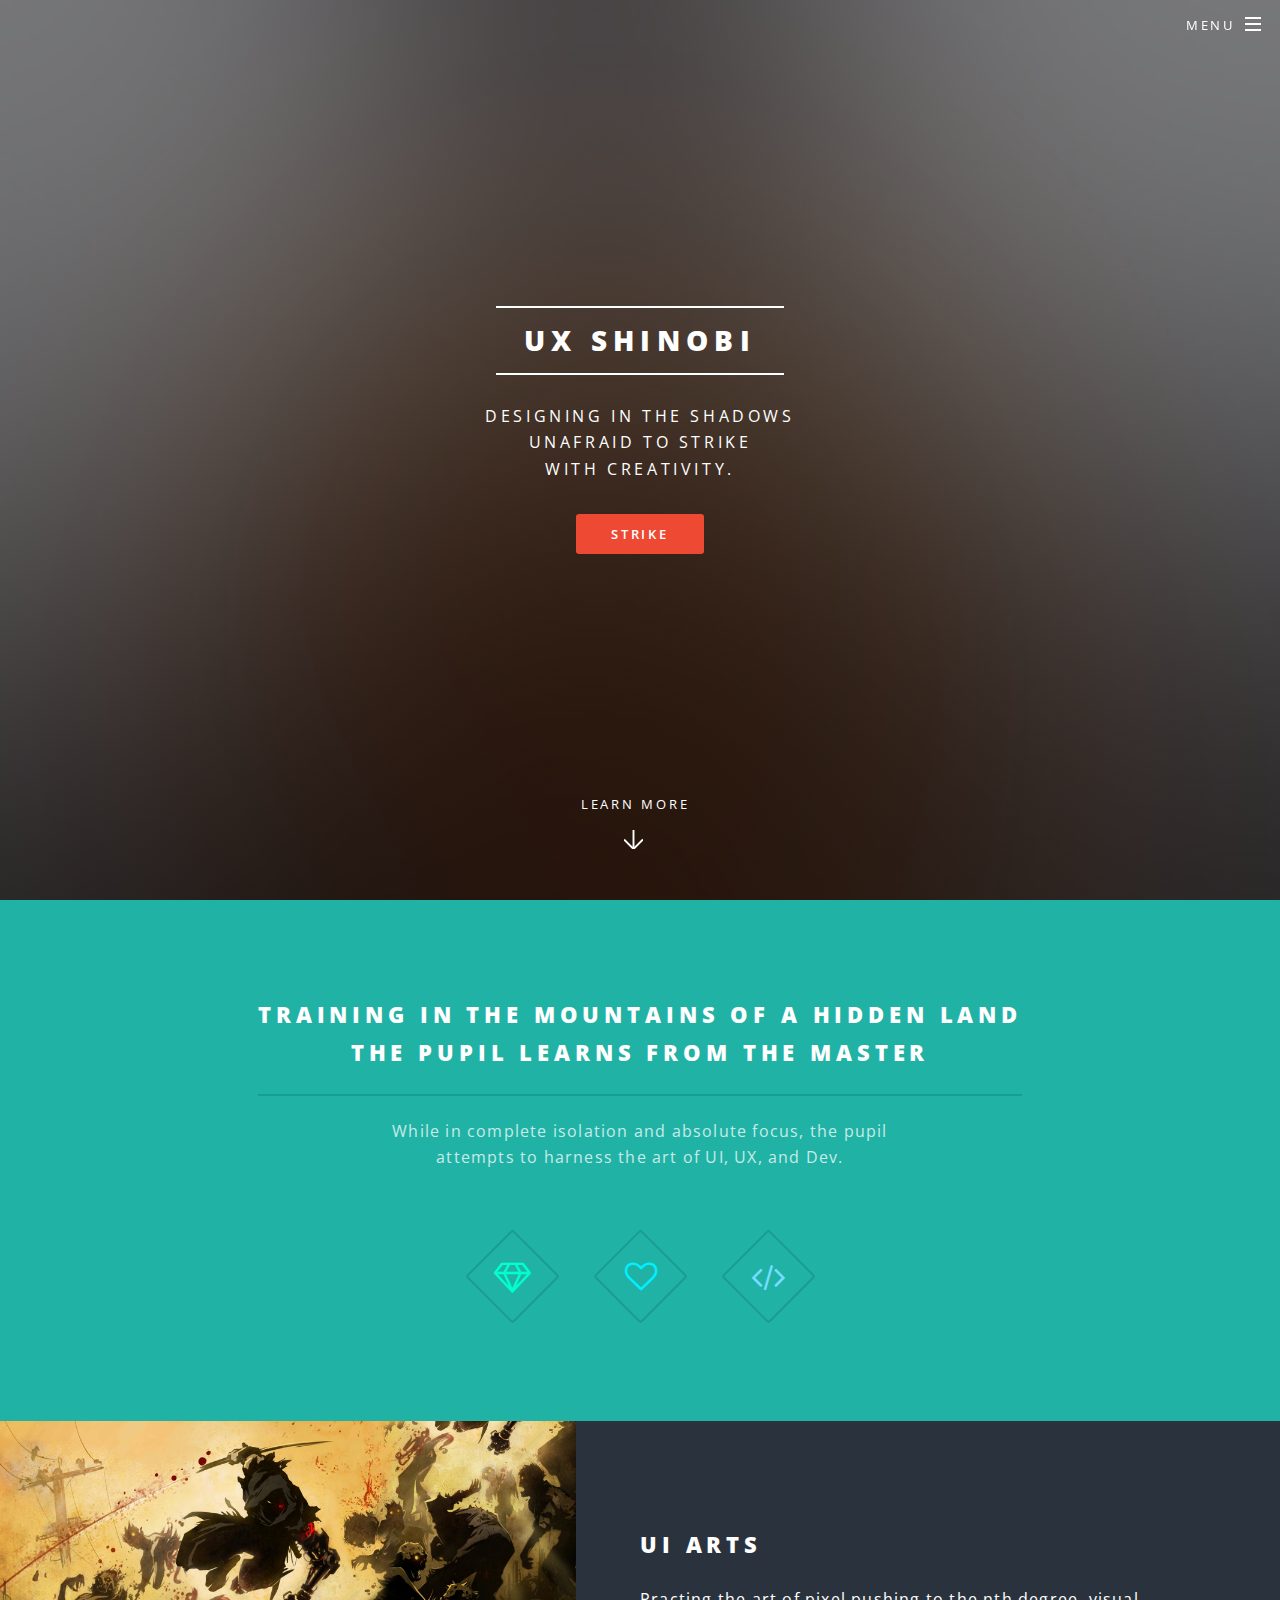
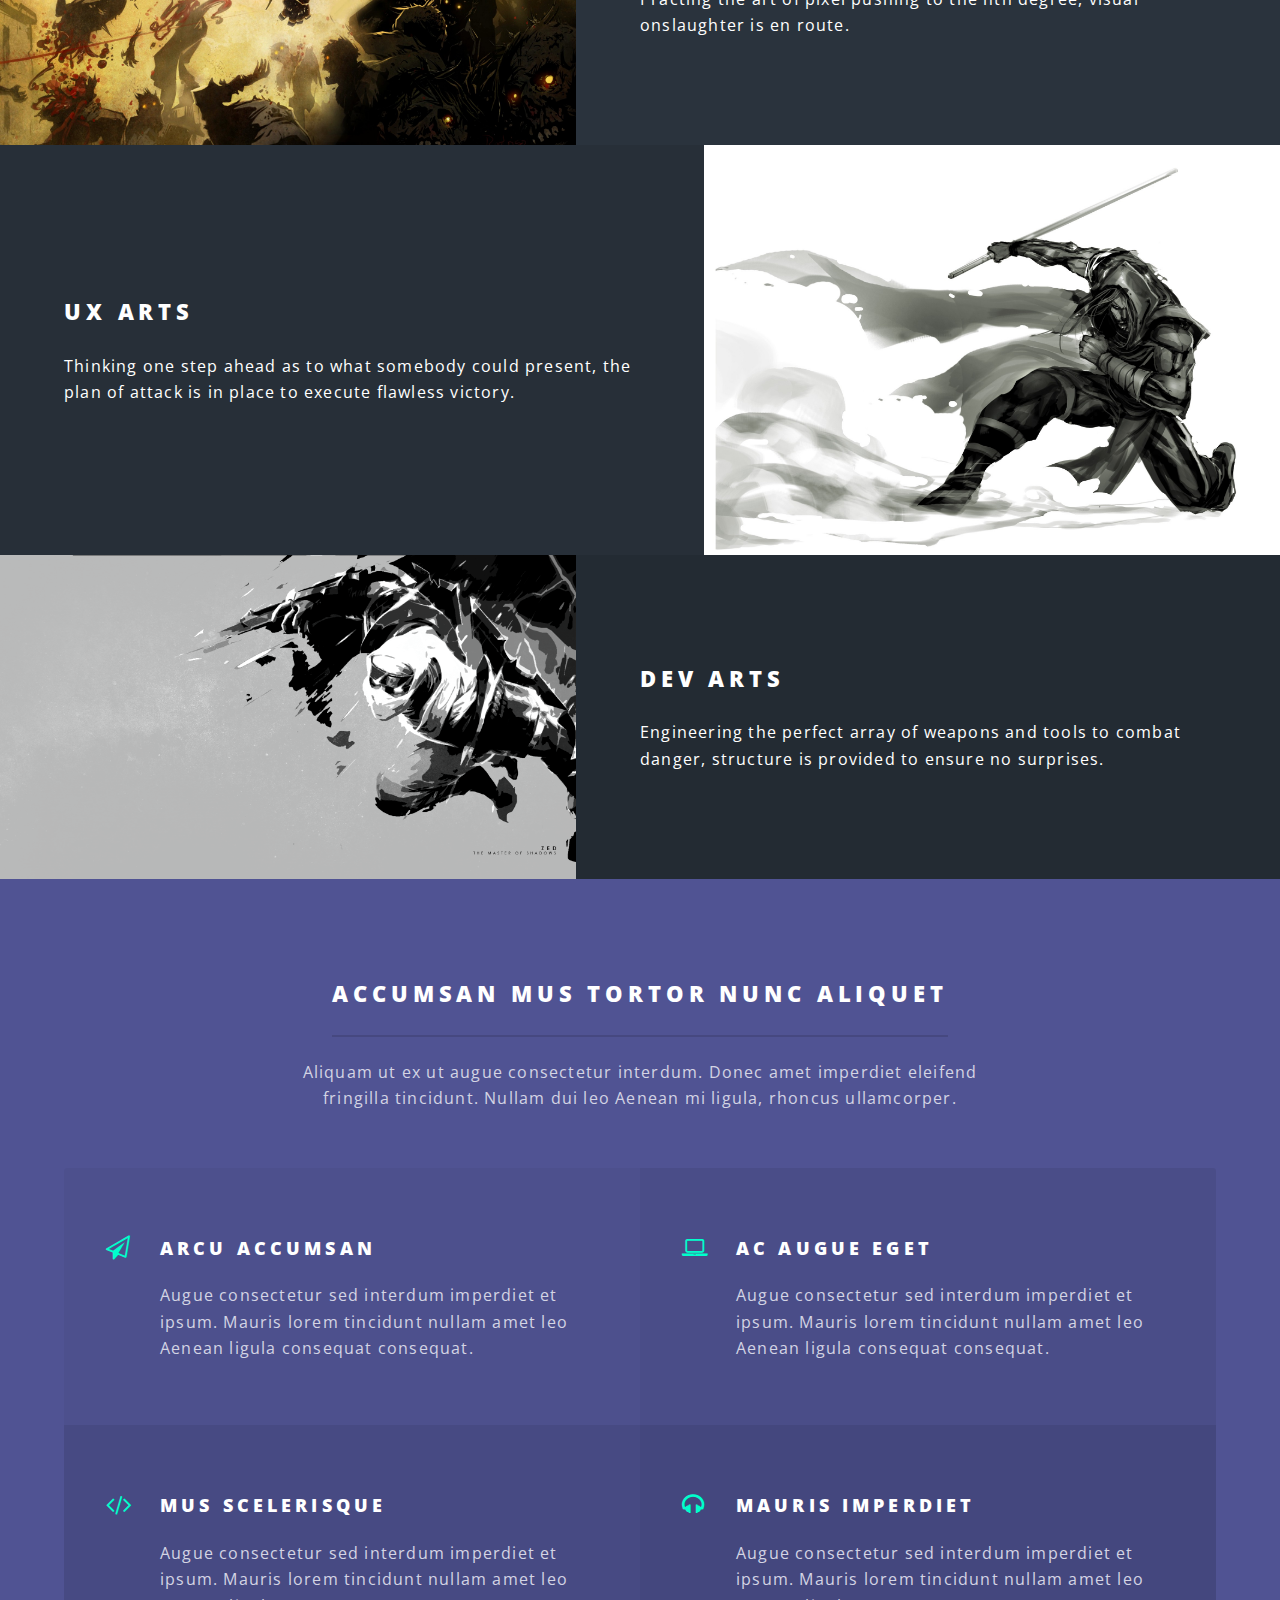
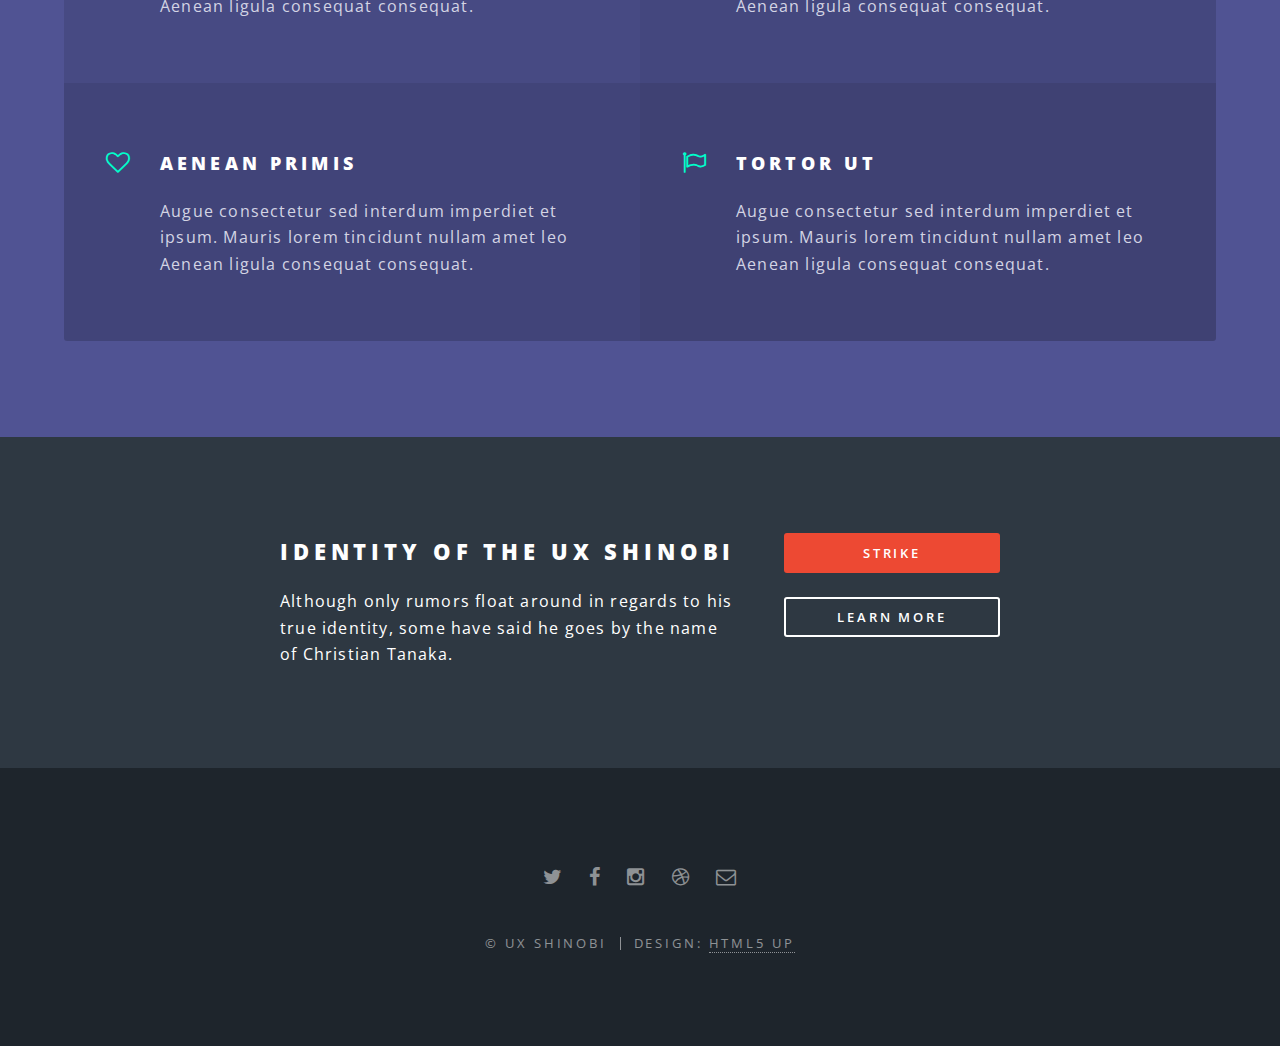
==== commit 76045dc7: "finito" ====
--- a/index.html
+++ b/index.html
@@ -76,7 +76,7 @@
 						<section class="spotlight">
 							<div class="image"><img src="images/ninja_gaiden.jpg" alt="" /></div><div class="content">
 								<h2>UI Arts</h2>
-								<p>Practing the art of pixel pushing to the nth degree, visual artistry is en route.</p>
+								<p>Practing the art of pixel pushing to the nth degree, visual onslaughter is en route.</p>
 							</div>
 						</section>
 						<section class="spotlight">
